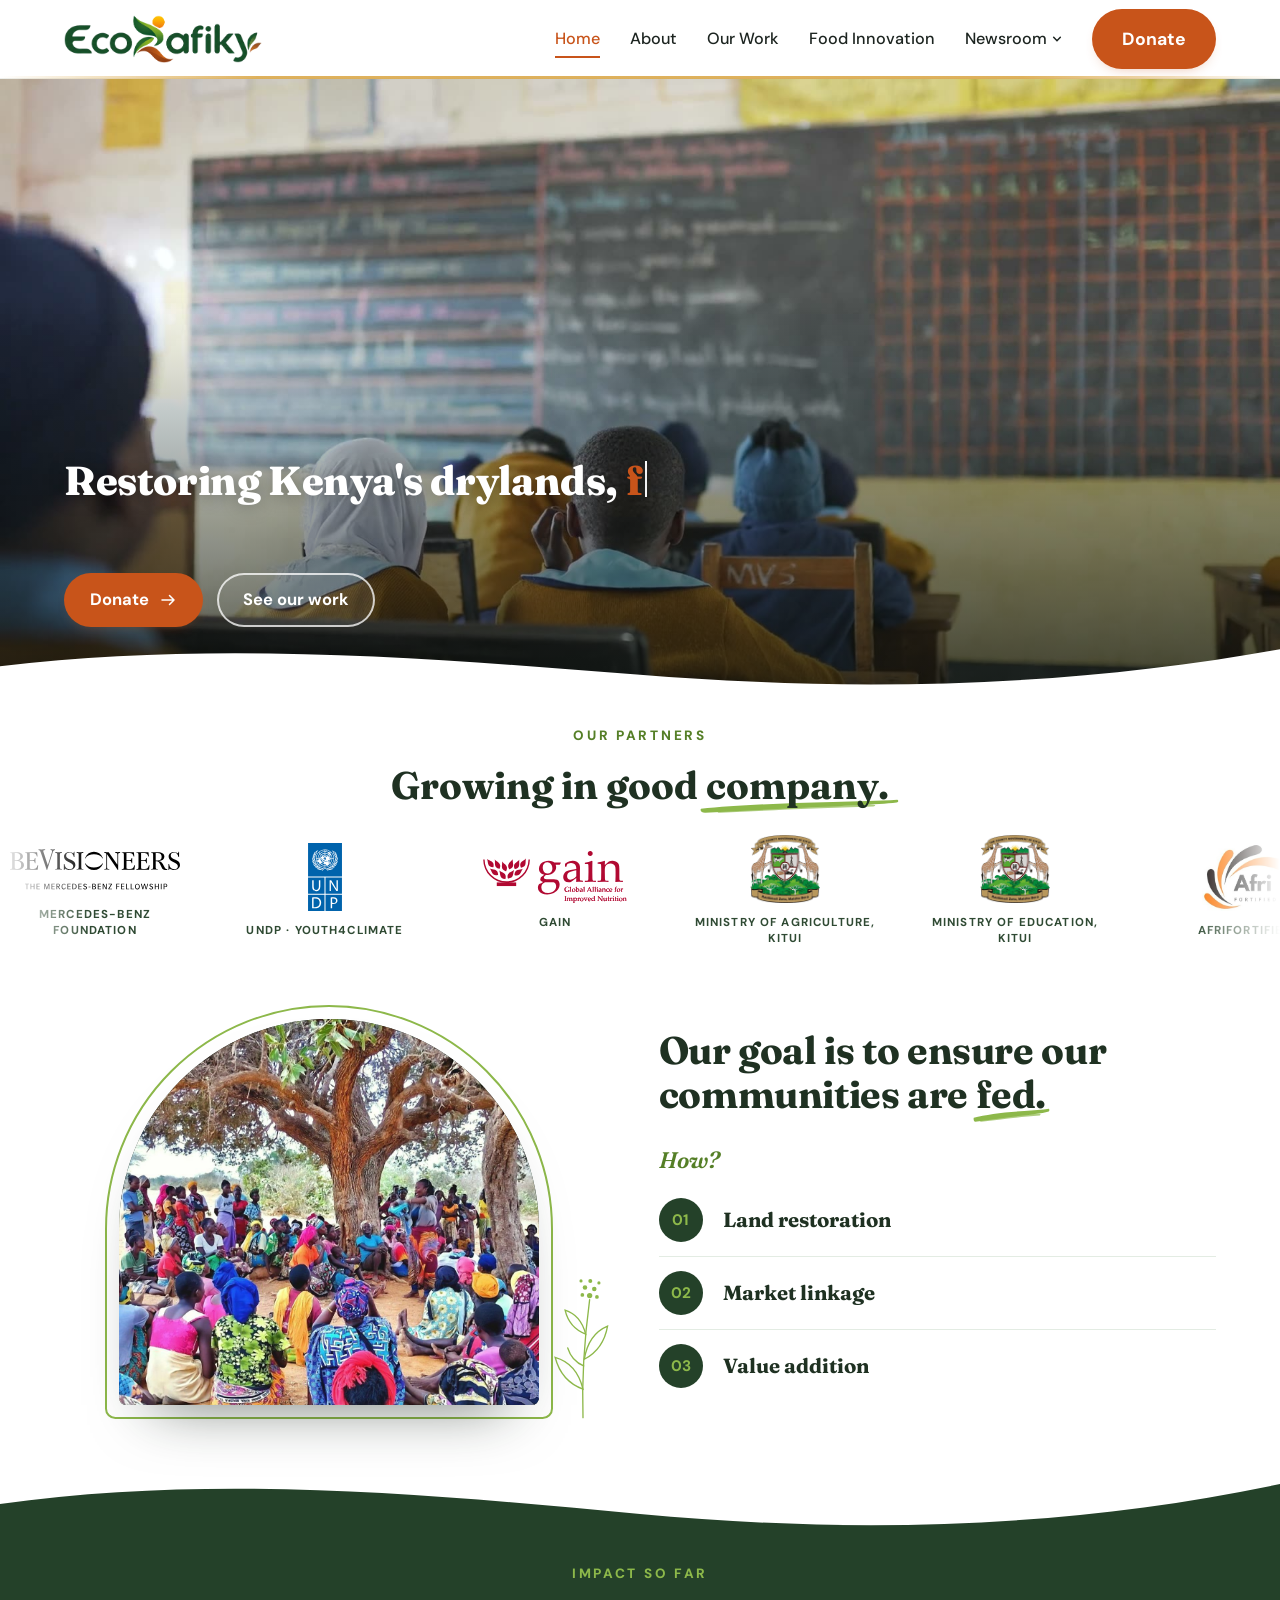
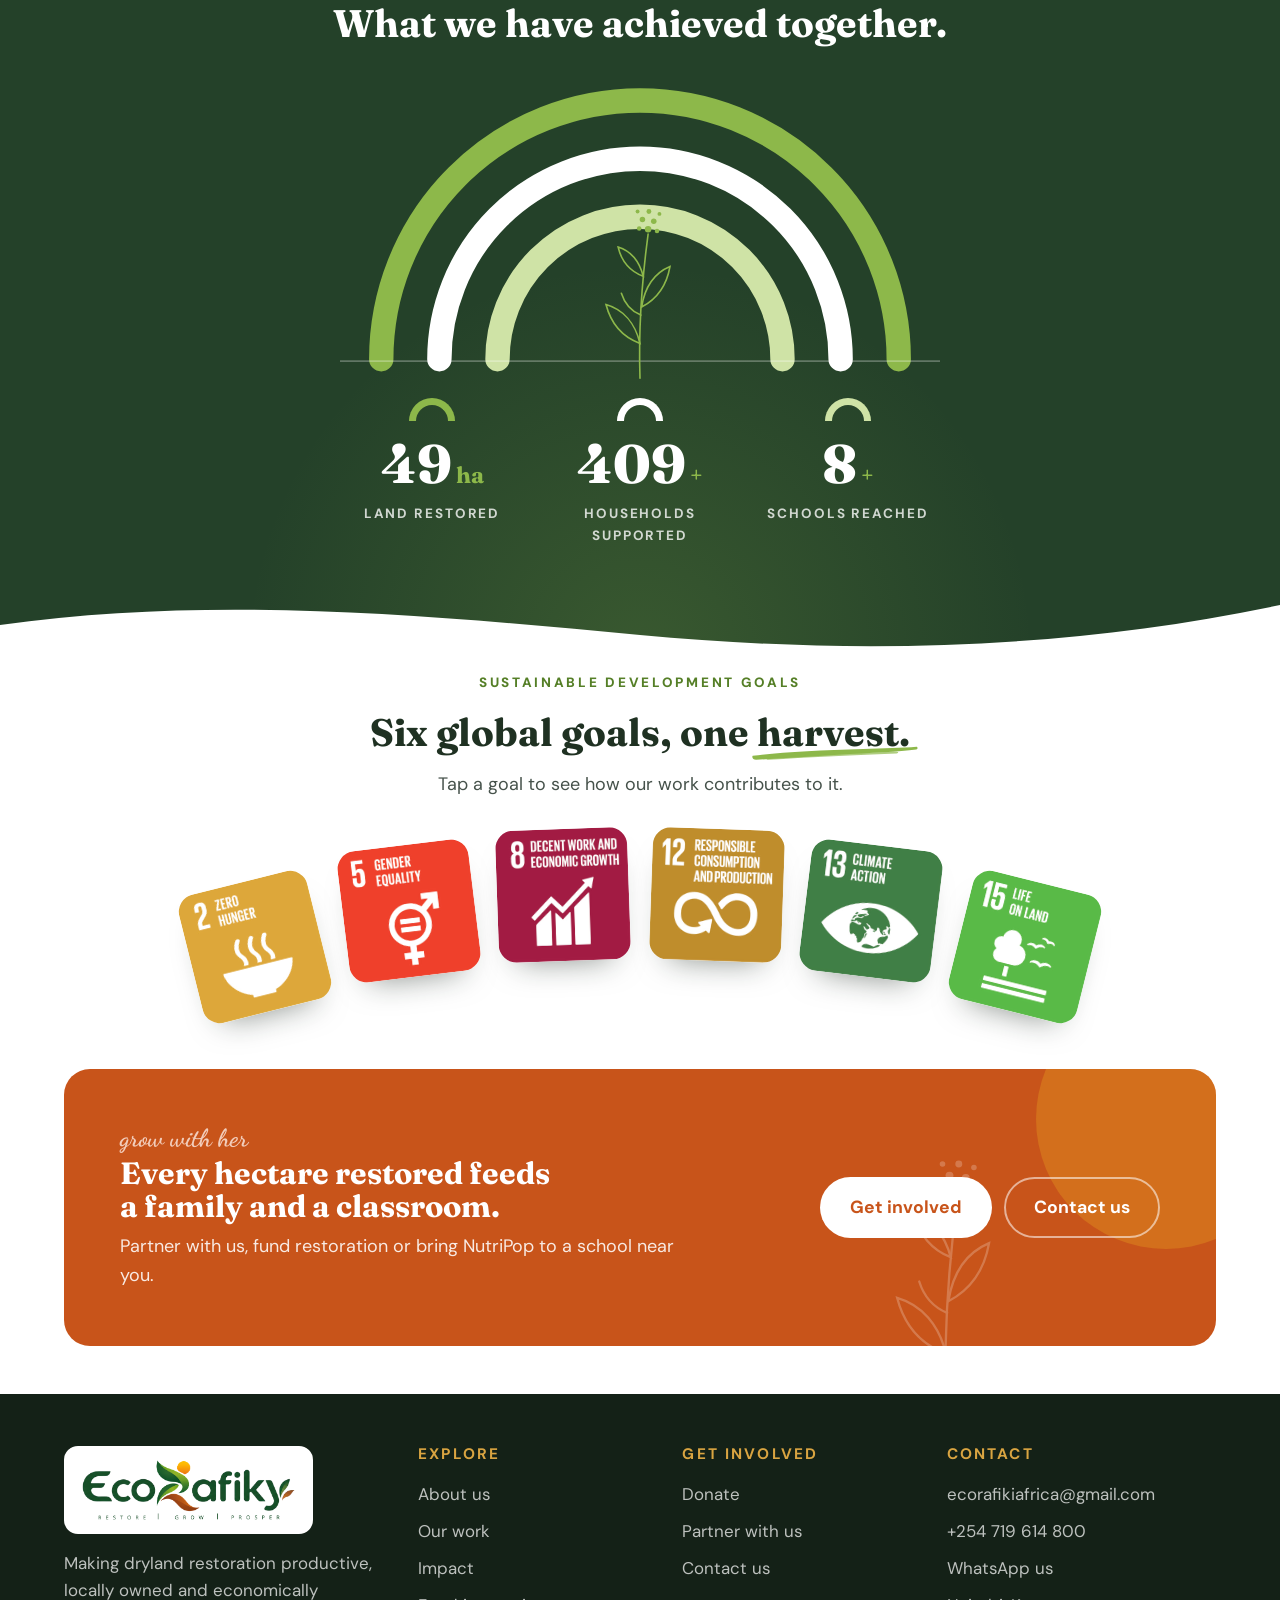
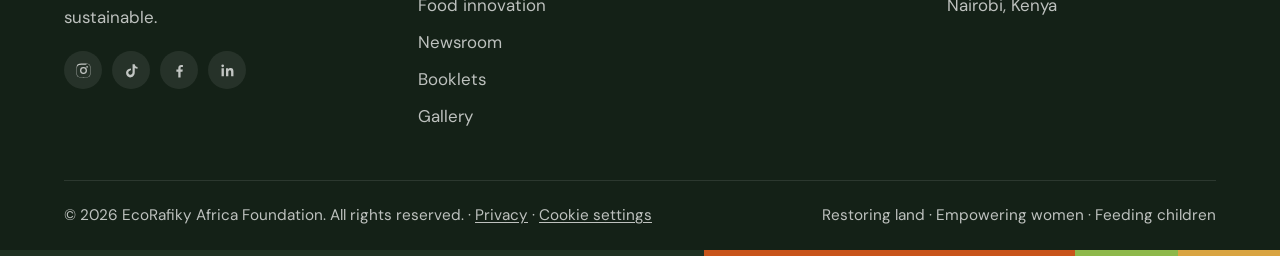
==== index.html @ be1f672a "Initial commit for Ecorafiki" ====
<!DOCTYPE html>
<html lang="en">
<head>
<meta charset="UTF-8">
<meta name="viewport" content="width=device-width, initial-scale=1.0">
<title>EcoRafiky Africa | Restoring drylands, feeding children</title>
<meta name="description" content="EcoRafiky restores Kenya's drylands with women farmers and drought-resistant sorghum, and turns the harvest into NutriPop porridge for school children.">
<meta name="theme-color" content="#244129">
<link rel="icon" href="favicon.ico" sizes="any">
<link rel="icon" type="image/png" sizes="32x32" href="images/favicon-32.png">
<link rel="apple-touch-icon" href="images/apple-touch-icon.png">
<link rel="manifest" href="site.webmanifest">
<meta property="og:type" content="website">
<meta property="og:site_name" content="EcoRafiky Africa">
<meta property="og:title" content="EcoRafiky Africa | Restoring drylands, feeding children">
<meta property="og:description" content="EcoRafiky restores Kenya&#x27;s drylands with women farmers and drought-resistant sorghum, and turns the harvest into NutriPop porridge for school children.">
<meta property="og:image" content="images/share.jpg">
<meta property="og:image:width" content="1200">
<meta property="og:image:height" content="630">
<meta property="og:locale" content="en_KE">
<meta name="twitter:card" content="summary_large_image">
<meta name="twitter:title" content="EcoRafiky Africa | Restoring drylands, feeding children">
<meta name="twitter:description" content="EcoRafiky restores Kenya&#x27;s drylands with women farmers and drought-resistant sorghum, and turns the harvest into NutriPop porridge for school children.">
<meta name="twitter:image" content="images/share.jpg">
<script src="js/analytics.js?v=1"></script>
<link rel="preconnect" href="https://fonts.googleapis.com">
<link rel="preconnect" href="https://fonts.gstatic.com" crossorigin>
<link href="https://fonts.googleapis.com/css2?family=Fraunces:ital,opsz,wght@0,9..144,500;0,9..144,700;0,9..144,800;1,9..144,400;1,9..144,600&family=Dancing+Script:wght@500;700&family=DM+Sans:wght@400;500;700&display=swap" rel="stylesheet">
<link rel="stylesheet" href="css/style.css?v=78">
<script type="application/ld+json">
{
  "@context": "https://schema.org",
  "@type": "NGO",
  "name": "EcoRafiky Africa Foundation",
  "alternateName": "EcoRafiky Collective for Climate Adaptation (ECCA)",
  "description": "EcoRafiky restores Kenya's drylands with women farmers and drought-resistant sorghum, and turns the harvest into NutriPop porridge for school children.",
  "logo": "images/logo-ecorafiky-full.png",
  "email": "ecorafikiafrica@gmail.com",
  "telephone": "+254719614800",
  "address": {
    "@type": "PostalAddress",
    "addressLocality": "Nairobi",
    "addressCountry": "KE"
  },
  "areaServed": [
    "Arid and semi-arid lands, Kenya"
  ],
  "sameAs": [
    "https://www.instagram.com/eco_rafiky",
    "https://www.tiktok.com/@eco_rafiky",
    "https://www.facebook.com/share/1C9s49rXTb/",
    "https://www.linkedin.com/company/eco-rafiki-africa-foundation/"
  ]
}
</script>
</head>
<body>
<a class="skip" href="#top">Skip to content</a>

<!-- SVG icon sprite -->
<svg width="0" height="0" style="position:absolute" aria-hidden="true">
  <defs>
    <symbol id="i-ig" viewBox="0 0 24 24"><path fill="currentColor" d="M12 2.2c3.2 0 3.6 0 4.8.1 1.2.1 1.8.2 2.2.4.6.2 1 .5 1.4.9.4.4.7.8.9 1.4.2.4.4 1 .4 2.2.1 1.3.1 1.6.1 4.8s0 3.6-.1 4.8c-.1 1.2-.2 1.8-.4 2.2-.2.6-.5 1-.9 1.4-.4.4-.8.7-1.4.9-.4.2-1 .4-2.2.4-1.3.1-1.6.1-4.8.1s-3.6 0-4.8-.1c-1.2-.1-1.8-.2-2.2-.4-.6-.2-1-.5-1.4-.9-.4-.4-.7-.8-.9-1.4-.2-.4-.4-1-.4-2.2C2.2 15.6 2.2 15.2 2.2 12s0-3.6.1-4.8c.1-1.2.2-1.8.4-2.2.2-.6.5-1 .9-1.4.4-.4.8-.7 1.4-.9.4-.2 1-.4 2.2-.4C8.4 2.2 8.8 2.2 12 2.2zm0 1.8c-3.1 0-3.5 0-4.7.1-1.1.1-1.7.2-2.1.4-.5.2-.9.4-1.2.8-.4.4-.6.7-.8 1.2-.2.4-.3 1-.4 2.1C2.7 8.5 2.7 8.9 2.7 12s0 3.5.1 4.7c.1 1.1.2 1.7.4 2.1.2.5.4.9.8 1.2.4.4.7.6 1.2.8.4.2 1 .3 2.1.4 1.2.1 1.6.1 4.7.1s3.5 0 4.7-.1c1.1-.1 1.7-.2 2.1-.4.5-.2.9-.4 1.2-.8.4-.4.6-.7.8-1.2.2-.4.3-1 .4-2.1.1-1.2.1-1.6.1-4.7s0-3.5-.1-4.7c-.1-1.1-.2-1.7-.4-2.1-.2-.5-.4-.9-.8-1.2-.4-.4-.7-.6-1.2-.8-.4-.2-1-.3-2.1-.4C15.5 4 15.1 4 12 4zm0 3.1a4.9 4.9 0 110 9.8 4.9 4.9 0 010-9.8zm0 8a3.1 3.1 0 100-6.2 3.1 3.1 0 000 6.2zm6.2-8.2a1.1 1.1 0 11-2.3 0 1.1 1.1 0 012.3 0z"/></symbol>
    <symbol id="i-tt" viewBox="0 0 24 24"><path fill="currentColor" d="M16.6 3c.3 2.3 1.6 3.8 3.9 4v2.6c-1.3.1-2.5-.3-3.9-1.1v5.9c0 7.4-8.1 9.8-11.3 4.4-2.1-3.5-.8-9.6 6-9.8v2.8c-.5.1-1.1.2-1.6.4-1.5.5-2.4 1.5-2.1 3.2.5 3.2 6.4 4.2 5.9-2.1V3h3.1z"/></symbol>
    <symbol id="i-fb" viewBox="0 0 24 24"><path fill="currentColor" d="M13.5 21.9v-8.1h2.7l.4-3.2h-3.1V8.6c0-.9.3-1.5 1.6-1.5h1.7V4.2c-.3 0-1.3-.1-2.4-.1-2.4 0-4.1 1.5-4.1 4.2v2.3H7.6v3.2h2.7v8.1h3.2z"/></symbol>
    <symbol id="i-li" viewBox="0 0 24 24"><path fill="currentColor" d="M6.9 8.9H3.6V20h3.3V8.9zM5.2 3.5a1.9 1.9 0 100 3.8 1.9 1.9 0 000-3.8zM20.4 13.9c0-3-.6-5.3-4.1-5.3-1.7 0-2.8.9-3.3 1.8V8.9H9.9V20h3.3v-5.5c0-1.5.3-2.9 2.1-2.9 1.8 0 1.8 1.7 1.8 3V20h3.3v-6.1z"/></symbol>
    <symbol id="i-mail" viewBox="0 0 24 24"><path fill="none" stroke="currentColor" stroke-width="1.8" stroke-linecap="round" stroke-linejoin="round" d="M3 6h18v12H3zM3 7l9 6 9-6"/></symbol>
    <symbol id="i-phone" viewBox="0 0 24 24"><path fill="none" stroke="currentColor" stroke-width="1.8" stroke-linecap="round" stroke-linejoin="round" d="M5 4h4l2 5-2.5 1.5a11 11 0 005 5L15 13l5 2v4a2 2 0 01-2 2A16 16 0 013 6a2 2 0 012-2"/></symbol>
    <symbol id="i-wa" viewBox="0 0 24 24"><path fill="currentColor" d="M12 2a10 10 0 00-8.6 15.1L2 22l5-1.3A10 10 0 1012 2zm0 18.2c-1.5 0-3-.4-4.3-1.2l-.3-.2-3 .8.8-2.9-.2-.3A8.2 8.2 0 1112 20.2zm4.5-6.1c-.2-.1-1.5-.7-1.7-.8-.2-.1-.4-.1-.6.1l-.8 1c-.1.2-.3.2-.5.1-.7-.3-1.4-.7-2.1-1.3-.5-.5-1-1.1-1.3-1.7-.1-.2 0-.4.1-.5l.4-.5.3-.4v-.5l-.8-1.8c-.2-.5-.4-.4-.6-.4h-.5c-.2 0-.5.1-.7.3-.3.3-1 .9-1 2.2s1 2.6 1.1 2.8c.1.2 2 3.1 4.9 4.3 1.8.8 2.5.8 3.4.7.6-.1 1.5-.6 1.7-1.2.2-.6.2-1.1.2-1.2-.1-.1-.3-.2-.5-.3z"/></symbol>
    <symbol id="i-photo" viewBox="0 0 24 24"><path fill="none" stroke="currentColor" stroke-width="1.6" stroke-linecap="round" stroke-linejoin="round" d="M3 6h4l2-2h6l2 2h4v13H3zM12 16.5a4 4 0 100-8 4 4 0 000 8z"/></symbol>
    <symbol id="i-video" viewBox="0 0 24 24"><path fill="none" stroke="currentColor" stroke-width="1.6" stroke-linecap="round" stroke-linejoin="round" d="M3 6h13v12H3zM16 10l5-3v10l-5-3"/></symbol>
    <symbol id="i-check" viewBox="0 0 24 24"><path fill="none" stroke="currentColor" stroke-width="2.2" stroke-linecap="round" stroke-linejoin="round" d="M12 22a10 10 0 100-20 10 10 0 000 20zM7.5 12.5l3 3 6-6.5"/></symbol>
    <symbol id="i-arrow" viewBox="0 0 24 24"><path fill="none" stroke="currentColor" stroke-width="2" stroke-linecap="round" stroke-linejoin="round" d="M4 12h16M14 6l6 6-6 6"/></symbol>
    <symbol id="i-leaf" viewBox="0 0 24 24"><path fill="none" stroke="currentColor" stroke-width="1.8" stroke-linecap="round" stroke-linejoin="round" d="M5 21c0-9 5-15 15-16-1 10-7 15-15 16zM5 21l8-8"/></symbol>
    <symbol id="i-sprig" viewBox="0 0 120 220"><g fill="none" stroke="currentColor" stroke-width="2" stroke-linecap="round"><path d="M60 218C58 160 62 100 70 40"/><path d="M60 175c-22-8-36-25-42-48 21 6 36 23 42 48z"/><path d="M61 140c-12-5-20-14-24-27"/><path d="M62 130c19-10 31-27 35-50-19 8-31 25-35 50z"/><path d="M64 92c-16-6-27-19-31-36 16 5 26 17 31 36z"/></g><g fill="currentColor"><circle cx="70" cy="34" r="4"/><circle cx="77" cy="24" r="3.4"/><circle cx="63" cy="22" r="3.4"/><circle cx="71" cy="12" r="3"/><circle cx="81" cy="36" r="2.8"/><circle cx="59" cy="33" r="2.8"/><circle cx="84" cy="15" r="2.4"/><circle cx="57" cy="12" r="2.4"/></g></symbol>
  </defs>
</svg>

<!-- Nav -->
<header class="nav">
  <div class="wrap">
    <a href="index.html" class="logo" aria-label="EcoRafiky home">
      <img src="images/logo-ecorafiky.png" alt="EcoRafiky" width="198" height="48">
    </a>
    <nav class="menu" id="menu">
      <a href="index.html">Home</a>
      <a href="about.html">About</a>
      <a href="our-work.html">Our Work</a>
      <a href="nutripop.html">Food Innovation</a>
      <div class="dd">
        <a href="newsroom.html" class="dd-top">Newsroom <svg class="caret" viewBox="0 0 12 12" width="10" height="10" aria-hidden="true"><path d="M2 4l4 4 4-4" fill="none" stroke="currentColor" stroke-width="1.8" stroke-linecap="round"/></svg></a>
        <div class="dd-menu">
          <a href="newsroom.html">Newsroom</a>
          <a href="booklets.html">Booklets</a>
        </div>
      </div>
      <a href="donate.html" class="btn btn-orange">Donate</a>
    </nav>
    <button class="burger" id="burger" aria-label="Open menu" aria-expanded="false"><span></span><span></span><span></span></button>
  </div>
</header>


<main id="top">

<!-- Hero -->
<section class="hero hero-reel">
  <video class="hero-bg" autoplay muted loop playsinline preload="auto" poster="images/showreel-poster.jpg" aria-label="Showreel: pupils in a Kenyan classroom">
    <source src="videos/showreel-mobile.mp4?v=2" type="video/mp4" media="(max-width: 760px)">
    <source src="videos/showreel.mp4?v=2" type="video/mp4">
  </video>
  <div class="wrap">
    <div class="hero-copy">
      <h1 data-type>Restoring Kenya's drylands, <em>feeding</em> its <span class="lime">children.</span></h1>
      <div class="hero-ctas reel-ctas">
        <a href="donate.html" class="btn btn-orange">Donate <svg width="18" height="18"><use href="#i-arrow"/></svg></a>
        <a href="our-work.html" class="btn btn-ghost">See our work</a>
      </div>
    </div>
  </div>
  <svg class="wave" viewBox="0 0 1440 70" preserveAspectRatio="none" aria-hidden="true"><path d="M0 40c240-30 480-10 720 10s480 15 720-30v50H0z" fill="#FFFFFF"/></svg>
</section>


<!-- Partners: logos glide left to right in an endless loop -->
<section class="partners" aria-labelledby="partners-h">
  <div class="wrap">
    <div class="section-head center reveal">
      <span class="eyebrow">Our partners</span>
      <h2 id="partners-h">Growing in good <span class="pop">company.</span></h2>
    </div>
  </div>
  <div class="marquee reveal">
    <div class="marquee-track">
      <ul class="marquee-set">
        <li class="plogo"><img src="images/partners/bevisioneers.svg" alt="Bevisioneers: The Mercedes-Benz Fellowship" width="300" height="72" loading="lazy"><small>Mercedes-Benz Foundation</small></li>
        <li class="plogo"><img src="images/partners/undp.svg" alt="UNDP" width="80" height="162" class="tall" loading="lazy"><small>UNDP · Youth4Climate</small></li>
        <li class="plogo"><img src="images/partners/gain.svg" alt="GAIN: Global Alliance for Improved Nutrition" width="275" height="99" loading="lazy"><small>GAIN</small></li>
        <li class="plogo"><img src="images/partners/kitui-county.png" alt="County Government of Kitui" width="300" height="290" class="tall" loading="lazy"><small>Ministry of Agriculture, Kitui</small></li>
        <li class="plogo"><img src="images/partners/kitui-county.png" alt="County Government of Kitui" width="300" height="290" class="tall" loading="lazy"><small>Ministry of Education, Kitui</small></li>
        <li class="plogo"><img src="images/partners/afrifortified.jpg" alt="AfriFORTIFIED" width="247" height="194" class="tall" loading="lazy"><small>AfriFORTIFIED</small></li>
        <li class="plogo"><img src="images/partners/carbon90.png" alt="Carbon90" width="289" height="128" loading="lazy"><small>Carbon90</small></li>
      </ul>
      <ul class="marquee-set" aria-hidden="true">
        <li class="plogo"><img src="images/partners/bevisioneers.svg" alt="" width="300" height="72" loading="lazy"><small>Mercedes-Benz Foundation</small></li>
        <li class="plogo"><img src="images/partners/undp.svg" alt="" width="80" height="162" class="tall" loading="lazy"><small>UNDP · Youth4Climate</small></li>
        <li class="plogo"><img src="images/partners/gain.svg" alt="" width="275" height="99" loading="lazy"><small>GAIN</small></li>
        <li class="plogo"><img src="images/partners/kitui-county.png" alt="" width="300" height="290" class="tall" loading="lazy"><small>Ministry of Agriculture, Kitui</small></li>
        <li class="plogo"><img src="images/partners/kitui-county.png" alt="" width="300" height="290" class="tall" loading="lazy"><small>Ministry of Education, Kitui</small></li>
        <li class="plogo"><img src="images/partners/afrifortified.jpg" alt="" width="247" height="194" class="tall" loading="lazy"><small>AfriFORTIFIED</small></li>
        <li class="plogo"><img src="images/partners/carbon90.png" alt="" width="289" height="128" loading="lazy"><small>Carbon90</small></li>
      </ul>
      <ul class="marquee-set" aria-hidden="true">
        <li class="plogo"><img src="images/partners/bevisioneers.svg" alt="" width="300" height="72" loading="lazy"><small>Mercedes-Benz Foundation</small></li>
        <li class="plogo"><img src="images/partners/undp.svg" alt="" width="80" height="162" class="tall" loading="lazy"><small>UNDP · Youth4Climate</small></li>
        <li class="plogo"><img src="images/partners/gain.svg" alt="" width="275" height="99" loading="lazy"><small>GAIN</small></li>
        <li class="plogo"><img src="images/partners/kitui-county.png" alt="" width="300" height="290" class="tall" loading="lazy"><small>Ministry of Agriculture, Kitui</small></li>
        <li class="plogo"><img src="images/partners/kitui-county.png" alt="" width="300" height="290" class="tall" loading="lazy"><small>Ministry of Education, Kitui</small></li>
        <li class="plogo"><img src="images/partners/afrifortified.jpg" alt="" width="247" height="194" class="tall" loading="lazy"><small>AfriFORTIFIED</small></li>
        <li class="plogo"><img src="images/partners/carbon90.png" alt="" width="289" height="128" loading="lazy"><small>Carbon90</small></li>
      </ul>
    </div>
  </div>
</section>


<!-- Our goal -->
<section class="goal">
  <div class="wrap goal-grid">
    <figure class="goal-media reveal">
      <div class="goal-arch"><img src="images/community-meeting.jpg" alt="Women gathered in a circle under a tree for a community meeting" width="1440" height="1076" loading="lazy"></div>
      <svg class="goal-sprig" aria-hidden="true"><use href="#i-sprig"/></svg>
    </figure>
    <div class="goal-copy reveal">
      <h2>Our goal is to ensure our communities are <span class="pop">fed.</span></h2>
      <p class="how">How?</p>
      <ol class="how-list">
        <li><span>01</span>Land restoration</li>
        <li><span>02</span>Market linkage</li>
        <li><span>03</span>Value addition</li>
      </ol>
    </div>
  </div>
  <svg class="wave" viewBox="0 0 1440 70" preserveAspectRatio="none" aria-hidden="true"><path d="M0 40c240-30 480-10 720 10s480 15 720-30v50H0z" fill="#244129"/></svg>
</section>


<!-- Impact so far: three arcs rise over the horizon like a sunrise -->
<section class="arcs" aria-labelledby="arcs-h">
  <div class="wrap">
    <div class="section-head center reveal">
      <span class="eyebrow">Impact so far</span>
      <h2 id="arcs-h">What we have achieved together.</h2>
    </div>
    <div class="arc-chart reveal">
      <svg class="arc-art" viewBox="0 0 640 336" aria-hidden="true">
        <path class="arc arc-1" d="M44 316A276 276 0 0 1 596 316" pathLength="1"/>
        <path class="arc arc-2" d="M106 316A214 214 0 0 1 534 316" pathLength="1"/>
        <path class="arc arc-3" d="M168 316A152 152 0 0 1 472 316" pathLength="1"/>
        <line class="horizon" x1="0" y1="318" x2="640" y2="318"/>
        <use href="#i-sprig" class="arc-sprig" x="268" y="148" width="104" height="190"/>
      </svg>
      <ul class="arc-stats">
        <li><i class="sw sw-1"></i><strong><b data-count="60">60</b><em>ha</em></strong><span>Land restored</span></li>
        <li><i class="sw sw-2"></i><strong><b data-count="500">500</b><em>+</em></strong><span>Households supported</span></li>
        <li><i class="sw sw-3"></i><strong><b data-count="10">10</b><em>+</em></strong><span>Schools reached</span></li>
      </ul>
    </div>
  </div>
  <svg class="wave" viewBox="0 0 1440 70" preserveAspectRatio="none" aria-hidden="true"><path d="M0 40c240-30 480-10 720 10s480 15 720-30v50H0z" fill="#FFFFFF"/></svg>
</section>


<!-- Global goals: icons rise along an arc; each opens a card on how we contribute -->
<section class="goals" aria-labelledby="goals-h">
  <div class="wrap">
    <div class="section-head center reveal">
      <span class="eyebrow">Sustainable Development Goals</span>
      <h2 id="goals-h">Six global goals, one <span class="pop">harvest.</span></h2>
      <p>Tap a goal to see how our work contributes to it.</p>
    </div>
    <ul class="sdg-arc reveal">
      <li><button type="button" popovertarget="sdg-2" aria-label="Goal 2: Zero Hunger. How EcoRafiky contributes"><img src="images/sdg/sdg-02.jpg" alt="" width="160" height="160" loading="lazy"></button></li>
      <li><button type="button" popovertarget="sdg-5" aria-label="Goal 5: Gender Equality. How EcoRafiky contributes"><img src="images/sdg/sdg-05.jpg" alt="" width="160" height="160" loading="lazy"></button></li>
      <li><button type="button" popovertarget="sdg-8" aria-label="Goal 8: Decent Work and Economic Growth. How EcoRafiky contributes"><img src="images/sdg/sdg-08.jpg" alt="" width="160" height="160" loading="lazy"></button></li>
      <li><button type="button" popovertarget="sdg-12" aria-label="Goal 12: Responsible Consumption and Production. How EcoRafiky contributes"><img src="images/sdg/sdg-12.jpg" alt="" width="160" height="160" loading="lazy"></button></li>
      <li><button type="button" popovertarget="sdg-13" aria-label="Goal 13: Climate Action. How EcoRafiky contributes"><img src="images/sdg/sdg-13.jpg" alt="" width="160" height="160" loading="lazy"></button></li>
      <li><button type="button" popovertarget="sdg-15" aria-label="Goal 15: Life on Land. How EcoRafiky contributes"><img src="images/sdg/sdg-15.jpg" alt="" width="160" height="160" loading="lazy"></button></li>
    </ul>
    <div class="sdg-pop" id="sdg-2" popover>
      <img src="images/sdg/sdg-02.jpg" alt="" width="160" height="160" loading="lazy">
      <div>
        <span class="sdg-pop-n">SDG 2</span>
        <h3>Zero Hunger</h3>
        <p>We develop nutritious food products, such as NutriPop, our sorghum-based instant porridge, to support better nutrition, particularly among children.</p>
      </div>
      <button type="button" class="sdg-pop-x" popovertarget="sdg-2" popovertargetaction="hide" aria-label="Close">&times;</button>
    </div>
    <div class="sdg-pop" id="sdg-5" popover>
      <img src="images/sdg/sdg-05.jpg" alt="" width="160" height="160" loading="lazy">
      <div>
        <span class="sdg-pop-n">SDG 5</span>
        <h3>Gender Equality</h3>
        <p>We work with women smallholder farmers, supporting their participation in agriculture, access to markets and opportunities to improve their livelihoods. EcoRafiky is also a women-led organisation.</p>
      </div>
      <button type="button" class="sdg-pop-x" popovertarget="sdg-5" popovertargetaction="hide" aria-label="Close">&times;</button>
    </div>
    <div class="sdg-pop" id="sdg-8" popover>
      <img src="images/sdg/sdg-08.jpg" alt="" width="160" height="160" loading="lazy">
      <div>
        <span class="sdg-pop-n">SDG 8</span>
        <h3>Decent Work and Economic Growth</h3>
        <p>We create livelihood and income opportunities for women farmers through agricultural production, produce aggregation, value addition and market connections.</p>
      </div>
      <button type="button" class="sdg-pop-x" popovertarget="sdg-8" popovertargetaction="hide" aria-label="Close">&times;</button>
    </div>
    <div class="sdg-pop" id="sdg-12" popover>
      <img src="images/sdg/sdg-12.jpg" alt="" width="160" height="160" loading="lazy">
      <div>
        <span class="sdg-pop-n">SDG 12</span>
        <h3>Responsible Consumption and Production</h3>
        <p>We promote the use of locally grown crops and explore ways to transform agricultural produce into nutritious, value-added food products.</p>
      </div>
      <button type="button" class="sdg-pop-x" popovertarget="sdg-12" popovertargetaction="hide" aria-label="Close">&times;</button>
    </div>
    <div class="sdg-pop" id="sdg-13" popover>
      <img src="images/sdg/sdg-13.jpg" alt="" width="160" height="160" loading="lazy">
      <div>
        <span class="sdg-pop-n">SDG 13</span>
        <h3>Climate Action</h3>
        <p>We support climate-resilient farming practices that help communities adapt to drought and other climate-related challenges.</p>
      </div>
      <button type="button" class="sdg-pop-x" popovertarget="sdg-13" popovertargetaction="hide" aria-label="Close">&times;</button>
    </div>
    <div class="sdg-pop" id="sdg-15" popover>
      <img src="images/sdg/sdg-15.jpg" alt="" width="160" height="160" loading="lazy">
      <div>
        <span class="sdg-pop-n">SDG 15</span>
        <h3>Life on Land</h3>
        <p>We work to restore degraded land, improve soil health, encourage vegetation recovery and protect biodiversity through sustainable land management.</p>
      </div>
      <button type="button" class="sdg-pop-x" popovertarget="sdg-15" popovertargetaction="hide" aria-label="Close">&times;</button>
    </div>
  </div>
</section>


<section class="section">
  <div class="wrap">
    <div class="cta-band reveal">
      <svg class="sprig sprig-cta" aria-hidden="true"><use href="#i-sprig"/></svg>
      <div>
        <span class="script light">grow with her</span>
        <h2>Every hectare restored feeds a family and a classroom.</h2>
        <p>Partner with us, fund restoration or bring NutriPop to a school near you.</p>
      </div>
      <div class="btns">
        <a href="donate.html" class="btn btn-white">Get involved</a>
        <a href="donate.html#reach" class="btn btn-ghost">Contact us</a>
      </div>
    </div>
  </div>
</section>


</main>

<!-- Footer -->
<footer>
  <div class="wrap">
    <div class="fgrid">
      <div>
        <a href="index.html" class="logo" aria-label="EcoRafiky home">
          <img src="images/logo-ecorafiky-full.png" alt="EcoRafiky: Restore, Grow, Prosper" width="213" height="60">
        </a>
        <p>Making dryland restoration productive, locally owned and economically sustainable.</p>
        <div class="socials">
          <a href="https://www.instagram.com/eco_rafiky?dlrf=MTA3dzAyN3Nncm9vYg%3D%3D&utm_source=qr" target="_blank" rel="noopener" aria-label="Instagram"><svg width="17" height="17"><use href="#i-ig"/></svg></a>
          <a href="https://www.tiktok.com/@eco_rafiky?_r=1&_t=ZS-9B5zdMB7QZi" target="_blank" rel="noopener" aria-label="TikTok"><svg width="17" height="17"><use href="#i-tt"/></svg></a>
          <a href="https://www.facebook.com/share/1C9s49rXTb/?mibextid=wwXIfr" target="_blank" rel="noopener" aria-label="Facebook"><svg width="17" height="17"><use href="#i-fb"/></svg></a>
          <a href="https://www.linkedin.com/company/eco-rafiki-africa-foundation/" target="_blank" rel="noopener" aria-label="LinkedIn"><svg width="17" height="17"><use href="#i-li"/></svg></a>
        </div>
      </div>
      <div>
        <h4>Explore</h4>
        <ul><li><a href="about.html">About us</a></li><li><a href="our-work.html">Our work</a></li><li><a href="impact.html">Impact</a></li><li><a href="nutripop.html">Food innovation</a></li><li><a href="newsroom.html">Newsroom</a></li><li><a href="booklets.html">Booklets</a></li><li><a href="gallery.html">Gallery</a></li></ul>
      </div>
      <div>
        <h4>Get involved</h4>
        <ul><li><a href="donate.html">Donate</a></li><li><a href="donate.html">Partner with us</a></li><li><a href="donate.html#reach">Contact us</a></li></ul>
      </div>
      <div>
        <h4>Contact</h4>
        <ul>
          <li><a href="mailto:ecorafikiafrica@gmail.com">ecorafikiafrica@gmail.com</a></li>
          <li><a href="tel:+254719614800">+254 719 614 800</a></li>
          <li><a href="https://wa.me/254719614800" target="_blank" rel="noopener">WhatsApp us</a></li>
          <li>Nairobi, Kenya</li>
        </ul>
      </div>
    </div>
    <div class="fbottom">
      <span>© <span class="yr">2026</span> EcoRafiky Africa Foundation. All rights reserved. · <a href="privacy.html">Privacy</a> · <a href="#" data-consent-open>Cookie settings</a></span>
      <span>Restoring land · Empowering women · Feeding children</span>
    </div>
  </div>
  <div class="stripe"></div>
</footer>


<script src="js/main.js?v=58"></script>
</body>
</html>
---- css/style.css ----
:root{
  --forest:#1F3122;
  --forest-deep:#142117;
  --forest-mid:#2F4A33;
  --orange:#C8541A;
  --orange-dark:#A8430F;
  --lime:#8DB84A;
  --gold:#E8A020;
  --blush:#FBEDE5;
  --cream:#FFFFFF;
  --sand:#E3ECE3;
  --tint:#F3F7F3;
  --ink:#1C2420;
  --muted:#5D6862;
  --white:#FFFFFF;
  --radius:18px;
  --max:1200px;
}
*{box-sizing:border-box;margin:0;padding:0}
html{scroll-behavior:smooth}
body{font-family:'DM Sans',system-ui,sans-serif;color:var(--ink);background:var(--cream);line-height:1.6;-webkit-font-smoothing:antialiased}
img{max-width:100%;display:block}
a{color:inherit;text-decoration:none}
h1,h2,h3,h4{font-family:'Fraunces',Georgia,serif;line-height:1.1;font-weight:700}
.wrap{max-width:var(--max);margin:0 auto;padding:0 24px}
.eyebrow{display:inline-flex;align-items:center;gap:10px;font-size:.78rem;font-weight:700;letter-spacing:.18em;text-transform:uppercase;color:var(--orange)}
.eyebrow::before{content:none!important;display:none!important}
.section{padding:64px 0}
/* Consecutive light sections share one gap instead of stacking two paddings */
.section:not(.crisis):not(.model):not(.involve) + .section:not(.crisis):not(.model):not(.involve){padding-top:0}
.section-head{max-width:720px;margin-bottom:34px}
.section-head h2{font-size:clamp(1.5rem,2.6vw,2.1rem);margin:14px 0 16px;color:var(--forest)}
.section-head p{color:var(--muted);font-size:1.08rem}
.btn{display:inline-flex;align-items:center;gap:10px;padding:14px 28px;border-radius:999px;font-weight:700;font-size:.98rem;transition:transform .2s,background .2s,box-shadow .2s;cursor:pointer;border:2px solid transparent}
.btn:hover{transform:translateY(-2px)}
.btn-orange{background:var(--orange);color:var(--white);box-shadow:0 6px 14px -8px rgba(200,84,26,.45)}
.btn-orange:hover{background:var(--orange-dark)}
.btn-ghost{border-color:rgba(255,255,255,.55);color:var(--white)}
.btn-ghost:hover{background:rgba(255,255,255,.1)}
.btn-forest{background:var(--forest);color:var(--white)}
.btn-forest:hover{background:var(--forest-mid)}

/* Photo / video placeholders */
.ph{position:relative;border-radius:var(--radius);background:repeating-linear-gradient(135deg,rgba(31,49,34,.06) 0 14px,rgba(31,49,34,.1) 14px 28px);border:2px dashed rgba(31,49,34,.28);display:flex;align-items:center;justify-content:center;text-align:center;color:var(--forest-mid);font-size:.88rem;font-weight:500;padding:20px;min-height:220px;overflow:hidden}
.ph span{display:flex;flex-direction:column;align-items:center;gap:8px;max-width:240px}
.ph svg{width:34px;height:34px;opacity:.6}
.ph.dark{background:repeating-linear-gradient(135deg,rgba(255,255,255,.04) 0 14px,rgba(255,255,255,.08) 14px 28px);border-color:rgba(255,255,255,.3);color:rgba(255,255,255,.75)}

/* Top bar */
.socials{display:flex;gap:10px}
.socials a{width:30px;height:30px;border-radius:50%;display:grid;place-items:center;background:rgba(255,255,255,.08);transition:background .2s,color .2s}
.socials a:hover{background:var(--orange);color:var(--white)}

/* Nav */
header.nav{position:sticky;top:0;z-index:50;background:rgba(255,255,255,.96);backdrop-filter:blur(10px);border-bottom:1px solid rgba(31,49,34,.08)}
.nav .wrap{display:flex;align-items:center;justify-content:space-between;height:78px}
.logo{display:flex;align-items:center;gap:11px;font-family:'Fraunces',serif;font-weight:800;font-size:1.45rem;color:var(--forest)}
.logo img{display:block;height:48px;width:auto}
@media (max-width:1200px){.menu{gap:22px}}
@media (max-width:640px){.logo img{height:40px}}
.menu{display:flex;align-items:center;gap:30px;font-weight:500;font-size:.96rem}
.menu a:not(.btn){position:relative;color:var(--ink)}
.menu a:not(.btn)::after{content:"";position:absolute;left:0;bottom:-6px;height:2px;width:0;background:var(--orange);transition:width .25s}
.menu a:not(.btn):hover::after{width:100%}
.burger{display:none;background:none;border:0;cursor:pointer;padding:8px}
.burger span{display:block;width:24px;height:2px;background:var(--forest);margin:5px 0;transition:.3s}

/* Hero */
.hero{position:relative;background:var(--forest);color:var(--white);overflow:hidden}
/* Full-bleed photo, darkened towards the bottom-left so the text stays readable */
.hero-bg{position:absolute;inset:0;width:100%;height:100%;object-fit:cover;object-position:center}
.hero::before{content:"";position:absolute;inset:0;z-index:1;background:linear-gradient(90deg,rgba(15,24,17,.82) 0%,rgba(15,24,17,.55) 45%,rgba(15,24,17,.1) 75%),linear-gradient(0deg,rgba(15,24,17,.6) 0%,transparent 45%)}
.hero .wrap{position:relative;z-index:2;display:flex;align-items:flex-end;justify-content:space-between;gap:40px;min-height:min(68vh,620px);min-height:min(68svh,620px);padding-top:48px;padding-bottom:80px}
.hero-copy{max-width:min(640px,100%)}
.hero h1,.hero p.lead{text-shadow:0 2px 18px rgba(0,0,0,.35)}
.hero .eyebrow{color:rgba(255,255,255,.85)}
.hero h1{font-size:clamp(1.95rem,4.5vw,3.45rem);margin:20px 0 34px;font-weight:800;letter-spacing:-.01em}
.hero h1 em{font-style:normal;color:var(--orange);position:relative}
.hero h1 .lime{color:var(--white);position:relative;display:inline-block}
.hero h1 .lime::after{content:"";position:absolute;left:-3%;right:-5%;bottom:-.26em;height:.46em;z-index:-1;background:url("data:image/svg+xml,<svg xmlns='http://www.w3.org/2000/svg' viewBox='0 0 300 28' preserveAspectRatio='none'><path fill='%23E8A020' d='M3 19C50 13 120 9 200 7c35-1 70-2 96-4 2 1 2 4-1 5-30 4-80 6-140 9-50 3-95 6-146 9-5 0-8-4-6-7z'/><path fill='%23E8A020' opacity='.7' d='M30 23c60-5 130-9 230-11 4 0 4 2 0 3-90 3-160 7-228 11-4 0-6-2-2-3z'/><path fill='none' stroke='%23E8A020' stroke-width='1.2' stroke-linecap='round' opacity='.55' d='M12 14c70-6 160-9 270-12M60 25c70-4 140-7 200-8'/></svg>") no-repeat center/100% 100%;transform-origin:left center;animation:brush .9s .5s cubic-bezier(.6,.05,.3,1) both}
@keyframes brush{from{transform:scaleX(0)}to{transform:scaleX(1)}}
.hero p.lead{font-size:1.15rem;color:rgba(255,255,255,.82);max-width:540px;margin-bottom:34px}
.hero-ctas{display:flex;gap:14px;flex-wrap:wrap}
.hero-media{position:relative}
.hero-media .ph{min-height:460px;border-radius:28px 28px 28px 120px}
.hero-badges{display:flex;flex-direction:column;align-items:flex-end;gap:12px;flex:none}
/* Typed caption: the hidden copy holds the final size so the layout doesn't jump */
[data-type]:has(>.typed){display:grid}
[data-type]>.typed,[data-type]>.ghost{grid-area:1/1}
[data-type]>.ghost{visibility:hidden}
[data-type]>.typed::after{content:"";display:inline-block;width:max(2px,.05em);height:.9em;margin-left:.06em;vertical-align:-.05em;background:var(--orange);animation:caret .8s steps(1) infinite}
[data-type].done>.typed::after{display:none}
/* Hold the underline brush-stroke until the headline has finished typing */
[data-type]:not(.done) .lime::after{animation:none;opacity:0}
@keyframes caret{50%{opacity:0}}
.hero-badge{background:var(--cream);color:var(--forest);border-radius:16px;padding:16px 20px;display:flex;gap:14px;align-items:center;box-shadow:0 20px 40px -18px rgba(0,0,0,.45)}
.hero-badge .ic{width:46px;height:46px;border-radius:12px;background:var(--gold);display:grid;place-items:center;color:var(--forest-deep)}
.hero-badge strong{font-family:'Fraunces',serif;font-size:1.3rem;display:block;line-height:1}
.hero-badge small{color:var(--muted);font-size:.82rem}
.hero-badge2{background:var(--orange);color:var(--white);border-radius:14px;padding:12px 18px;font-weight:700;font-size:.9rem;box-shadow:0 18px 34px -16px rgba(0,0,0,.5)}
.wave{display:block;width:100%;height:70px;margin-top:-1px}

/* Stats strip */
.stats{margin-top:-58px;position:relative;z-index:2}
.stats-grid{display:grid;grid-template-columns:repeat(5,1fr);background:var(--white);border-radius:22px;box-shadow:0 30px 60px -30px rgba(20,33,23,.35);overflow:hidden}
.stat{padding:30px 22px;text-align:center;border-right:1px solid var(--sand)}
.stat:last-child{border-right:0}
.stat strong{display:block;font-family:'Fraunces',serif;font-size:1.72rem;color:var(--forest);line-height:1}
.stat strong i{font-style:normal;color:var(--orange)}
.stat span{display:block;margin-top:8px;font-size:.88rem;color:var(--muted)}

/* About */
.about-grid{display:grid;grid-template-columns:1fr 1fr;gap:48px;align-items:center}
/* About slideshow: square frame, photos slide in from the right with a slow zoom */
.slider{position:relative;aspect-ratio:1/1;border-radius:var(--radius);overflow:hidden;background:var(--forest);box-shadow:0 30px 60px -34px rgba(20,33,23,.55);outline:none}
.slider:focus-visible{box-shadow:0 0 0 3px var(--orange)}
.slides{position:absolute;inset:0}
.slide{position:absolute;inset:0;margin:0;transform:translateX(100%)}
.slide.is-active{transform:none;transition:transform .9s cubic-bezier(.65,0,.35,1);z-index:1}
.slide.is-leaving{transform:translateX(-100%);transition:transform .9s cubic-bezier(.65,0,.35,1)}
.slide img{width:100%;height:100%;object-fit:cover;display:block}
.slide.is-active img{animation:kenburns 7s ease-out both}
@keyframes kenburns{from{transform:scale(1.14) translate(var(--kx,0),var(--ky,0))}to{transform:scale(1.02) translate(0,0)}}
@media (prefers-reduced-motion:reduce){.slide.is-active img{animation:none}.slide.is-active,.slide.is-leaving{transition:none}}
.ph.has-img{border:0;background:none;overflow:hidden}
.ph.has-img img{position:absolute;inset:0;width:100%;height:100%;object-fit:cover;object-position:center 30%}
.about-copy h2{font-size:clamp(1.5rem,3vw,2.17rem);color:var(--forest);margin:14px 0 20px}
.about-copy p{color:var(--muted);margin-bottom:16px;font-size:1.04rem}
.quote{margin-top:26px;padding:22px 26px;border-left:4px solid var(--orange);background:var(--white);border-radius:0 14px 14px 0;font-family:'Fraunces',serif;font-size:1.2rem;color:var(--forest)}

/* Crisis band */
.crisis{background:var(--forest-deep);color:var(--white)}
.crisis .section-head h2{color:var(--white)}
.crisis .eyebrow,.model .eyebrow,.involve .eyebrow{color:var(--white)}
.crisis .section-head p{color:rgba(255,255,255,.72)}
.crisis-grid{display:grid;grid-template-columns:1.1fr 1fr 1fr;gap:20px}
.crisis-card{border-radius:var(--radius);padding:32px;background:rgba(255,255,255,.05);border:1px solid rgba(255,255,255,.1)}
.crisis-card.big{background:var(--orange);border:0}
.crisis-card strong{font-family:'Fraunces',serif;font-size:2.7rem;line-height:1;display:block;margin-bottom:10px}
.crisis-card.big strong{font-size:3.75rem}
.crisis-card p{color:rgba(255,255,255,.85)}

/* Pillars */
.pillars{display:grid;grid-template-columns:repeat(4,1fr);gap:20px}
.pillar{background:var(--white);border-radius:var(--radius);padding:32px 26px;position:relative;overflow:hidden;transition:transform .25s,box-shadow .25s}
.pillar:hover{transform:translateY(-6px);box-shadow:0 26px 50px -28px rgba(20,33,23,.45)}
.pillar::after{content:"";position:absolute;left:0;right:0;bottom:0;height:5px;background:var(--forest)}
.pillar:nth-child(2)::after{background:var(--forest-deep)}
.pillar:nth-child(3)::after{background:var(--orange)}
.pillar:nth-child(4)::after{background:var(--gold)}
.pillar .ic{width:54px;height:54px;border-radius:14px;display:grid;place-items:center;margin-bottom:22px;background:rgba(31,49,34,.08);color:var(--forest)}
.pillar:nth-child(3) .ic{background:rgba(200,84,26,.12);color:var(--orange)}
.pillar .ic svg{width:26px;height:26px}
.pillar h3{font-size:1.28rem;color:var(--forest);margin-bottom:10px}
.pillar p{color:var(--muted);font-size:.95rem}

/* NutriPop feature */
.nutripop{background:var(--white)}
.np-grid{display:grid;grid-template-columns:1fr 1fr;gap:60px;align-items:center}
.np-tag{display:inline-block;background:var(--gold);color:var(--forest-deep);font-weight:700;font-size:.78rem;letter-spacing:.12em;text-transform:uppercase;padding:6px 14px;border-radius:999px;margin-bottom:18px}
.np-copy h2{font-size:clamp(1.65rem,3.45vw,2.55rem);color:var(--forest);margin-bottom:18px}
.np-copy h2 span{color:var(--orange)}
.np-copy > p{color:var(--muted);font-size:1.08rem;margin-bottom:30px}
.np-list{display:grid;gap:16px;margin-bottom:34px}
.np-item{display:flex;gap:16px;background:var(--white);padding:18px 20px;border-radius:14px;align-items:flex-start}
.np-item .n{flex:none;width:40px;height:40px;border-radius:50%;background:var(--forest);color:var(--white);display:grid;place-items:center;font-family:'Fraunces',serif;font-weight:700}
.np-item:nth-child(2) .n{background:var(--orange);color:var(--white)}
.np-item h4{font-family:'DM Sans',sans-serif;font-size:1.02rem;color:var(--forest);margin-bottom:3px}
.np-item p{color:var(--muted);font-size:.94rem}
.np-media{position:relative}
.np-photos{display:grid;grid-template-columns:repeat(3,1fr);gap:14px}
.np-photos img{width:100%;aspect-ratio:4/5;object-fit:cover;object-position:center 25%;border-radius:var(--radius);display:block}
@media (max-width:640px){.np-photos{grid-template-columns:1fr}}
.np-media .ph{min-height:0;aspect-ratio:1/1;border-radius:var(--radius);background-color:var(--white)}
.np-price{position:absolute;right:-18px;bottom:44px;background:var(--forest);color:var(--white);border-radius:18px;padding:20px 24px;box-shadow:0 24px 44px -20px rgba(20,33,23,.6)}
.np-price small{display:block;color:var(--gold);font-weight:700;font-size:.75rem;letter-spacing:.14em;text-transform:uppercase}
.np-price strong{font-family:'Fraunces',serif;font-size:1.5rem;display:block;line-height:1.1}
.np-price em{font-style:normal;font-size:.86rem;color:rgba(255,255,255,.7)}
.np-stat{position:absolute;left:-20px;top:60px;background:var(--white);border-radius:16px;padding:16px 20px;box-shadow:0 20px 40px -22px rgba(20,33,23,.5)}
.np-stat strong{font-family:'Fraunces',serif;font-size:1.5rem;color:var(--orange);display:block;line-height:1}
.np-stat span{font-size:.84rem;color:var(--muted)}
.np-flow{margin-top:48px;display:grid;grid-template-columns:repeat(4,1fr);gap:0;background:var(--forest);border-radius:22px;overflow:hidden;color:var(--white)}
.np-flow div{padding:28px 24px;position:relative;border-right:1px solid rgba(255,255,255,.1)}
.np-flow div:last-child{border-right:0;background:var(--orange)}
.np-flow b{display:block;font-family:'Fraunces',serif;font-size:1.15rem;margin-bottom:6px}
.np-flow small{color:rgba(255,255,255,.75);font-size:.9rem}
.np-flow div:last-child small{color:rgba(255,255,255,.9)}
.np-flow i{font-style:normal;font-size:.72rem;letter-spacing:.16em;color:rgba(255,255,255,.7);font-weight:700;display:block;margin-bottom:10px}
.np-flow div:last-child i{color:var(--gold)}

/* Steps */
.steps{display:grid;grid-template-columns:repeat(4,1fr);gap:22px;counter-reset:s}
.step{position:relative;padding-top:20px}
.step .ph{min-height:190px;margin-bottom:22px}
.step .num{position:absolute;top:0;left:20px;z-index:2;width:48px;height:48px;border-radius:50%;background:var(--orange);color:var(--white);display:grid;place-items:center;font-family:'Fraunces',serif;font-weight:800;font-size:1.2rem;box-shadow:0 0 0 6px var(--cream)}
.step:nth-child(even) .num{background:var(--forest);color:var(--white)}
.step small{font-size:.72rem;letter-spacing:.18em;font-weight:700;color:var(--forest);text-transform:uppercase}
.step h3{font-size:1.25rem;color:var(--forest);margin:6px 0 8px}
.step p{color:var(--muted);font-size:.95rem}
.pilot-note{margin-top:44px;display:flex;align-items:center;gap:16px;background:var(--white);padding:20px 26px;border-radius:16px;border:1px solid rgba(31,49,34,.3)}
.pilot-note .dot{flex:none;width:14px;height:14px;border-radius:50%;background:var(--forest);box-shadow:0 0 0 6px rgba(31,49,34,.15)}
.pilot-note p{color:var(--forest);font-weight:500}

/* Model */
.model{background:var(--forest);color:var(--white);position:relative;overflow:hidden}
.model .section-head h2{color:var(--white)}
.model .section-head p{color:rgba(255,255,255,.72)}
.model-flow{display:grid;grid-template-columns:1fr auto 1fr auto 1fr;gap:18px;align-items:stretch}
.mbox{border-radius:var(--radius);padding:30px 26px;background:rgba(255,255,255,.06);border:1px solid rgba(255,255,255,.12);display:flex;flex-direction:column;justify-content:center;align-items:center;text-align:center}
.mbox small{display:block;font-size:.72rem;letter-spacing:.18em;font-weight:700;color:rgba(255,255,255,.7);margin-bottom:10px;text-transform:uppercase}
.mbox h3{font-size:1.4rem;margin-bottom:8px}
.mbox p{color:rgba(255,255,255,.75);font-size:.95rem}
.mbox.center{background:var(--white);color:var(--forest);border:0}
.mbox.center small{color:var(--orange)}
.mbox.center p{color:var(--muted)}
.buyers{display:grid;gap:14px}
.buyer{border-radius:14px;padding:20px 22px;background:rgba(255,255,255,.06);border:1px solid rgba(255,255,255,.12)}
.buyer.np{background:var(--orange);border:0}
.buyer small{font-size:.7rem;letter-spacing:.16em;font-weight:700;color:var(--gold);text-transform:uppercase}
.buyer.np small{color:var(--white);opacity:.85}
.buyer h4{font-size:1.15rem;margin:4px 0}
.buyer p{font-size:.9rem;color:rgba(255,255,255,.8)}
.buyer .pct{float:right;font-family:'Fraunces',serif;font-size:1.3rem;font-weight:800;line-height:1}
.arrow{display:grid;place-items:center;color:var(--orange)}
.arrow svg{width:34px;height:34px}
.model-foot{margin-top:40px;text-align:center;font-family:'Fraunces',serif;font-size:1.3rem;color:var(--white)}

/* Impact */
.kpis{display:grid;grid-template-columns:repeat(4,1fr);gap:20px}
.kpi{border-radius:var(--radius);padding:34px 28px;background:var(--white)}
.kpi strong{font-family:'Fraunces',serif;font-size:2.4rem;color:var(--forest);display:block;line-height:1}
.kpi h4{font-family:'DM Sans',sans-serif;font-size:.78rem;letter-spacing:.16em;text-transform:uppercase;color:var(--orange);margin:12px 0 8px}
.kpi p{color:var(--muted);font-size:.95rem}
.kpi .bar{height:6px;border-radius:3px;background:var(--sand);margin-top:20px;overflow:hidden}
.kpi .bar span{display:block;height:100%;background:linear-gradient(90deg,var(--forest-deep),var(--forest));border-radius:3px}
.kpi:nth-child(2){background:var(--forest)}
.kpi:nth-child(2) strong{color:var(--white)}
.kpi:nth-child(2) h4{color:var(--gold)}
.kpi:nth-child(2) p{color:rgba(255,255,255,.75)}
.kpi:nth-child(2) .bar{background:rgba(255,255,255,.12)}
.kpi:nth-child(2) .bar span{background:linear-gradient(90deg,var(--orange),var(--gold))}

/* Traction */
.traction{background:var(--white)}
.tr-grid{display:grid;grid-template-columns:1.1fr .9fr;gap:40px;align-items:start}
.milestones{display:grid;gap:12px}
.milestone{display:flex;gap:14px;align-items:center;background:var(--white);padding:16px 20px;border-radius:14px;font-weight:500;color:var(--forest)}
.milestone svg{flex:none;width:24px;height:24px;color:var(--forest)}
.tr-media{display:grid;grid-template-columns:1fr 1fr;gap:14px}
.tr-media .ph{min-height:180px}
.tr-media .ph.wide{grid-column:span 2;min-height:250px}

/* Roadmap */
.roadmap{display:grid;grid-template-columns:repeat(3,1fr);gap:22px;position:relative}
.roadmap::before{content:"";position:absolute;top:34px;left:8%;right:8%;height:3px;background:linear-gradient(90deg,var(--forest),var(--orange));z-index:0}
.year{position:relative;z-index:1}
.year-dot{width:68px;height:68px;border-radius:50%;background:var(--forest);color:var(--white);display:grid;place-items:center;font-family:'Fraunces',serif;font-weight:800;margin:0 auto 22px;box-shadow:0 0 0 8px var(--cream)}
.year:nth-child(2) .year-dot{background:var(--orange)}
.year:nth-child(3) .year-dot{background:var(--forest-deep)}
.year-card{background:var(--white);border-radius:var(--radius);padding:28px 26px}
.year-card small{font-size:.72rem;letter-spacing:.18em;font-weight:700;color:var(--orange);text-transform:uppercase}
.year-card h3{font-size:1.4rem;color:var(--forest);margin:4px 0 14px}
.year-card ul{list-style:none;display:grid;gap:8px}
.year-card li{position:relative;padding-left:20px;color:var(--muted);font-size:.95rem}
.year-card li::before{content:"";position:absolute;left:0;top:9px;width:8px;height:8px;border-radius:50%;background:var(--forest)}
.year-card li.np{color:var(--orange);font-weight:500}
.year-card li.np::before{background:var(--orange)}

/* Gallery */
.gallery{display:grid;grid-template-columns:repeat(4,1fr);grid-auto-rows:200px;gap:14px}
.gallery .ph{min-height:0}
.gallery img{width:100%;height:100%;object-fit:cover;object-position:center 30%;border-radius:var(--radius);display:block}
.gallery .g-wide{grid-column:span 2;grid-row:span 2}
.gallery .g1{grid-column:span 2;grid-row:span 2}
.gallery .g4{grid-column:span 2}
.work-gallery figure{position:relative;margin:0;border-radius:var(--radius);overflow:hidden}
.work-gallery .g-lead{grid-column:3 / span 2;grid-row:1 / span 2}

/* Team */
.team{display:grid;grid-template-columns:repeat(2,minmax(0,300px));gap:22px}
.member .ph{min-height:0;aspect-ratio:1/1;border-radius:var(--radius);margin-bottom:18px}
.member h3{font-size:1.2rem;color:var(--forest)}
.member .role{color:var(--orange);font-weight:700;font-size:.88rem;margin:3px 0 8px}
.member p{color:var(--muted);font-size:.92rem}

/* Get involved */
.involve{background:var(--forest-deep);color:var(--white);position:relative;overflow:hidden}
.involve::before{content:"";position:absolute;right:-200px;bottom:-200px;width:600px;height:600px;border-radius:50%;background:radial-gradient(circle,rgba(200,84,26,.3),transparent 65%)}
.involve .wrap{position:relative}
.involve .section-head h2{color:var(--white)}
.involve .section-head p{color:rgba(255,255,255,.72)}
.ask{display:grid;grid-template-columns:repeat(3,1fr);gap:18px;margin-bottom:50px}
.ask div{border-radius:var(--radius);padding:28px;background:rgba(255,255,255,.05);border:1px solid rgba(255,255,255,.12);text-align:center}
.ask strong{font-family:'Fraunces',serif;font-size:2.1rem;display:block;line-height:1;color:var(--white)}
.ask div:nth-child(2) strong{color:var(--orange)}
.ask div:nth-child(3) strong{color:var(--white)}
.ask span{color:rgba(255,255,255,.75)}
.ways{display:grid;grid-template-columns:repeat(4,1fr);gap:18px}
.way{border-radius:var(--radius);padding:28px 24px;background:var(--white);color:var(--ink);display:flex;flex-direction:column}
.way h3{color:var(--forest);font-size:1.2rem;margin-bottom:8px}
.way p{color:var(--muted);font-size:.93rem;flex:1;margin-bottom:18px}
.way a{color:var(--orange);font-weight:700;font-size:.92rem}
.way a:hover{text-decoration:underline}
.way.hl{background:var(--orange);color:var(--white)}
.way.hl h3,.way.hl a{color:var(--white)}
.way.hl p{color:rgba(255,255,255,.88)}

/* Contact */
.contact-grid{display:grid;grid-template-columns:1fr 1.1fr;gap:50px;align-items:start}
.cinfo{display:grid;gap:14px;margin-top:28px}
.cinfo a{display:flex;gap:16px;align-items:center;background:var(--white);padding:18px 22px;border-radius:14px;transition:transform .2s}
.cinfo a:hover{transform:translateX(6px)}
.cinfo .ic{flex:none;width:46px;height:46px;border-radius:12px;background:var(--forest);color:var(--white);display:grid;place-items:center}
.cinfo a:nth-child(2) .ic{background:var(--orange);color:var(--white)}
.cinfo a:nth-child(3) .ic{background:var(--forest-deep);color:var(--white)}
.cinfo svg{width:22px;height:22px}
.cinfo small{display:block;color:var(--muted);font-size:.8rem}
.cinfo b{color:var(--forest)}
.social-big{display:flex;gap:12px;margin-top:26px;flex-wrap:wrap}
.social-big a{display:inline-flex;align-items:center;gap:9px;padding:11px 18px;border-radius:999px;background:var(--forest);color:var(--white);font-weight:500;font-size:.9rem;transition:background .2s}
.social-big a:hover{background:var(--orange)}
.social-big svg{width:17px;height:17px}
form{background:var(--white);padding:36px;border-radius:22px;box-shadow:0 30px 60px -36px rgba(20,33,23,.4)}
form h3{color:var(--forest);font-size:1.5rem;margin-bottom:20px}
.frow{display:grid;grid-template-columns:1fr 1fr;gap:14px}
label{display:block;font-size:.85rem;font-weight:500;color:var(--forest);margin-bottom:14px}
input,select,textarea{width:100%;margin-top:6px;padding:13px 15px;border-radius:12px;border:1.5px solid var(--sand);font:inherit;background:var(--white);color:var(--ink);transition:border .2s}
input:focus,select:focus,textarea:focus{outline:none;border-color:var(--forest);background:var(--white)}
textarea{min-height:120px;resize:vertical}
.form-lead{color:var(--muted);margin:-12px 0 22px}
.req{color:var(--orange)}
.form-send{width:100%;justify-content:center;margin-top:6px}
.form-send[disabled]{opacity:.6;cursor:wait}
.form-status{margin-top:14px;font-size:.92rem;font-weight:500;color:var(--forest);min-height:1.4em}
.form-status.err{color:var(--orange)}
.coming-soon{text-align:center;max-width:620px}
.coming-soon h2{font-size:clamp(1.5rem,3vw,2.25rem);color:var(--forest);margin-bottom:12px}
.coming-soon p{color:var(--muted);font-size:1.08rem}

/* Footer */
footer{background:var(--forest-deep);color:rgba(255,255,255,.72);padding:52px 0 0;font-size:.94rem}
.fgrid{display:grid;grid-template-columns:1.4fr 1fr 1fr 1.2fr;gap:40px;padding-bottom:50px}
footer .logo{display:inline-flex;background:var(--white);padding:14px 18px;border-radius:14px;margin-bottom:16px}
footer .logo img{height:60px}
footer h4{font-family:'DM Sans',sans-serif;color:var(--white);font-size:.85rem;letter-spacing:.14em;text-transform:uppercase;margin-bottom:18px}
footer ul{list-style:none;display:grid;gap:10px}
footer a:hover{color:var(--gold)}
footer .socials{margin-top:20px}
footer .socials a{width:38px;height:38px}
.fbottom{border-top:1px solid rgba(255,255,255,.1);padding:22px 0;display:flex;justify-content:space-between;flex-wrap:wrap;gap:10px;font-size:.85rem}
.stripe{height:6px;background:linear-gradient(90deg,var(--forest) 0 55%,var(--orange) 55% 90%,var(--lime) 90% 96%,var(--gold) 96%)}

/* Reveal */
.reveal{opacity:0;transform:translateY(26px);transition:opacity .7s ease,transform .7s ease}
.reveal.in{opacity:1;transform:none}

/* Responsive */
@media (max-width:1024px){
  .hero .wrap,.about-grid,.np-grid,.tr-grid,.contact-grid{grid-template-columns:1fr}
  .hero-media .ph{min-height:340px}
  .hero .wrap{flex-direction:column;align-items:flex-start;justify-content:flex-end}
  .hero-badges{flex-direction:row;flex-wrap:wrap;align-items:center}
  .hero::before{background:linear-gradient(0deg,rgba(15,24,17,.88) 0%,rgba(15,24,17,.6) 55%,rgba(15,24,17,.25) 100%)}
  .pillars,.steps,.kpis,.team,.ways{grid-template-columns:repeat(2,1fr)}
  .stats-grid{grid-template-columns:repeat(3,1fr)}
  .stat:nth-child(3){border-right:0}
  .stat:nth-child(n+4){border-top:1px solid var(--sand)}
  .crisis-grid{grid-template-columns:1fr 1fr}
  .crisis-card.big{grid-column:span 2}
  .model-flow{grid-template-columns:1fr}
  .arrow{transform:rotate(90deg)}
  .np-flow{grid-template-columns:1fr 1fr}
  .np-price{right:12px}.np-stat{left:12px}
  .fgrid{grid-template-columns:1fr 1fr}
}
@media (max-width:1000px){
  .burger{display:block}
  .menu{position:fixed;inset:78px 0 auto 0;background:var(--cream);flex-direction:column;align-items:stretch;gap:0;padding:12px 24px 24px;border-bottom:1px solid var(--sand);transform:translateY(-130%);transition:transform .35s;box-shadow:0 20px 40px -20px rgba(0,0,0,.3)}
  .menu.open{transform:none}
  .menu a:not(.btn){padding:14px 0;border-bottom:1px solid var(--sand)}
  .menu .btn{margin-top:16px;justify-content:center}
}
@media (max-width:640px){
  .wrap{padding:0 16px}
  .section{padding:48px 0}
  .pillars,.steps,.kpis,.team,.ways,.ask,.roadmap,.crisis-grid,.np-flow,.fgrid,.frow{grid-template-columns:1fr}
  .crisis-card.big{grid-column:auto}
  .roadmap::before{display:none}
  .stats-grid{grid-template-columns:1fr 1fr}
  .stat{border-right:1px solid var(--sand)!important;border-top:1px solid var(--sand)}
  .stat:nth-child(even){border-right:0!important}
  .stat:nth-child(-n+2){border-top:0}
  .stat:last-child{grid-column:span 2;border-right:0!important}
  .gallery{grid-template-columns:1fr 1fr;grid-auto-rows:150px}
  .gallery .g1{grid-column:span 2;grid-row:span 2}
  .work-gallery .g-lead{grid-column:span 2;grid-row:span 2}
  .hero-badge,.hero-badge2,.np-stat{position:static;margin-top:14px;display:inline-flex}
  .hero-badge2{display:inline-block;margin-left:8px}
  .np-price{position:static;margin-top:14px}
  form{padding:24px}
}
@media (prefers-reduced-motion:reduce){.hero h1 .lime::after{animation:none}.reveal{opacity:1;transform:none;transition:none}html{scroll-behavior:auto}}

/* ---------- Multi-page additions ---------- */
.menu a.active{color:var(--orange)!important}
.menu a.active::after{width:100%!important}

/* Inner page banner */
.page-hero{position:relative;background:var(--forest);color:var(--white);overflow:hidden}
.page-hero::before{content:"";position:absolute;right:-160px;top:-200px;width:520px;height:520px;border-radius:50%;background:radial-gradient(circle,rgba(255,255,255,.1),transparent 65%)}
.page-hero::after{content:"";position:absolute;left:-140px;bottom:-240px;width:460px;height:460px;border-radius:50%;background:radial-gradient(circle,rgba(200,84,26,.3),transparent 65%)}
.page-hero .wrap{position:relative;z-index:1;padding-top:44px;padding-bottom:48px;max-width:var(--max)}
.page-hero .eyebrow{color:rgba(255,255,255,.85)}
.page-hero h1{font-size:clamp(1.72rem,3.75vw,2.85rem);margin:16px 0 18px;max-width:820px;font-weight:800}
.page-hero h1 em{font-style:normal;color:var(--orange)}
.page-hero p{font-size:1.12rem;color:rgba(255,255,255,.8);max-width:640px}

/* Section links */
.more{display:inline-flex;align-items:center;gap:8px;margin-top:22px;color:var(--orange);font-weight:700}
.more svg{width:18px;height:18px;transition:transform .2s}
.more:hover svg{transform:translateX(4px)}
.center{text-align:center}
.center .section-head{margin-left:auto;margin-right:auto}

/* Mission / vision cards */
.mv{display:grid;grid-template-columns:repeat(3,1fr);gap:20px}
.mv div{border-radius:var(--radius);padding:34px 28px;background:var(--white);border-top:5px solid var(--forest)}
.mv div:nth-child(2){border-color:var(--orange)}
.mv div:nth-child(3){border-color:var(--forest-deep)}
.mv h3{color:var(--forest);font-size:1.4rem;margin-bottom:10px}
.mv p{color:var(--muted)}

/* Values list */
.values{display:grid;grid-template-columns:repeat(2,1fr);gap:16px}
.values + .mv{margin-top:20px}
.value{display:flex;gap:16px;background:var(--white);padding:22px;border-radius:14px}
.value .n{flex:none;width:44px;height:44px;border-radius:12px;background:var(--forest);color:var(--white);display:grid;place-items:center;font-family:'Fraunces',serif;font-weight:700}
.value:nth-child(even) .n{background:var(--orange);color:var(--white)}
.value h4{font-family:'DM Sans',sans-serif;color:var(--forest);font-size:1.05rem;margin-bottom:4px}
.value p{color:var(--muted);font-size:.94rem}

/* Detail rows (alternating image + text) */
.detail{display:grid;grid-template-columns:1fr 1fr;gap:48px;align-items:center;margin-bottom:56px}
.detail:last-child{margin-bottom:0}
.detail:nth-child(even) .detail-media{order:2}
/* Our Work photos: a main photo with a second one overlapping its corner */
.duo{position:relative;padding-bottom:14%}
.duo-main,.detail-media .solo{display:block;width:88%;aspect-ratio:4/3;object-fit:cover;border-radius:var(--radius)}
.detail-media .solo{width:100%}
.duo-inset{position:absolute;right:0;bottom:0;width:42%;aspect-ratio:1/1;object-fit:cover;border-radius:var(--radius);border:6px solid var(--white);box-shadow:0 24px 44px -20px rgba(20,33,23,.5)}
.detail:nth-child(even) .duo-main{margin-left:auto}
.detail:nth-child(even) .duo-inset{right:auto;left:0}
.detail .tag{display:inline-block;font-size:.74rem;letter-spacing:.16em;font-weight:700;text-transform:uppercase;padding:6px 14px;border-radius:999px;background:rgba(31,49,34,.1);color:var(--forest);margin-bottom:14px}
.detail h3{font-size:clamp(1.2rem,2.25vw,1.65rem);color:var(--forest);margin-bottom:14px}
.detail p{color:var(--muted);margin-bottom:14px}
.ticks{list-style:none;display:grid;gap:10px;margin-top:8px}
.ticks li{display:flex;gap:10px;align-items:flex-start;color:var(--ink)}
.ticks li::before{content:"";flex:none;margin-top:7px;width:10px;height:10px;border-radius:50%;background:var(--forest);box-shadow:0 0 0 4px rgba(31,49,34,.15)}

/* Locations */
.locations{display:grid;grid-template-columns:1fr 1fr;gap:22px}
.loc{border-radius:22px;overflow:hidden;background:var(--white)}
.loc .ph{min-height:240px;border-radius:0;border:0;border-bottom:2px dashed rgba(31,49,34,.28)}
.loc-body{padding:28px}
.loc small{font-size:.74rem;letter-spacing:.16em;font-weight:700;color:var(--orange);text-transform:uppercase}
.loc h3{font-size:1.3rem;color:var(--forest);margin:4px 0 10px}
.loc p{color:var(--muted);margin-bottom:16px}
.loc-stats{display:flex;gap:26px;flex-wrap:wrap}
.loc-stats strong{display:block;font-family:'Fraunces',serif;font-size:1.3rem;color:var(--forest);line-height:1}
.loc-stats span{font-size:.84rem;color:var(--muted)}

/* Benefit cards (NutriPop) */
.benefits{display:grid;grid-template-columns:repeat(3,1fr);gap:20px}
.benefit{border-radius:var(--radius);padding:32px 28px;background:var(--white);text-align:center}
.benefit h3{color:var(--forest);font-size:1.25rem;margin-bottom:8px}
.benefit p{color:var(--muted);font-size:.95rem}

/* Pricing / order band */
.order{display:grid;grid-template-columns:1.2fr 1fr;gap:0;border-radius:26px;overflow:hidden;background:var(--forest);color:var(--white)}
.order-copy{padding:48px}
.order-copy h2{font-size:clamp(1.35rem,2.55vw,1.95rem);margin:12px 0 14px}
.order-copy p{color:rgba(255,255,255,.8);margin-bottom:24px}
.order-copy .eyebrow{color:rgba(255,255,255,.85)}
.order-price{background:var(--orange);padding:48px;display:flex;flex-direction:column;justify-content:center}
.order-price small{font-weight:700;letter-spacing:.16em;text-transform:uppercase;font-size:.78rem;color:var(--gold)}
.order-price strong{font-family:'Fraunces',serif;font-size:2.55rem;line-height:1;margin:8px 0}
.order-price span{color:rgba(255,255,255,.9)}

/* FAQ */
.faq{max-width:820px;margin:0 auto;display:grid;gap:12px}
.faq-item{background:var(--white);border-radius:14px;overflow:hidden}
.faq-q{width:100%;text-align:left;background:none;border:0;padding:20px 24px;font:inherit;font-weight:700;color:var(--forest);font-size:1.02rem;cursor:pointer;display:flex;justify-content:space-between;gap:16px;align-items:center}
.faq-q::after{content:"+";font-size:1.5rem;color:var(--orange);transition:transform .25s;line-height:1}
.faq-item.open .faq-q::after{transform:rotate(45deg)}
.faq-a{max-height:0;overflow:hidden;transition:max-height .35s ease;padding:0 24px;color:var(--muted)}
.faq-item.open .faq-a{max-height:300px;padding-bottom:20px}

/* Outcomes */
.outcomes{display:grid;grid-template-columns:repeat(3,1fr);gap:16px}
.outcome{display:flex;gap:14px;align-items:flex-start;background:var(--white);padding:22px;border-radius:14px;color:var(--forest);font-weight:500}
.outcome svg{flex:none;width:24px;height:24px;color:var(--forest)}

/* CTA band */
.cta-band{background:var(--orange);color:var(--white);border-radius:26px;padding:56px;display:flex;justify-content:space-between;align-items:center;gap:30px;flex-wrap:wrap;position:relative;overflow:hidden}
.cta-band::after{content:"";position:absolute;right:-80px;top:-80px;width:260px;height:260px;border-radius:50%;background:rgba(232,160,32,.35)}
.cta-band > *{position:relative;z-index:1}
.cta-band h2{font-size:clamp(1.35rem,2.7vw,1.95rem);max-width:620px}
.cta-band p{color:rgba(255,255,255,.88);margin-top:8px;max-width:560px}
.cta-band .btns{display:flex;gap:12px;flex-wrap:wrap}
.btn-white{background:var(--white);color:var(--orange)}
.btn-white:hover{background:var(--tint)}

/* Social feed cards */
.feeds{display:grid;grid-template-columns:repeat(4,1fr);gap:16px}
.feed{display:flex;flex-direction:column;align-items:flex-start;gap:12px;padding:26px;border-radius:var(--radius);background:var(--forest);color:var(--white);transition:transform .2s,background .2s}
.feed:hover{transform:translateY(-4px);background:var(--orange)}
.feed svg{width:30px;height:30px}
.feed b{font-size:1.1rem}
.feed span{font-size:.88rem;color:rgba(255,255,255,.75)}

/* Gallery filters */
.filters{display:flex;gap:10px;flex-wrap:wrap;margin-bottom:26px}
.filters button{border:1.5px solid rgba(31,49,34,.25);background:var(--white);color:var(--forest);padding:9px 18px;border-radius:999px;font:inherit;font-weight:500;cursor:pointer}
.filters button.on,.filters button:hover{background:var(--forest);color:var(--white);border-color:var(--forest)}

/* Map placeholder */
.map{min-height:300px;margin-top:22px}

@media (max-width:1024px){
  .mv,.benefits,.outcomes{grid-template-columns:1fr 1fr}
  .detail,.locations,.order{grid-template-columns:1fr}
  .detail:nth-child(even) .detail-media{order:0}
  .feeds{grid-template-columns:1fr 1fr}
}
@media (max-width:640px){
  .mv,.benefits,.outcomes,.values,.feeds{grid-template-columns:1fr}
  .order-copy,.order-price,.cta-band{padding:32px 24px}
  .detail{margin-bottom:56px;gap:28px}
}

/* White page: outline cards so they stand out */
.pillar,.kpi,.year-card,.member .ph,.np-item,.milestone,.value,.mv div,.benefit,.outcome,.loc,.faq-item,.cinfo a,.way,.pilot-note,.quote,form{border:1px solid var(--sand)}
.kpi:nth-child(2),.way.hl{border-color:transparent}
.ph{background-color:var(--tint)}

/* ---------- Investor & women sections ---------- */
h2 i,h1 i{font-style:italic;font-weight:600;color:var(--orange)}
.invest h2 i{color:var(--gold)}

/* Women */
.her{position:relative;overflow:hidden}
.her::before{content:"";position:absolute;left:-160px;top:40px;width:420px;height:420px;border-radius:58% 42% 63% 37%/45% 55% 45% 55%;background:var(--blush);z-index:0}
.her .wrap{position:relative;z-index:1}
.her-grid{display:grid;grid-template-columns:1fr 1.05fr;gap:70px;align-items:center}
.her-media{position:relative}
.sdgs{display:grid;grid-template-columns:repeat(6,1fr);gap:14px}
.sdgs a{display:block;transition:transform .2s}
.sdgs a:hover{transform:translateY(-4px)}
.sdgs img{display:block;width:100%;height:auto}
.sdg p{margin-top:12px;font-size:.9rem;line-height:1.5;color:var(--muted)}
@media (max-width:1000px){.sdgs{grid-template-columns:repeat(3,1fr);row-gap:28px}}
@media (max-width:640px){.sdgs{grid-template-columns:repeat(2,1fr)}}
.ph.blob{min-height:520px;border-radius:62% 38% 46% 54%/52% 44% 56% 48%;border-color:rgba(200,84,26,.35);background-color:var(--blush)}
.blob-img{display:block;width:100%;height:520px;object-fit:cover;object-position:center 35%;border-radius:62% 38% 46% 54%/52% 44% 56% 48%}
.her h2{font-size:clamp(1.65rem,3.45vw,2.55rem);color:var(--forest);margin:14px 0 18px}
.her-lead{color:var(--muted);font-size:1.1rem;margin-bottom:30px}

/* Investment case */
.invest{background:var(--forest-deep);color:var(--white);position:relative;overflow:hidden}
.invest::before{content:"";position:absolute;right:-220px;top:-220px;width:640px;height:640px;border-radius:50%;background:radial-gradient(circle,rgba(232,160,32,.16),transparent 65%)}
.invest .wrap{position:relative}
.invest .section-head h2{color:var(--white)}
.invest .section-head p{color:rgba(255,255,255,.75)}
.invest .eyebrow{color:var(--gold)}
.money-grid{display:grid;grid-template-columns:1.3fr 1fr 1fr;grid-template-rows:auto auto;gap:18px}
.money{border-radius:22px;padding:30px 28px;background:rgba(255,255,255,.06);border:1px solid rgba(255,255,255,.12)}
.money.big{grid-row:span 2;background:var(--forest);border:0;display:flex;flex-direction:column}
.money small{display:block;font-size:.74rem;font-weight:700;letter-spacing:.16em;text-transform:uppercase;color:rgba(255,255,255,.65);margin-bottom:12px}
.money strong{display:block;font-family:'Fraunces',serif;font-size:clamp(1.5rem,2.55vw,2.03rem);line-height:1.05;margin-bottom:10px}
.money.big strong{font-size:clamp(2.25rem,4.5vw,3.6rem);color:var(--gold)}
.money strong em{font-style:normal;font-size:.45em;opacity:.7;margin-left:4px}
.money p{color:rgba(255,255,255,.78);font-size:.95rem}
.money-sub{margin-top:auto;padding-top:28px;display:grid;grid-template-columns:1fr 1fr;gap:14px}
.money-sub div{padding:16px;border-radius:14px;background:rgba(0,0,0,.18)}
.money-sub b{display:block;font-family:'Fraunces',serif;font-size:1.5rem}
.money-sub span{font-size:.84rem;color:rgba(255,255,255,.7)}
.money.gold{background:var(--white);color:var(--forest);border:0}
.money.gold small{color:var(--orange)}
.money.gold p{color:var(--muted)}
.money.accent{background:var(--orange);border:0}
.money.accent small{color:rgba(255,255,255,.85)}
.money.accent p{color:rgba(255,255,255,.92)}
.why{margin-top:28px;display:grid;grid-template-columns:repeat(4,1fr);gap:14px}
.why div{display:flex;gap:10px;align-items:center;font-weight:500;font-size:.94rem;color:rgba(255,255,255,.9)}
.why svg{flex:none;width:22px;height:22px;color:var(--gold)}

/* Donate */
.tiers{display:grid;grid-template-columns:repeat(3,1fr);gap:18px;align-items:stretch}
.tier{position:relative;border-radius:24px;padding:34px 28px;background:var(--white);border:1px solid var(--sand);display:flex;flex-direction:column}
.tier small{font-size:.74rem;letter-spacing:.16em;font-weight:700;text-transform:uppercase;color:var(--orange)}
.tier h3{font-size:1.3rem;color:var(--forest);margin:4px 0 10px}
.tier p{color:var(--muted);flex:1;margin-bottom:22px}
.tier .btn{justify-content:center}
.tier.feat{background:var(--orange);border:0;transform:translateY(-10px);box-shadow:0 30px 50px -28px rgba(200,84,26,.7)}
.tier.feat small{color:var(--white);opacity:.85}
.tier.feat h3{color:var(--white)}
.tier.feat p{color:rgba(255,255,255,.9)}
.ribbon{position:absolute;top:18px;right:18px;background:var(--gold);color:var(--forest-deep);font-size:.72rem;font-weight:700;padding:5px 12px;border-radius:999px}

@media (max-width:1024px){
  .her-grid{grid-template-columns:1fr}
  .money-grid{grid-template-columns:1fr 1fr}
  .money.big{grid-column:span 2;grid-row:auto}
  .why{grid-template-columns:1fr 1fr}
}
@media (max-width:640px){
  .money-grid,.why,.tiers{grid-template-columns:1fr}
  .money.big{grid-column:auto}
  .ph.blob{min-height:380px}
  .blob-img{height:380px}
  .tier.feat{transform:none}
}

/* ---------- Feminine touches ---------- */
:root{--rose:#F2CDBB}
.script{display:block;font-family:'Dancing Script',cursive;font-weight:700;font-size:clamp(1.12rem,1.95vw,1.5rem);color:var(--orange);line-height:1.1;margin-bottom:4px;letter-spacing:0;text-transform:none}
.hero .script,.script.light{color:var(--rose)}
.np-copy .script{margin:4px 0 6px}
.np-copy h2 i{color:var(--orange)}

/* Botanical sorghum sprigs */
.sprig{position:absolute;pointer-events:none;width:120px;height:220px;color:var(--orange);opacity:.5}
.sprig-hero{right:24px;bottom:-30px;width:150px;height:275px;color:var(--rose);opacity:.35;z-index:-1}
.sprig-her{right:10px;bottom:-10px;transform:rotate(12deg);opacity:.45}
.sprig-cta{right:200px;bottom:-60px;color:var(--white);opacity:.22;width:140px;height:256px}
.hero .wrap,.her .wrap{position:relative}

/* Arch & organic photo frames */
.hero-media .ph.arch{border-radius:999px 999px 32px 32px;min-height:500px}
.loc .ph{border-radius:0}

/* Softer, rosier accents */
.her::before{background:var(--blush);opacity:1;width:520px;height:520px}
.pillar .ic{border-radius:50%}
.pillar .ic{background:var(--blush);color:var(--orange)}
.quote{background:var(--blush);border-left-color:var(--orange);border-radius:0 24px 24px 0;font-style:italic}
.np-item{border-radius:18px}
.np-media .ph{background-color:var(--blush);border-color:rgba(200,84,26,.3)}
.np-stat{border-radius:22px}
.tier{border-radius:28px}
.hero-badge{border-radius:999px;padding:12px 24px 12px 12px}
.hero-badge .ic{border-radius:50%;background:var(--rose);color:var(--orange)}

/* Process strip: 1 & 4 orange, 2 & 3 green */
.np-flow div:nth-child(1),.np-flow div:nth-child(4){background:var(--orange)}
.np-flow div:nth-child(2),.np-flow div:nth-child(3){background:var(--forest)}
.np-flow div:nth-child(1) i,.np-flow div:nth-child(4) i{color:rgba(255,255,255,.8)}
.np-flow div:nth-child(1) small,.np-flow div:nth-child(4) small{color:rgba(255,255,255,.9)}

@media (max-width:1024px){.hero-media .ph.arch{min-height:420px}.sprig-hero{display:none}}
@media (max-width:640px){.sprig{display:none}.hero-media .ph.arch{min-height:360px}}

/* ---------- Top bar donate tab ---------- */
.donate-tab{display:inline-flex;align-items:center;padding:7px 26px;border-radius:999px;background:var(--forest);color:var(--white);font-weight:700;font-size:.9rem;transition:background .2s,transform .2s}
.donate-tab:hover{background:var(--orange);transform:translateY(-1px)}

/* ---------- Impact dropdown ---------- */
.dd{position:relative}
.dd-top{display:inline-flex;align-items:center;gap:5px}
.caret{transition:transform .2s}
.dd-menu{position:absolute;top:calc(100% + 14px);left:-18px;min-width:190px;background:var(--white);border:1px solid var(--sand);border-radius:16px;padding:8px;box-shadow:0 24px 44px -24px rgba(20,33,23,.45);opacity:0;visibility:hidden;transform:translateY(6px);transition:.2s;z-index:60}
.dd-menu::before{content:"";position:absolute;left:0;right:0;top:-16px;height:16px}
.dd:hover .dd-menu,.dd:focus-within .dd-menu{opacity:1;visibility:visible;transform:none}
.dd:hover .caret{transform:rotate(180deg)}
.dd-menu a{display:block;padding:10px 14px;border-radius:10px;color:var(--ink)}
.dd-menu a::after{display:none}
.dd-menu a:hover,.dd-menu a.active{background:var(--blush);color:var(--orange)}

/* Calculator button */

/* Donate page */
.give-guide{max-width:680px;margin:0 auto;text-align:center;padding:44px 36px;border-radius:24px;border:1px solid var(--sand);background:var(--white)}
.give-guide h2{font-size:clamp(1.5rem,2.6vw,2.1rem);color:var(--forest);margin:12px 0 12px}
.give-guide > p{color:var(--muted)}
.give-guide .btns{display:flex;justify-content:center;flex-wrap:wrap;gap:12px;margin:24px 0 18px}
.give-direct{font-size:.92rem;color:var(--muted)}
.give-direct a{color:var(--forest);font-weight:700}

/* Newsroom */
.news-tag{display:inline-block;font-size:.74rem;font-weight:700;letter-spacing:.12em;text-transform:uppercase;color:var(--orange);margin-bottom:8px}
.news-feature{display:grid;grid-template-columns:1.1fr 1fr;gap:44px;align-items:center;margin-bottom:44px}
.news-feature .ph{min-height:380px;border-radius:200px 200px 24px 24px}
.news-feature h2{font-size:clamp(1.27rem,2.25vw,1.8rem);color:var(--forest);margin-bottom:14px}
.news-feature p{color:var(--muted)}
.news-grid{display:grid;grid-template-columns:repeat(3,1fr);gap:22px}
.news{border-radius:24px;border:1px solid var(--sand);padding:14px 14px 24px;transition:transform .25s,box-shadow .25s}
.news:hover{transform:translateY(-5px);box-shadow:0 24px 44px -28px rgba(20,33,23,.45)}
.news .ph{min-height:190px;border-radius:18px;margin-bottom:16px}
.news .news-tag,.news h3,.news p{padding:0 8px}
.news h3{color:var(--forest);font-size:1.2rem;margin-bottom:8px}
.news p{color:var(--muted);font-size:.94rem}
.press{display:flex;justify-content:space-between;align-items:center;gap:24px;flex-wrap:wrap;padding:44px;border-radius:28px;background:var(--blush)}
.press h2{color:var(--forest);font-size:clamp(1.27rem,2.25vw,1.72rem)}
.press p{color:var(--muted)}
.press .btns{display:flex;gap:12px;flex-wrap:wrap}

/* Booklets */
.booklets{display:grid;grid-template-columns:repeat(3,1fr);gap:24px}
.booklet{border-radius:26px;border:1px solid var(--sand);overflow:hidden;display:flex;flex-direction:column;background:var(--white)}
.cover{position:relative;overflow:hidden;min-height:300px;padding:32px 28px;color:var(--white);display:flex;flex-direction:column;justify-content:flex-end;border-radius:0 0 90px 0}
.cover.c1{background:var(--forest)}
.cover.c2{background:var(--orange)}
.cover.c3{background:var(--forest-deep)}
.cover b{font-family:'Fraunces',serif;font-size:1.3rem;line-height:1.15;max-width:85%;position:relative}
.cover small{margin-top:8px;font-weight:700;letter-spacing:.14em;text-transform:uppercase;font-size:.74rem;opacity:.8;position:relative}
.cover .script{position:relative}
.cover .sprig{right:10px;top:10px;color:var(--white);opacity:.18}
.bk-body{padding:26px 28px 30px;display:flex;flex-direction:column;flex:1}
.bk-body h3{color:var(--forest);font-size:1.3rem;margin-bottom:8px}
.bk-body p{color:var(--muted);flex:1;margin-bottom:20px}
.bk-btns{display:flex;gap:10px;flex-wrap:wrap}
.btn-outline{border-color:var(--forest);color:var(--forest)}
.btn-outline:hover{background:var(--forest);color:var(--white)}

@media (max-width:1024px){
  .news-grid,.booklets{grid-template-columns:1fr 1fr}
  .news-feature{grid-template-columns:1fr}
}
@media (max-width:1000px){
  .dd-top .caret{display:none}
  .dd-menu{position:static;opacity:1;visibility:visible;transform:none;box-shadow:none;border:0;padding:0 0 0 16px;min-width:0;background:none}
  .dd-menu::before{display:none}
  .dd-menu a{padding:12px 0;border-radius:0;border-bottom:1px solid var(--sand);font-size:.92rem;color:var(--muted)}
  .dd-menu a:hover{background:none}
  .menu{max-height:calc(100vh - 120px);overflow-y:auto}
}
@media (max-width:640px){
  .news-grid,.booklets{grid-template-columns:1fr}
  .press{padding:28px 22px}
}
#donate{scroll-margin-top:100px}

/* ---------- Phone experience ---------- */
html{-webkit-tap-highlight-color:transparent}
/* Reading progress line under the header */
.progress{position:absolute;left:0;bottom:-1px;height:3px;width:100%;background:linear-gradient(90deg,var(--orange),var(--gold));transform:scaleX(0);transform-origin:left;pointer-events:none}
header.nav{transition:transform .35s ease,box-shadow .25s}
header.nav.scrolled{box-shadow:0 10px 30px -22px rgba(20,33,23,.5)}

/* Burger turns into a close cross */
.burger{position:relative;z-index:70;width:44px;height:44px;border-radius:50%;transition:background .2s}
.burger span{margin:5px auto;transform-origin:center}
.burger[aria-expanded="true"] span:nth-child(1){transform:translateY(7px) rotate(45deg)}
.burger[aria-expanded="true"] span:nth-child(2){opacity:0;transform:scaleX(0)}
.burger[aria-expanded="true"] span:nth-child(3){transform:translateY(-7px) rotate(-45deg)}
.menu-extra{display:none}

@media (max-width:1000px){
  header.nav.hide{transform:translateY(-100%)}
  .burger:active{background:var(--tint)}
  /* Full-height slide-down menu with staggered links */
  .menu{inset:78px 0 auto 0;height:calc(100vh - 78px);height:calc(100dvh - 78px);max-height:none;padding:8px 24px calc(28px + env(safe-area-inset-bottom));transform:none;opacity:0;visibility:hidden;clip-path:inset(0 0 100% 0);transition:clip-path .45s cubic-bezier(.7,0,.2,1),opacity .3s,visibility 0s .45s;box-shadow:none;border:0;display:flex}
  .menu.open{opacity:1;visibility:visible;clip-path:inset(0 0 0 0);transition:clip-path .45s cubic-bezier(.7,0,.2,1),opacity .2s}
  .menu > a,.menu > .dd,.menu-extra{opacity:0;transform:translateY(14px);transition:opacity .35s,transform .35s}
  .menu.open > a,.menu.open > .dd,.menu.open .menu-extra{opacity:1;transform:none}
  .menu.open > :nth-child(1){transition-delay:.12s}.menu.open > :nth-child(2){transition-delay:.16s}
  .menu.open > :nth-child(3){transition-delay:.2s}.menu.open > :nth-child(4){transition-delay:.24s}
  .menu.open > :nth-child(5){transition-delay:.28s}.menu.open > :nth-child(6){transition-delay:.32s}
  .menu.open > :nth-child(7){transition-delay:.36s}.menu.open > :nth-child(8){transition-delay:.4s}
  .menu > a:not(.btn),.menu .dd-top{font-family:'Fraunces',serif;font-size:1.45rem;font-weight:700;color:var(--forest);padding:16px 0;display:flex;justify-content:space-between;align-items:center}
  .menu > a:not(.btn)::after{content:"→";position:static;width:auto;height:auto;background:none;font-family:'DM Sans',sans-serif;font-size:1.1rem;color:var(--orange);opacity:.5;transition:transform .2s,opacity .2s}
  .menu > a:not(.btn):active::after,.menu > a.active::after{opacity:1;transform:translateX(4px)}
  .menu .dd-top::after{display:none}
  .menu > a.active::after{width:auto!important}
  .menu .btn{padding:16px;font-size:1.05rem}
  .menu-extra{display:block;margin-top:auto;padding-top:26px}
  .menu-extra .quick{display:grid;grid-template-columns:1fr 1fr;gap:10px;margin-bottom:18px}
  .menu-extra .quick a{display:flex;align-items:center;justify-content:center;gap:8px;padding:13px;border-radius:14px;background:var(--tint);color:var(--forest);font-weight:700;font-size:.92rem}
  .menu-extra .quick svg{width:18px;height:18px}
  .menu-extra .socials a{background:var(--tint);color:var(--forest);width:40px;height:40px}
  body.menu-open{overflow:hidden}
}

/* Bottom action bar (phones) */
.dock{display:none}
@media (max-width:640px){
  body{padding-bottom:calc(68px + env(safe-area-inset-bottom))}
  .dock{display:grid;grid-template-columns:repeat(4,1fr);position:fixed;left:10px;right:10px;bottom:calc(10px + env(safe-area-inset-bottom));z-index:45;background:rgba(20,33,23,.94);backdrop-filter:blur(12px);-webkit-backdrop-filter:blur(12px);border-radius:22px;padding:6px;box-shadow:0 18px 40px -16px rgba(0,0,0,.55);transition:transform .35s ease,opacity .3s}
  .dock.away,body.menu-open .dock{transform:translateY(130%);opacity:0}
  .dock a{display:flex;flex-direction:column;align-items:center;gap:3px;padding:8px 2px;border-radius:16px;color:rgba(255,255,255,.75);font-size:.7rem;font-weight:700;letter-spacing:.02em;transition:background .2s,color .2s,transform .15s}
  .dock a:active{transform:scale(.92)}
  .dock a.on{color:var(--white);background:rgba(255,255,255,.1)}
  .dock a.give{background:var(--orange);color:var(--white)}
  .dock svg{width:21px;height:21px}
  footer{padding-bottom:6px}

  /* Hero fills the screen, buttons stack full width */
  .hero .wrap{min-height:calc(100svh - 78px);padding-bottom:96px}
  .hero h1{font-size:clamp(1.9rem,8.6vw,2.4rem);margin:14px 0 26px}
  .hero-ctas{flex-direction:column;align-items:stretch}
  .hero-ctas .btn{justify-content:center}

  /* Swipeable card rows */
  .swipe{display:flex!important;gap:14px;overflow-x:auto;scroll-snap-type:x mandatory;margin:0 -16px;padding:4px 16px 14px;scroll-padding:0 16px;scrollbar-width:none;overscroll-behavior-x:contain}
  .swipe::-webkit-scrollbar{display:none}
  .swipe > *{flex:0 0 84%;scroll-snap-align:start;opacity:1!important;transform:none!important}
  .swipe.work-gallery > *{flex-basis:78%;height:260px;margin:0}
  .swipe.work-gallery img{height:100%}
  .dots{display:flex;justify-content:center;gap:7px;margin-top:6px}
  .dots button{width:8px;height:8px;border-radius:99px;border:0;padding:0;background:rgba(31,49,34,.2);cursor:pointer;transition:width .3s,background .3s}
  .dots button.on{width:24px;background:var(--orange)}

  /* Footer columns fold into tap-to-open lists */
  .fgrid{gap:0}
  .fgrid > div:first-child{padding-bottom:24px}
  .fgrid h4{margin:0;padding:16px 0;border-top:1px solid rgba(255,255,255,.1);display:flex;justify-content:space-between;align-items:center;cursor:pointer}
  .fgrid h4::after{content:"+";font-size:1.3rem;font-weight:400;transition:transform .3s}
  .fgrid .fold.open h4::after{transform:rotate(45deg)}
  .fgrid .fold ul{max-height:0;overflow:hidden;transition:max-height .35s ease,padding .35s}
  .fgrid .fold.open ul{max-height:320px;padding-bottom:16px}
  .fbottom{flex-direction:column;text-align:center}

  /* Tap feedback */
  .btn:active,.pillar:active,.way:active,.booklet:active,.news:active{transform:scale(.97)}
  .btn:hover,.pillar:hover{transform:none}
}

/* Home hero: full-width showreel, headline typed in white at the bottom left */
.hero-reel::before{background:linear-gradient(0deg,rgba(10,16,12,.72) 0%,rgba(10,16,12,.35) 35%,transparent 65%)}
.hero-reel .wrap{min-height:min(82vh,760px);min-height:min(82svh,760px);padding-bottom:70px}
.hero-reel h1{font-size:clamp(2.1rem,5vw,4rem);margin:0;max-width:16ch}
.hero-reel [data-type]>.typed::after{background:var(--white);width:max(2px,.04em)}
.hero-reel .wave{position:relative;z-index:3;height:80px;margin-top:-79px}

/* What we do: forest green band between two waves */
.wwd{--hero-green:#244129;background:var(--hero-green);color:var(--white);padding-bottom:0}
.wwd .wrap{padding-bottom:64px}
.wwd .section-head h2{color:var(--white)}
.wwd .section-head p{color:rgba(255,255,255,.75)}
.wwd .eyebrow,.wwd .more{color:var(--gold)}
.wwd .pillar{background:rgba(255,255,255,.06);border-color:rgba(255,255,255,.12)}
.wwd .pillar h3{color:var(--white)}
.wwd .pillar p{color:rgba(255,255,255,.75)}
.wwd .num{display:block;font-family:'Fraunces',serif;font-size:2.6rem;font-weight:800;line-height:1;color:var(--gold);margin-bottom:18px}
.wwd .pillar:nth-child(3) .num{color:var(--orange)}
.wwd .pillar:nth-child(1)::after{background:var(--lime)}
.wwd .pillar:nth-child(2)::after{background:var(--rose)}
.wwd .dots button{background:rgba(255,255,255,.3)}
.wwd .dots button.on{background:var(--gold)}
.wwd .wave{height:80px;margin-bottom:-1px}
.wwd + .section{padding-top:64px}

/* Photo lightbox */
.zoomable{cursor:zoom-in}
.lb{position:fixed;inset:0;z-index:100;background:rgba(10,16,12,.96);display:flex;flex-direction:column;opacity:0;visibility:hidden;transition:opacity .25s,visibility 0s .25s;touch-action:pan-y}
.lb.open{opacity:1;visibility:visible;transition:opacity .25s}
.lb-top{display:flex;justify-content:space-between;align-items:center;padding:14px 16px;padding-top:calc(14px + env(safe-area-inset-top));color:rgba(255,255,255,.8);font-weight:700;font-size:.9rem}
.lb button{background:rgba(255,255,255,.1);border:0;color:var(--white);width:44px;height:44px;border-radius:50%;font-size:1.4rem;cursor:pointer;display:grid;place-items:center}
.lb-stage{flex:1;display:flex;align-items:center;justify-content:center;padding:0 12px;overflow:hidden}
.lb-stage img{max-width:100%;max-height:100%;border-radius:12px;object-fit:contain;transition:transform .3s ease,opacity .2s}
.lb-cap{padding:14px 20px calc(22px + env(safe-area-inset-bottom));text-align:center;color:rgba(255,255,255,.85);font-size:.95rem;min-height:3em}
.lb-nav{position:absolute;top:50%;margin-top:-22px}
.lb-prev{left:14px}.lb-next{right:14px}
@media (max-width:640px){.lb-nav{display:none!important}}
@media (prefers-reduced-motion:reduce){.menu,.menu > *,.dock,header.nav{transition:none!important}}

/* ---------- Home: partners, our goal, impact arcs, global goals ---------- */
:root{--lime-deep:#557F27;--lime-soft:#CFE3A6;--hero-green:#244129}
.section-head.center{margin-left:auto;margin-right:auto;text-align:center}
/* Lime brush stroke under a key word */
.pop{position:relative;display:inline-block;white-space:nowrap;z-index:0}
.pop::after{content:"";position:absolute;left:-4%;right:-6%;bottom:-.18em;height:.42em;z-index:-1;background:url("data:image/svg+xml,<svg xmlns='http://www.w3.org/2000/svg' viewBox='0 0 300 28' preserveAspectRatio='none'><path fill='%238DB84A' d='M3 19C50 13 120 9 200 7c35-1 70-2 96-4 2 1 2 4-1 5-30 4-80 6-140 9-50 3-95 6-146 9-5 0-8-4-6-7z'/><path fill='%238DB84A' opacity='.7' d='M30 23c60-5 130-9 230-11 4 0 4 2 0 3-90 3-160 7-228 11-4 0-6-2-2-3z'/></svg>") no-repeat center/100% 100%;transform-origin:left center;transform:scaleX(0);transition:transform .9s .35s cubic-bezier(.6,.05,.3,1)}
.reveal.in .pop::after{transform:scaleX(1)}

/* Partners: big logo tiles gliding left to right */
.partners{background:var(--white);padding:48px 0 64px}
.marquee{overflow:hidden;padding:10px 0 16px;-webkit-mask-image:linear-gradient(90deg,transparent,#000 7%,#000 93%,transparent);mask-image:linear-gradient(90deg,transparent,#000 7%,#000 93%,transparent)}
.marquee-track{display:flex;width:max-content;animation:glide 48s linear infinite}
.marquee:hover .marquee-track{animation-play-state:paused}
/* Three identical sets: shifting by one set loops seamlessly, moving right to left */
@keyframes glide{from{transform:translateX(0)}to{transform:translateX(-33.3333%)}}
.marquee-set{display:flex;list-style:none}
.plogo{flex:none;width:190px;height:120px;margin-right:40px;display:flex;flex-direction:column;align-items:center;justify-content:center;gap:12px;transition:transform .3s}
.plogo img{height:52px;width:auto;max-width:170px;object-fit:contain}
.plogo img.tall{height:68px}
.plogo small{font-size:.64rem;font-weight:700;letter-spacing:.1em;text-transform:uppercase;color:var(--forest-mid);text-align:center;line-height:1.35}
.plogo:hover{transform:translateY(-4px)}
/* Without motion the logos simply sit in rows */
@media (prefers-reduced-motion:reduce){
  .marquee{-webkit-mask-image:none;mask-image:none}
  .marquee-track{animation:none;width:auto;justify-content:center}
  .marquee-set{flex-wrap:wrap;justify-content:center;row-gap:18px;padding:0 16px}
  .marquee-set[aria-hidden]{display:none}
}

/* Our goal: arched photo beside the statement */
.goal{background:var(--white);padding:24px 0 0}
.goal-grid{display:grid;grid-template-columns:1fr 1.05fr;gap:80px;align-items:center;padding-bottom:72px}
.goal-media{position:relative;margin:16px}
.goal-media::before{content:"";position:absolute;inset:-14px;border:2px solid var(--lime);border-radius:999px 999px 46px 46px}
.goal-arch{position:relative;aspect-ratio:1/1.08;border-radius:999px 999px 34px 34px;overflow:hidden;background:var(--forest);box-shadow:0 34px 60px -34px rgba(20,33,23,.6)}
.goal-arch img{width:100%;height:100%;object-fit:cover;object-position:58% 60%;transition:transform 1.4s ease}
.goal-media:hover .goal-arch img{transform:scale(1.05)}
.goal-sprig{position:absolute;right:-84px;bottom:-14px;width:80px;height:146px;color:var(--lime)}
.goal-copy .script{color:var(--lime-deep)}
.goal-copy h2{font-size:clamp(1.85rem,3.7vw,3rem);color:var(--forest);line-height:1.08;letter-spacing:-.01em;margin-top:6px}
.how{font-family:'Fraunces',serif;font-style:italic;font-weight:600;font-size:1.55rem;color:var(--lime-deep);margin:34px 0 6px}
.how-list{list-style:none}
.how-list li{display:flex;align-items:center;gap:20px;padding:18px 0;border-bottom:1px solid var(--sand);font-family:'Fraunces',serif;font-weight:700;font-size:clamp(1.25rem,2.1vw,1.65rem);color:var(--forest);transition:padding .3s}
.how-list li:last-child{border-bottom:0}
.how-list span{flex:none;width:54px;height:54px;border-radius:50%;display:grid;place-items:center;background:var(--hero-green);color:var(--lime);font-family:'DM Sans',sans-serif;font-size:.95rem;font-weight:700;transition:transform .3s,background .3s,color .3s}
.how-list li:hover{padding-left:10px}
.how-list li:hover span{background:var(--lime);color:var(--hero-green);transform:rotate(-12deg) scale(1.06)}

/* Impact so far: arcs rise like a sunrise over the land */
.arcs{position:relative;background:var(--hero-green);color:var(--white);padding:40px 0 0;overflow:hidden}
.arcs::before{content:"";position:absolute;left:50%;top:38%;width:900px;height:900px;transform:translateX(-50%);background:radial-gradient(circle,rgba(141,184,74,.2),transparent 62%);pointer-events:none}
.arcs .wrap{position:relative}
.arcs .eyebrow{color:var(--lime)}
.arcs .section-head h2{color:var(--white)}
.arc-chart{max-width:780px;margin:0 auto;padding-bottom:64px}
.arc-art{display:block;width:100%;height:auto;overflow:visible}
.arc{fill:none;stroke-width:26;stroke-linecap:round;stroke-dasharray:1 1;stroke-dashoffset:1;opacity:0;transition:stroke-dashoffset 1.7s cubic-bezier(.6,.05,.25,1),opacity .2s}
.arc-1{stroke:var(--lime)}
.arc-2{stroke:var(--white)}
.arc-3{stroke:var(--lime-soft)}
.arc-chart.in .arc{stroke-dashoffset:0;opacity:1}
.arc-chart.in .arc-2{transition-delay:.3s}
.arc-chart.in .arc-3{transition-delay:.6s}
.horizon{stroke:rgba(255,255,255,.28);stroke-width:2}
.arc-sprig{color:var(--lime);transform-box:fill-box;transform-origin:50% 100%;transform:scale(.2);opacity:0;transition:transform 1.2s 1s cubic-bezier(.3,1.4,.5,1),opacity .4s 1s}
.arc-chart.in .arc-sprig{transform:none;opacity:1}
.arc-stats{list-style:none;display:grid;grid-template-columns:repeat(3,1fr);gap:24px;margin-top:34px;text-align:center}
.arc-stats strong{display:flex;align-items:baseline;justify-content:center;gap:4px;font-family:'Fraunces',serif;font-weight:800;font-size:clamp(2.6rem,6vw,4.4rem);line-height:1;color:var(--white)}
.arc-stats b{font-weight:inherit;font-variant-numeric:tabular-nums}
.arc-stats em{font-style:normal;font-size:.42em;font-weight:700;color:var(--lime)}
.arc-stats span{display:block;margin-top:12px;font-size:.8rem;font-weight:700;letter-spacing:.14em;text-transform:uppercase;color:rgba(255,255,255,.78)}
.sw{display:block;width:46px;height:23px;margin:0 auto 16px;border:7px solid;border-bottom:0;border-radius:46px 46px 0 0}
.sw-1{border-color:var(--lime)}
.sw-2{border-color:var(--white)}
.sw-3{border-color:var(--lime-soft)}

/* Global goals: icons rise along an arch, no captions */
.goals{background:var(--white);padding:24px 0 0}
.goals .section-head{margin-bottom:10px}
.sdg-arc{list-style:none;display:flex;justify-content:center;gap:clamp(10px,1.8vw,22px);padding:34px 0 120px}
.sdg-arc li{--y:0px;--r:0deg;flex:none;width:clamp(96px,12.5vw,158px);opacity:0;transform:translateY(calc(var(--y) + 50px)) rotate(var(--r)) scale(.8);transition:opacity .6s,transform .8s cubic-bezier(.3,1.3,.5,1)}
.sdg-arc li:nth-child(1){--y:76px;--r:-14deg}
.sdg-arc li:nth-child(2){--y:22px;--r:-7deg;transition-delay:.08s}
.sdg-arc li:nth-child(3){--r:-2deg;transition-delay:.16s}
.sdg-arc li:nth-child(4){--r:2deg;transition-delay:.24s}
.sdg-arc li:nth-child(5){--y:22px;--r:7deg;transition-delay:.32s}
.sdg-arc li:nth-child(6){--y:76px;--r:14deg;transition-delay:.4s}
.sdg-arc.in li{opacity:1;transform:translateY(var(--y)) rotate(var(--r))}
.sdg-arc a{display:block;border-radius:18px;overflow:hidden;box-shadow:0 18px 32px -20px rgba(20,33,23,.55);transition:transform .35s,box-shadow .35s}
.sdg-arc img{display:block;width:100%;height:auto}
.sdg-arc a:hover,.sdg-arc a:focus-visible{transform:translateY(-12px) rotate(calc(var(--r) * -1)) scale(1.06);box-shadow:0 0 0 5px var(--lime),0 26px 40px -22px rgba(20,33,23,.6);outline:0}

@media (max-width:1000px){
  .goal-grid{grid-template-columns:1fr;gap:56px}
  .goal-media{max-width:440px;width:calc(100% - 32px);margin:0 auto}
}
@media (max-width:760px){
  .sdg-arc{display:grid;grid-template-columns:repeat(3,1fr);gap:16px;padding:20px 8px 72px;max-width:420px;margin:0 auto}
  .sdg-arc li{width:auto;--y:0px!important;--r:0deg!important}
  .sdg-arc li:nth-child(3n+2){--y:28px!important}
}
@media (max-width:640px){
  .partners{padding:32px 0 44px}
  .plogo{width:150px;height:100px;margin-right:24px;gap:10px}
  .plogo img{height:40px;max-width:130px}
  .plogo img.tall{height:54px}
  .plogo small{font-size:.56rem;letter-spacing:.06em}
  .goal-grid{padding-bottom:52px}
  .goal-sprig{display:none}
  .how{margin-top:24px}
  .how-list li{gap:16px;padding:14px 0}
  .how-list span{width:44px;height:44px;font-size:.85rem}
  .arc{stroke-width:30}
  .arc-chart{padding-bottom:48px}
  .arc-stats{gap:10px;margin-top:24px}
  .arc-stats span{font-size:.64rem;letter-spacing:.06em}
  .sw{width:34px;height:17px;border-width:5px;margin-bottom:12px}
}
@media (prefers-reduced-motion:reduce){
  .pop::after,.arc,.arc-sprig,.sdg-arc li{transition:none}
  .pop::after{transform:none}
  .arc{stroke-dashoffset:0;opacity:1}
  .arc-sprig{transform:none;opacity:1}
  .sdg-arc li{opacity:1;transform:translateY(var(--y)) rotate(var(--r))}
}
.arcs .wave{position:relative;z-index:1}
.partners .eyebrow,.goals .eyebrow{color:var(--lime-deep)}
@media (max-width:640px) and (prefers-reduced-motion:reduce){.plogo{width:calc(50% - 12px);margin:0 6px}}

/* ---------- Type scale matched to elimugoal.org ---------- */
/* Headline 36px, section titles 24–36px, card titles 20px, body 14–18px, labels 10–12px */
.hero h1,.hero-reel h1{font-size:clamp(1.5rem,3.4vw,2.25rem);line-height:1.15}
.hero-reel h1{max-width:22ch}
.page-hero h1{font-size:clamp(1.5rem,3.2vw,2.25rem)}
.section-head h2,.about-copy h2,.np-copy h2,.her h2,.goal-copy h2,.coming-soon h2,.give-guide h2{font-size:clamp(1.5rem,3vw,2.25rem);line-height:1.15}
.cta-band h2,.order-copy h2,.news-feature h2,.press h2{font-size:clamp(1.25rem,2.4vw,1.875rem)}
.pillar h3,.step h3,.benefit h3,.mv h3,.mbox h3,.year-card h3,.loc h3,.tier h3,.bk-body h3,.member h3,.way h3,.news h3{font-size:clamp(1rem,1.6vw,1.25rem)}
.section-head p,.about-copy p,.np-copy > p,.her-lead,.page-hero p,.hero p.lead,.coming-soon p{font-size:clamp(.875rem,1.3vw,1.125rem)}
.eyebrow{font-size:.75rem;font-weight:800;letter-spacing:.2em}
.menu{font-size:.875rem}
.how{font-size:1.25rem;margin-top:26px}
.how-list li{font-size:clamp(1rem,1.6vw,1.25rem);padding:14px 0}
.how-list span{width:44px;height:44px;font-size:.85rem}
.arc-stats strong{font-size:clamp(2.25rem,4.5vw,3rem)}
.arc-stats span{font-size:.75rem}
@media (max-width:640px){.eyebrow{font-size:.625rem}.arc-stats span{font-size:.62rem}}

/* ---------- Home: tighter section heights ---------- */
.hero-reel .wrap{min-height:min(58vh,540px);min-height:min(58svh,540px);padding-bottom:64px}
.hero-reel .wave{height:60px;margin-top:-59px}
.partners{padding:28px 0 36px}
.partners .section-head{margin-bottom:18px}
.marquee{padding:6px 0 8px}
.goal{padding:8px 0 0}
.goal-grid{padding-bottom:44px;gap:64px}
.goal-media{max-width:420px;justify-self:center;width:calc(100% - 32px)}
.goal-arch{aspect-ratio:1/0.92}
.arcs{padding-top:24px}
.arcs .section-head{margin-bottom:18px}
.arc-chart{max-width:600px;padding-bottom:40px}
.arc-stats{margin-top:20px}
.goals{padding-top:12px}
.sdg-arc{padding:20px 0 84px}
.sdg-arc li{width:clamp(88px,10.5vw,132px)}
.sdg-arc li:nth-child(1),.sdg-arc li:nth-child(6){--y:52px}
.sdg-arc li:nth-child(2),.sdg-arc li:nth-child(5){--y:16px}
.goals + .section{padding-top:24px;padding-bottom:48px}
@media (max-width:640px){
  .hero-reel .wrap{min-height:min(50svh,420px);padding-bottom:52px}
  .goal-grid{gap:36px;padding-bottom:36px}
  .sdg-arc{padding:12px 8px 52px}
}

/* ---------- About: vision & mission, values, team, impact stories ---------- */
.ab-vm{background:var(--white);padding:56px 0 24px}
.ab-vm-grid{display:grid;grid-template-columns:1fr 1fr;gap:28px;max-width:960px}
.ab-door{position:relative;overflow:hidden;border-radius:999px 999px 28px 28px;padding:96px 44px 48px;text-align:center;display:flex;flex-direction:column;align-items:center;min-height:400px}
.ab-vision{background:var(--hero-green);color:var(--white)}
.ab-mission{background:var(--white);border:2px solid var(--lime);color:var(--forest)}
.ab-ic{width:58px;height:58px;border-radius:50%;display:grid;place-items:center;background:var(--lime);color:var(--hero-green);margin-bottom:18px}
.ab-mission .ab-ic{background:var(--hero-green);color:var(--lime)}
.ab-ic svg{width:28px;height:28px}
.ab-label{font-size:.75rem;font-weight:800;letter-spacing:.2em;text-transform:uppercase;color:var(--lime);margin-bottom:14px}
.ab-mission .ab-label{color:var(--lime-deep)}
.ab-door p{font-family:'Fraunces',serif;font-weight:500;font-size:clamp(1.05rem,1.7vw,1.3rem);line-height:1.45;max-width:360px}
.ab-sprig{position:absolute;right:26px;bottom:-30px;width:70px;height:128px;color:var(--lime);opacity:.35}
.ab-door{transition:transform .35s}
.ab-door:hover{transform:translateY(-6px)}

.ab-values{background:var(--white);padding:40px 0 56px}
.vine{list-style:none;position:relative;display:grid;grid-template-columns:repeat(4,1fr);gap:24px;counter-reset:v}
.vine::before{content:"";position:absolute;left:12.5%;right:12.5%;top:38px;height:3px;border-radius:3px;background:linear-gradient(90deg,var(--lime),var(--hero-green));transform-origin:left;transform:scaleX(0);transition:transform 1.4s .2s cubic-bezier(.6,.05,.3,1)}
.vine.in::before{transform:none}
.vine li{position:relative;text-align:center;padding:0 6px}
.seed{position:relative;z-index:1;width:78px;height:78px;margin:0 auto 18px;border-radius:50%;display:grid;place-items:center;background:var(--white);color:var(--hero-green);border:3px solid var(--lime);box-shadow:0 0 0 8px var(--white);transition:background .3s,color .3s,transform .3s}
.seed svg{width:32px;height:32px}
.vine li:nth-child(even) .seed{border-color:var(--hero-green)}
.vine li:hover .seed{background:var(--hero-green);color:var(--lime);transform:scale(1.08) rotate(-6deg)}
.vine h3{font-size:clamp(1rem,1.6vw,1.2rem);color:var(--forest);margin-bottom:8px}
.vine p{color:var(--muted);font-size:.92rem;line-height:1.55}

.ab-team{position:relative;background:var(--hero-green);color:var(--white);padding:0}
.ab-team .wave-top{display:block;margin:0 0 24px}
.ab-team .eyebrow{color:var(--lime)}
.ab-team .section-head h2{color:var(--white)}
.ab-people{display:flex;justify-content:center;gap:56px;flex-wrap:wrap;padding-bottom:48px}
.person{width:280px;margin:0;text-align:center}
.person-arch{position:relative;aspect-ratio:4/5;border-radius:999px 999px 24px 24px;overflow:hidden;border:4px solid var(--lime);box-shadow:0 30px 50px -30px rgba(0,0,0,.6)}
.person-arch img{width:100%;height:100%;object-fit:cover;object-position:center 30%;transition:transform 1s ease}
.person:hover .person-arch img{transform:scale(1.05)}
.person figcaption{margin-top:20px}
.person h3{font-size:1.25rem;color:var(--white)}
.person .role{display:block;margin:4px 0 8px;font-size:.75rem;font-weight:800;letter-spacing:.14em;text-transform:uppercase;color:var(--lime)}
.person p{color:rgba(255,255,255,.75);font-size:.92rem}

.ab-stories{background:var(--white);padding:40px 0 64px}
.story-slots{display:grid;grid-template-columns:repeat(3,1fr);gap:22px;max-width:820px;margin:8px auto 0}
.slot{aspect-ratio:3/4;border-radius:999px 999px 22px 22px;border:2px dashed rgba(141,184,74,.7);background:linear-gradient(180deg,rgba(141,184,74,.08),rgba(141,184,74,.02));display:grid;place-items:center}
.slot svg{width:46px;height:84px;color:var(--lime);opacity:.55}

@media (max-width:900px){
  .vine{grid-template-columns:1fr 1fr;row-gap:36px}
  .vine::before{display:none}
}
@media (max-width:640px){
  .ab-vm{padding:36px 0 12px}
  .ab-vm-grid{grid-template-columns:1fr;gap:20px}
  .ab-door{min-height:0;padding:76px 28px 40px}
  .vine{grid-template-columns:1fr;row-gap:0;padding-left:8px}
  .vine::before{display:block;left:46px;right:auto;top:20px;bottom:20px;width:3px;height:auto;transform-origin:top;transform:scaleY(0);background:linear-gradient(180deg,var(--lime),var(--hero-green))}
  .vine.in::before{transform:none}
  .vine li{display:grid;grid-template-columns:78px 1fr;column-gap:18px;text-align:left;padding:0 0 26px}
  .vine .seed{grid-row:span 2;margin:0}
  .vine h3{align-self:end;margin:6px 0 4px}
  .ab-people{gap:36px}
  .person{width:min(280px,100%)}
  .story-slots{grid-template-columns:repeat(3,1fr);gap:10px}
  .slot svg{width:30px;height:56px}
}
@media (prefers-reduced-motion:reduce){.vine::before{transform:none;transition:none}}
.ab-values .eyebrow,.ab-stories .eyebrow{color:var(--lime-deep)}
.ab-vm-grid{margin:0 auto}
.story-slots{max-width:620px}
.slot{aspect-ratio:4/5}

/* ---------- About: tighter section heights ---------- */
.page-hero .wrap{padding-top:32px;padding-bottom:36px}
.page-hero h1{margin:12px 0 6px}
.ab-vm{padding:36px 0 12px}
.ab-vm-grid{max-width:820px;gap:22px}
.ab-door{min-height:0;padding:64px 36px 34px}
.ab-ic{width:50px;height:50px;margin-bottom:12px}
.ab-ic svg{width:24px;height:24px}
.ab-label{margin-bottom:10px}
.ab-values{padding:28px 0 36px}
.ab-values .section-head,.ab-team .section-head,.ab-stories .section-head{margin-bottom:22px}
.seed{width:64px;height:64px;margin-bottom:14px}
.seed svg{width:28px;height:28px}
.vine::before{top:31px}
.ab-team .wave{height:50px}
.ab-team .wave-top{margin-bottom:12px}
.ab-people{gap:44px;padding-bottom:32px}
.person{width:230px}
.person figcaption{margin-top:14px}
.ab-stories{padding:24px 0 40px}
.ab-stories .section-head{margin-bottom:0}
@media (max-width:640px){
  .page-hero .wrap{padding-top:26px;padding-bottom:28px}
  .ab-vm{padding:24px 0 8px}
  .ab-door{padding:56px 24px 28px}
  .vine li{grid-template-columns:64px 1fr;padding-bottom:18px}
  .vine::before{left:39px}
  .person{width:min(230px,100%)}
  .ab-people{gap:28px}
}

/* ---------- About: varied layouts (split panel, round portraits) ---------- */
/* Vision & mission: one split panel joined by a seed in the middle */
.ab-vm-grid{position:relative;max-width:980px;gap:0;border-radius:28px;box-shadow:0 30px 60px -38px rgba(20,33,23,.55)}
.ab-vm-grid::after{content:"";position:absolute;left:50%;top:50%;width:54px;height:54px;margin:-27px 0 0 -27px;border-radius:50%;background:var(--lime) url("data:image/svg+xml,<svg xmlns='http://www.w3.org/2000/svg' viewBox='0 0 24 24'><path fill='none' stroke='%23244129' stroke-width='1.8' stroke-linecap='round' stroke-linejoin='round' d='M5 21c0-9 5-15 15-16-1 10-7 15-15 16zM5 21l8-8'/></svg>") no-repeat center/24px;box-shadow:0 0 0 7px var(--white);z-index:2}
.ab-door{border-radius:0;text-align:left;align-items:flex-start;justify-content:center;padding:48px 52px;min-height:300px}
.ab-door:hover{transform:none}
.ab-vision{border-radius:28px 0 0 28px}
.ab-mission{border:0;border-radius:0 28px 28px 0;background:#F1F6E8}
.ab-door::before{content:attr(data-word);position:absolute;right:-8px;bottom:-26px;font-family:'Fraunces',serif;font-weight:800;font-size:clamp(4rem,9vw,7rem);line-height:1;letter-spacing:-.03em;pointer-events:none}
.ab-vision::before{color:rgba(141,184,74,.12)}
.ab-mission::before{color:rgba(36,65,41,.07)}
.ab-door p{max-width:380px;position:relative}
.ab-sprig{display:none}

/* Team: round portraits with a double ring and an orbiting dashed halo */
.person{width:220px}
.person-arch{aspect-ratio:1/1;border-radius:50%;border:0;box-shadow:0 0 0 6px var(--hero-green),0 0 0 9px var(--lime),0 24px 40px -20px rgba(0,0,0,.6)}
.person-arch::after{content:none}
.person{position:relative}
.person::before{content:"";position:absolute;left:50%;top:0;width:calc(100% + 34px);aspect-ratio:1/1;transform:translate(-50%,-17px) rotate(0deg);border-radius:50%;border:2px dashed rgba(141,184,74,.45);transition:transform 1.2s ease;pointer-events:none}
.person:hover::before{transform:translate(-50%,-17px) rotate(90deg)}
.person figcaption{margin-top:26px}

@media (max-width:760px){
  .ab-vm-grid{grid-template-columns:1fr;width:calc(100% - 32px)}
  .ab-vm-grid::after{left:50%;top:50%}
  .ab-vision{border-radius:24px 24px 0 0}
  .ab-mission{border-radius:0 0 24px 24px}
  .ab-door{padding:36px 28px 44px;min-height:0}
}
@media (max-width:640px){.person{width:min(200px,100%)}}
.ab-vm-grid{padding:0;width:calc(100% - 48px)}
@media (max-width:760px){.ab-vm-grid{width:calc(100% - 32px)}}

/* ---------- Our work: four steps ---------- */
.wd{background:var(--white);padding:40px 0 48px}
.wd .eyebrow{color:var(--lime-deep)}
.wd-step{display:grid;grid-template-columns:1.05fr 1fr;gap:56px;align-items:center;padding:34px 0;border-bottom:1px solid var(--sand)}
.wd-step:last-child{border-bottom:0}
.wd-step.flip .wd-media{order:2}
.wd-num{display:block;font-family:'Fraunces',serif;font-weight:800;font-size:3.2rem;line-height:1;color:transparent;-webkit-text-stroke:1.5px var(--lime-deep);margin-bottom:6px}
.wd-copy h3{font-size:clamp(1.4rem,2.4vw,1.85rem);color:var(--forest);margin-bottom:10px}
.wd-brief{font-family:'Fraunces',serif;font-size:clamp(1.02rem,1.5vw,1.15rem);color:var(--forest-mid);font-weight:500;margin-bottom:10px;padding-left:14px;border-left:3px solid var(--lime)}
.wd-copy > p:not(.wd-brief){color:var(--muted);font-size:.95rem}
.wd-chips{list-style:none;display:flex;flex-wrap:wrap;gap:8px;margin:16px 0 0}
.wd-chips li{font-size:.75rem;font-weight:700;padding:6px 12px;border-radius:999px;background:#F1F6E8;color:var(--hero-green)}
.wd-btn{display:inline-flex;align-items:center;gap:10px;margin-top:20px;padding:12px 22px;border-radius:999px;background:var(--hero-green);color:var(--white);font-weight:700;font-size:.9rem;transition:background .25s,color .25s,gap .25s}
.wd-btn svg{width:18px;height:18px}
.wd-btn:hover{background:var(--lime);color:var(--hero-green);gap:14px}
/* Overlapping photo pair */
.wd-photos{position:relative;aspect-ratio:5/4}
.wd-photos img{position:absolute;object-fit:cover;box-shadow:0 26px 48px -28px rgba(20,33,23,.6)}
.wd-photos .m1{left:0;top:0;width:78%;height:82%;border-radius:22px}
.wd-photos .m2{right:0;bottom:0;width:46%;height:52%;border-radius:18px;border:6px solid var(--white)}
.wd-step.flip .m1{left:auto;right:0}
.wd-step.flip .m2{right:auto;left:0}
@media (max-width:900px){
  .wd-step,.wd-step.flip{grid-template-columns:1fr;gap:28px}
  .wd-step.flip .wd-media{order:0}
}

/* ---------- Step detail pages ---------- */
.wdd-hero .wrap{position:relative}
.wdd-back{display:inline-flex;align-items:center;gap:6px;font-size:.8rem;font-weight:700;color:var(--lime);margin-bottom:10px}
.wdd-back::before{content:"←"}
.wdd-num{position:absolute;right:24px;bottom:-10px;font-family:'Fraunces',serif;font-weight:800;font-size:clamp(5rem,12vw,9rem);line-height:1;color:transparent;-webkit-text-stroke:2px rgba(141,184,74,.4);pointer-events:none}
.wdd-hero .eyebrow{display:flex;color:var(--lime)}
.wdd-hero h1 em{color:var(--lime)}
.wdd{background:var(--white);padding:44px 0}
.wdd-tint{background:#F1F6E8}
.wdd h2{font-size:clamp(1.4rem,2.6vw,2rem);color:var(--forest);margin-bottom:16px}
.wdd-grid{display:grid;grid-template-columns:1fr 1fr;gap:52px;align-items:center}
.wdd-text p{color:var(--muted);margin-bottom:12px}
.wdd-img{width:100%;aspect-ratio:4/3;object-fit:cover;border-radius:22px;box-shadow:0 26px 48px -30px rgba(20,33,23,.6)}
.wdd-steps{list-style:none;counter-reset:s;display:grid;grid-template-columns:repeat(4,1fr);gap:18px;margin-top:8px}
.wdd-steps li{counter-increment:s;background:var(--white);border-radius:18px;padding:22px 20px;position:relative}
.wdd-steps li::before{content:counter(s,decimal-leading-zero);display:grid;place-items:center;width:40px;height:40px;border-radius:50%;background:var(--hero-green);color:var(--lime);font-weight:700;font-size:.85rem;margin-bottom:14px}
.wdd-steps b{display:block;font-family:'Fraunces',serif;font-size:1.1rem;color:var(--forest);margin-bottom:6px}
.wdd-steps p{color:var(--muted);font-size:.9rem}
.wdd-methods{display:grid;grid-template-columns:repeat(4,1fr);gap:18px}
.wdd-methods div{background:var(--white);border-radius:18px;padding:22px 20px;border-top:4px solid var(--lime)}
.wdd-methods div:nth-child(even){border-top-color:var(--hero-green)}
.wdd-methods h3{font-size:1.1rem;color:var(--forest);margin-bottom:6px}
.wdd-methods p{color:var(--muted);font-size:.9rem}
.wdd-places{display:grid;grid-template-columns:1fr 1fr;gap:20px}
.wdd-places div{background:var(--hero-green);color:var(--white);border-radius:20px;padding:26px 26px}
.wdd-places span{font-size:.72rem;font-weight:800;letter-spacing:.16em;text-transform:uppercase;color:var(--lime)}
.wdd-places h3{font-size:1.4rem;margin:6px 0 8px}
.wdd-places p{color:rgba(255,255,255,.78);font-size:.95rem}
.wdd-nav{display:flex;justify-content:space-between;gap:16px;padding-top:8px;padding-bottom:48px}
.wdd-nav a{display:inline-flex;align-items:center;gap:8px;padding:12px 20px;border-radius:999px;font-weight:700;font-size:.9rem}
.wdd-nav svg{width:18px;height:18px}
.wdd-prev{color:var(--forest);border:2px solid var(--sand)}
.wdd-prev::before{content:"←"}
.wdd-next{background:var(--hero-green);color:var(--white)}
.wdd-next:hover{background:var(--lime);color:var(--hero-green)}
@media (max-width:1000px){.wdd-steps,.wdd-methods{grid-template-columns:1fr 1fr}}
@media (max-width:760px){
  .wdd-grid,.wdd-places{grid-template-columns:1fr;gap:24px}
  .wdd-grid .wdd-img{order:-1}
  .wdd-num{font-size:4.5rem;right:16px;bottom:-6px}
}
@media (max-width:640px){
  .wdd{padding:32px 0}
  .wdd-steps,.wdd-methods{grid-template-columns:1fr}
  .wdd-nav{flex-direction:column}
  .wdd-nav a{justify-content:center}
}

/* Identify: photo beside a growth scale that climbs to the 80 ha goal */
.wd-grow{display:grid;grid-template-columns:1fr 132px;gap:18px;align-items:stretch}
.wd-grow img{width:100%;aspect-ratio:3/4;object-fit:cover;border-radius:24px;box-shadow:0 26px 48px -28px rgba(20,33,23,.6)}
.scale{position:relative;display:flex;flex-direction:column;align-items:center;background:var(--hero-green);border-radius:999px 999px 24px 24px;padding:20px 12px 16px;color:var(--white)}
.scale-goal{display:flex;flex-direction:column;align-items:center;font-size:.62rem;font-weight:800;letter-spacing:.16em;text-transform:uppercase;color:var(--lime);margin-bottom:12px}
.scale-goal b{font-family:'Fraunces',serif;font-size:1.25rem;letter-spacing:0;text-transform:none;color:var(--white)}
.scale-goal::before{content:"";width:22px;height:22px;margin-bottom:6px;background:url("data:image/svg+xml,<svg xmlns='http://www.w3.org/2000/svg' viewBox='0 0 24 24'><path fill='none' stroke='%238DB84A' stroke-width='2' stroke-linecap='round' stroke-linejoin='round' d='M5 21V4M5 4h11l-2 4 2 4H5'/></svg>") no-repeat center/contain}
.scale-track{position:relative;flex:1;width:14px;min-height:220px;border-radius:14px;background:rgba(255,255,255,.12);margin:4px 0 10px}
.scale .t{position:absolute;left:-10px;width:8px;height:2px;background:rgba(255,255,255,.35);bottom:calc(var(--v) / 80 * 100%)}
.scale .t:nth-child(odd){width:12px;left:-14px}
.scale-fill{position:absolute;left:0;right:0;bottom:0;height:calc(var(--v) / 80 * 100%);border-radius:14px;background:linear-gradient(0deg,var(--lime-soft),var(--lime));transform-origin:bottom;transform:scaleY(0);transition:transform 1.8s .3s cubic-bezier(.6,.05,.3,1)}
.scale-mark{position:absolute;left:24px;bottom:calc(var(--v) / 80 * 100%);transform:translateY(50%);display:flex;flex-direction:column;font-size:.6rem;font-weight:700;letter-spacing:.06em;text-transform:uppercase;color:rgba(255,255,255,.7);white-space:nowrap;opacity:0;transition:opacity .5s 1.9s}
.scale-mark b{font-family:'Fraunces',serif;font-size:1.05rem;letter-spacing:0;text-transform:none;color:var(--white);line-height:1.1}
.scale-mark::before{content:"";position:absolute;left:-30px;top:50%;width:18px;height:18px;margin-top:-9px;border-radius:50%;background:var(--hero-green);border:3px solid var(--lime)}
.scale-mark.pilot::before{width:12px;height:12px;margin-top:-6px;left:-27px;border-width:2px}
.scale-mark.pilot{transition-delay:.6s}
.scale-name{font-size:.62rem;font-weight:800;letter-spacing:.16em;text-transform:uppercase;color:var(--lime);text-align:center}
.wd-step.in .scale-fill{transform:none}
.wd-step.in .scale-mark{opacity:1}
.scale-track{transform:translateX(-26px)}
@media (max-width:640px){
  .wd-grow{grid-template-columns:1fr 116px;gap:12px}
  .scale-track{min-height:180px}
}
@media (prefers-reduced-motion:reduce){.scale-fill{transform:none;transition:none}.scale-mark{opacity:1;transition:none}}
.wdd-img.tall{aspect-ratio:4/5;max-height:520px}
.wdd-pair{position:relative;aspect-ratio:1/1}
.wdd-pair img{position:absolute;object-fit:cover;box-shadow:0 26px 48px -28px rgba(20,33,23,.6)}
.wdd-pair img:first-child{left:0;top:0;width:72%;height:78%;border-radius:22px}
.wdd-pair img:last-child{right:0;bottom:0;width:48%;height:60%;border-radius:18px;border:6px solid var(--white);object-position:center 25%}

/* ---------- NutriPop: product, reach ---------- */
.np-prod{background:var(--white);padding:52px 0 40px}
.np-prod-grid{display:grid;grid-template-columns:1fr 1.05fr;gap:64px;align-items:center}
.np-prod-media{position:relative;aspect-ratio:1/1.02}
.np-prod-media img{position:absolute;object-fit:cover;box-shadow:0 28px 50px -30px rgba(20,33,23,.6)}
.np-prod-media .a{left:0;top:0;width:74%;height:76%;border-radius:50% 50% 24px 24px/38% 38% 24px 24px}
.np-prod-media .b{right:0;bottom:0;width:52%;height:52%;border-radius:22px;border:6px solid var(--white);object-position:center 20%}
.np-badge{position:absolute;left:4%;bottom:10%;width:118px;height:118px;border-radius:50%;background:var(--lime);color:var(--hero-green);display:grid;place-items:center;text-align:center;font-size:.68rem;font-weight:700;letter-spacing:.06em;text-transform:uppercase;line-height:1.3;box-shadow:0 0 0 6px var(--white);transform:rotate(-10deg)}
.np-badge b{font-family:'Fraunces',serif;font-size:1rem;letter-spacing:0;text-transform:none}
.np-prod-copy .eyebrow{color:var(--lime-deep)}
.np-prod-copy h2{font-size:clamp(1.5rem,3vw,2.25rem);color:var(--forest);margin:10px 0 14px;line-height:1.15}
.np-prod-copy > p{color:var(--muted);margin-bottom:22px}
.np-spec div{display:grid;grid-template-columns:140px 1fr;gap:16px;padding:12px 0;border-top:1px solid var(--sand)}
.np-spec dt{font-size:.72rem;font-weight:800;letter-spacing:.14em;text-transform:uppercase;color:var(--lime-deep);padding-top:3px}
.np-spec dd{color:var(--forest);font-weight:500}
.np-reach{background:var(--hero-green);color:var(--white);padding:0}
.np-reach .wave-top{display:block;margin-bottom:16px}
.np-reach .eyebrow{color:var(--lime)}
.np-reach .section-head h2{color:var(--white)}
.np-nums{list-style:none;display:grid;grid-template-columns:repeat(3,1fr);gap:24px;max-width:860px;margin:0 auto;padding-bottom:40px;text-align:center}
.np-nums li{padding:8px 10px;border-left:1px solid rgba(255,255,255,.14)}
.np-nums li:first-child{border-left:0}
.np-nums strong{display:flex;justify-content:center;align-items:baseline;gap:3px;font-family:'Fraunces',serif;font-weight:800;font-size:clamp(2.25rem,4.5vw,3rem);line-height:1}
.np-nums b{font-weight:inherit}
.np-nums em{font-style:normal;font-size:.5em;color:var(--lime)}
.np-nums span{display:block;margin-top:10px;font-size:.75rem;font-weight:700;letter-spacing:.12em;text-transform:uppercase;color:rgba(255,255,255,.75)}
.np-made{background:var(--white);padding:28px 0 52px}
.np-made .eyebrow{color:var(--lime-deep)}
.np-made .np-flow{margin-top:8px;background:var(--hero-green)}
.np-made .np-flow div:last-child{background:var(--lime);color:var(--hero-green)}
.np-made .np-flow div:last-child small,.np-made .np-flow div:last-child i{color:var(--hero-green)}
@media (max-width:900px){.np-prod-grid{grid-template-columns:1fr;gap:40px}.np-prod-media{max-width:460px;margin:0 auto;width:100%}}
@media (max-width:640px){
  .np-nums{grid-template-columns:1fr;gap:6px}
  .np-nums li{border-left:0;border-top:1px solid rgba(255,255,255,.14);padding:16px 0}
  .np-nums li:first-child{border-top:0}
  .np-spec div{grid-template-columns:1fr;gap:4px}
  .np-badge{width:96px;height:96px;font-size:.6rem}
}
.np-made .np-flow div:not(:last-child){background:transparent}
.np-badge{width:128px;height:128px;padding:14px;font-size:.6rem}
.np-badge b{display:block;font-size:.95rem;line-height:1.1;margin-top:2px}

/* ---------- Donate ---------- */
.dn-hero h1 em{color:var(--lime)}
.dn-path{background:var(--white);padding:44px 0 36px}
.dn-path .eyebrow,.dn-how .eyebrow{color:var(--lime-deep)}
.dn-journey{list-style:none;position:relative;display:grid;grid-template-columns:repeat(4,1fr);gap:22px;text-align:center}
.dn-journey::before{content:"";position:absolute;left:12.5%;right:12.5%;top:27px;border-top:3px dashed var(--lime)}
.dn-journey li{position:relative}
.dn-dot{position:relative;z-index:1;display:grid;place-items:center;width:56px;height:56px;margin:0 auto 14px;border-radius:50%;background:var(--hero-green);color:var(--lime);font-weight:800;font-size:.85rem;box-shadow:0 0 0 8px var(--white);transition:transform .3s,background .3s,color .3s}
.dn-journey li:last-child .dn-dot{background:var(--lime);color:var(--hero-green)}
.dn-journey li:hover .dn-dot{transform:scale(1.1)}
.dn-journey h3{font-size:1.15rem;color:var(--forest);margin-bottom:6px}
.dn-journey p{color:var(--muted);font-size:.9rem;max-width:230px;margin:0 auto}
.dn-ways{background:var(--hero-green);color:var(--white);padding:0}
.dn-ways .wave-top{display:block;margin-bottom:16px}
.dn-ways .eyebrow{color:var(--lime)}
.dn-ways .section-head h2{color:var(--white)}
.dn-ways .section-head p{color:rgba(255,255,255,.75)}
.dn-cards{display:grid;grid-template-columns:repeat(4,1fr);gap:18px;padding-bottom:44px}
.dn-card{display:flex;flex-direction:column;background:rgba(255,255,255,.06);border:1px solid rgba(255,255,255,.12);border-radius:22px;padding:26px 22px;transition:transform .3s,background .3s,border-color .3s}
.dn-card:hover{transform:translateY(-6px);background:rgba(255,255,255,.1);border-color:var(--lime)}
.dn-card-hl{background:var(--lime);color:var(--hero-green);border-color:var(--lime)}
.dn-card-hl:hover{background:#9CC65A}
.dn-ic{width:48px;height:48px;border-radius:14px;display:grid;place-items:center;background:var(--lime);color:var(--hero-green);margin-bottom:16px}
.dn-card-hl .dn-ic{background:var(--hero-green);color:var(--lime)}
.dn-ic svg{width:24px;height:24px}
.dn-card h3{font-size:1.2rem;margin-bottom:8px}
.dn-card p{font-size:.9rem;color:rgba(255,255,255,.75);margin-bottom:18px;flex:1}
.dn-card-hl p{color:var(--hero-green)}
.dn-btn{display:inline-flex;align-items:center;gap:8px;font-weight:700;font-size:.88rem;color:var(--lime);transition:gap .25s}
.dn-btn:hover{gap:12px}
.dn-card-hl .dn-btn{color:var(--hero-green)}
.dn-how{background:var(--white);padding:28px 0 56px}
.dn-steps{list-style:none;counter-reset:d;display:grid;grid-template-columns:repeat(3,1fr);gap:18px;max-width:900px;margin:0 auto}
.dn-steps li{counter-increment:d;position:relative;padding:22px 22px 22px 70px;border-radius:18px;background:#F1F6E8}
.dn-steps li::before{content:counter(d);position:absolute;left:20px;top:20px;width:36px;height:36px;border-radius:50%;display:grid;place-items:center;background:var(--hero-green);color:var(--lime);font-family:'Fraunces',serif;font-weight:700}
.dn-steps b{display:block;font-family:'Fraunces',serif;font-size:1.1rem;color:var(--forest);margin-bottom:4px}
.dn-steps p{color:var(--muted);font-size:.9rem}
.dn-talk{max-width:900px;margin:28px auto 0;padding:24px 28px;border-radius:22px;border:2px solid var(--lime);display:flex;align-items:center;justify-content:space-between;gap:18px;flex-wrap:wrap;scroll-margin-top:100px}
.dn-talk > p{font-family:'Fraunces',serif;font-weight:600;font-size:1.15rem;color:var(--forest)}
.dn-links{display:flex;gap:10px;flex-wrap:wrap}
.dn-links a{display:inline-flex;align-items:center;gap:8px;padding:10px 16px;border-radius:999px;background:var(--hero-green);color:var(--white);font-size:.85rem;font-weight:700;transition:background .25s,color .25s}
.dn-links a:hover{background:var(--lime);color:var(--hero-green)}
.dn-links svg{width:17px;height:17px}
@media (max-width:1000px){.dn-cards{grid-template-columns:1fr 1fr}}
@media (max-width:760px){
  .dn-journey{grid-template-columns:1fr 1fr;row-gap:28px}
  .dn-journey::before{display:none}
  .dn-steps{grid-template-columns:1fr}
}
@media (max-width:640px){
  .dn-cards{grid-template-columns:1fr}
  .dn-talk{padding:20px}
  .dn-links a{width:100%;justify-content:center}
}

/* ---------- NutriPop: tighter section heights ---------- */
.np-prod{padding:32px 0 24px}
.np-prod-grid{gap:48px}
.np-prod-media{max-width:440px;width:100%;justify-self:center;aspect-ratio:1/0.9}
.np-prod-copy > p{margin-bottom:14px}
.np-spec div{padding:8px 0}
.np-reach .wave,.np-ways .wave{height:50px}
.np-reach .wave-top{margin-bottom:6px}
.np-reach .section-head{margin-bottom:16px}
.np-nums{padding-bottom:24px}
.np-made{padding:16px 0 32px}
.np-made .section-head{margin-bottom:18px}
.np-flow div{padding:20px 20px}
.model.section{padding:36px 0}
.model .section-head{margin-bottom:22px}
.mbox{padding:20px 20px}
.model-foot{margin-top:18px}
.np-gallery.section{padding:36px 0}
.np-gallery .section-head{margin-bottom:18px}
.np-photos img{aspect-ratio:4/3.4}
.np-faq.section{padding:8px 0 44px}
.np-faq .section-head{margin-bottom:18px}
@media (max-width:640px){
  .np-prod{padding:24px 0 16px}
  .np-photos{grid-template-columns:repeat(3,1fr);gap:8px}
  .np-photos img{aspect-ratio:3/4;border-radius:12px}
  .model.section,.np-gallery.section{padding:28px 0}
}
/* No cut-off watermark words behind vision and mission */
.ab-door::before{content:none}
.ab-vm-grid::after{content:none}

/* ---------- Our work: varied photo frames ---------- */
/* Restore: two prints pinned at an angle */
.wd-prints{position:relative;aspect-ratio:5/4.2}
.wd-prints img{position:absolute;object-fit:cover;background:var(--white);padding:10px 10px 34px;border-radius:6px;box-shadow:0 24px 44px -24px rgba(20,33,23,.55);transition:transform .5s cubic-bezier(.3,1.3,.5,1)}
.wd-prints .m1{left:2%;top:0;width:66%;height:80%;transform:rotate(-4deg)}
.wd-prints .m2{right:2%;bottom:0;width:46%;height:66%;transform:rotate(5deg)}
.wd-prints::after{content:"";position:absolute;left:30%;top:-10px;width:70px;height:22px;background:rgba(141,184,74,.75);transform:rotate(-8deg);border-radius:3px}
.wd-prints:hover .m1{transform:rotate(-1deg) translateY(-6px)}
.wd-prints:hover .m2{transform:rotate(2deg) translateY(-6px)}
/* Grow & Connect: a leaf-shaped field with two round insets */
.wd-leaf{position:relative;aspect-ratio:1/1}
.wd-leaf img{position:absolute;object-fit:cover;box-shadow:0 24px 44px -26px rgba(20,33,23,.6)}
.wd-leaf .m1{left:0;top:0;width:72%;height:92%;border-radius:0 70% 0 70%}
.wd-leaf .m2{right:0;top:6%;width:42%;aspect-ratio:1/1;height:auto;border-radius:50%;border:6px solid var(--white)}
.wd-leaf .m3{right:6%;bottom:0;width:38%;aspect-ratio:1/1;height:auto;border-radius:24px;border:6px solid var(--white)}
.wd-leaf::before{content:"";position:absolute;left:-14px;top:-14px;width:72%;height:92%;border:2px solid var(--lime);border-radius:0 70% 0 70%}
/* Transform: an organic blob that slowly breathes, with a round inset */
.wd-blob{position:relative;aspect-ratio:1/1}
.wd-blob .m1{position:absolute;right:0;top:0;width:76%;height:100%;object-fit:cover;object-position:center 30%;border-radius:58% 42% 55% 45%/45% 52% 48% 55%;box-shadow:0 28px 50px -28px rgba(20,33,23,.6);animation:breathe 9s ease-in-out infinite alternate}
.wd-blob .m2{position:absolute;left:0;bottom:6%;width:42%;aspect-ratio:1/1;object-fit:cover;border-radius:50%;border:6px solid var(--white);box-shadow:0 0 0 3px var(--lime),0 22px 40px -24px rgba(20,33,23,.6)}
.wd-tag{position:absolute;left:6%;top:8%;width:96px;height:96px;border-radius:50%;display:grid;place-items:center;text-align:center;background:var(--hero-green);color:var(--lime);font-size:.62rem;font-weight:800;letter-spacing:.12em;text-transform:uppercase;line-height:1.3;transform:rotate(-12deg)}
.wd-tag b{font-family:'Fraunces',serif;font-size:1rem;letter-spacing:0;text-transform:none;color:var(--white)}
@keyframes breathe{to{border-radius:45% 55% 42% 58%/55% 45% 55% 45%}}
@media (max-width:900px){.wd-prints,.wd-leaf,.wd-blob{max-width:480px;width:100%;margin:0 auto}}
@media (max-width:640px){.wd-prints img{padding:7px 7px 24px}.wd-tag{width:78px;height:78px;font-size:.52rem}.wd-tag b{font-size:.85rem}}
@media (prefers-reduced-motion:reduce){.wd-blob .m1{animation:none}}

/* ---------- Phone: nothing gets cut ---------- */
/* Step number in detail page banners sits fully inside the banner */
.wdd-num{bottom:auto;top:50%;transform:translateY(-50%)}
@media (max-width:760px){
  .wdd-num{position:static;transform:none;display:block;font-size:3.2rem;-webkit-text-stroke:1.5px rgba(141,184,74,.6);margin:2px 0 4px}
}
/* Long words, emails and numbers wrap instead of running off the screen */
@media (max-width:640px){
  h1,h2,h3,p,li,dd,span,a{overflow-wrap:break-word}
  .page-hero h1,.section-head h2{text-wrap:balance}
  p,li,dd{text-wrap:pretty}
}

/* ---------- Site essentials: skip link, cookie banner, privacy, 404 ---------- */
.skip{position:absolute;left:12px;top:-60px;z-index:200;padding:10px 16px;border-radius:10px;background:var(--hero-green);color:var(--white);font-weight:700;font-size:.9rem;transition:top .2s}
.skip:focus{top:12px}
:focus-visible{outline:3px solid var(--lime);outline-offset:3px}
.fbottom a{text-decoration:underline;text-underline-offset:2px}
.fbottom a:hover{color:var(--lime)}

.consent{position:fixed;left:16px;right:16px;bottom:16px;z-index:90;max-width:560px;margin:0 auto;display:flex;align-items:center;gap:16px;padding:16px 18px;border-radius:20px;background:var(--white);color:var(--ink);box-shadow:0 24px 60px -20px rgba(20,33,23,.55);border:1px solid var(--sand);transform:translateY(140%);opacity:0;transition:transform .35s ease,opacity .3s}
.consent.show{transform:none;opacity:1}
.consent p{font-size:.88rem;color:var(--muted);flex:1}
.consent p a{color:var(--hero-green);font-weight:700;text-decoration:underline}
.consent-btns{display:flex;gap:8px;flex:none}
.consent button{font:inherit;font-weight:700;font-size:.85rem;padding:10px 16px;border-radius:999px;cursor:pointer;border:2px solid var(--hero-green)}
.consent-no{background:transparent;color:var(--hero-green)}
.consent-yes{background:var(--hero-green);color:var(--white)}
.consent-yes:hover{background:var(--lime);border-color:var(--lime);color:var(--hero-green)}
@media (max-width:640px){
  .consent{flex-direction:column;align-items:stretch;bottom:calc(86px + env(safe-area-inset-bottom));left:10px;right:10px}
  .consent-btns button{flex:1}
}

.legal{background:var(--white);padding:40px 0 56px}
.legal-body{max-width:760px}
.legal-body h2{font-size:1.3rem;color:var(--forest);margin:26px 0 8px}
.legal-body h2:first-child{margin-top:0}
.legal-body p,.legal-body li{color:var(--muted);margin-bottom:10px}
.legal-body ul{padding-left:20px}
.legal-body a{color:var(--hero-green);font-weight:700;text-decoration:underline}

.nf{background:var(--white);padding:72px 0}
.nf-body{text-align:center;max-width:620px}
.nf-code{display:block;font-family:'Fraunces',serif;font-weight:800;font-size:clamp(5rem,16vw,8rem);line-height:1;color:transparent;-webkit-text-stroke:2px var(--lime)}
.nf h1{font-size:clamp(1.5rem,3vw,2.25rem);color:var(--forest);margin:10px 0}
.nf p{color:var(--muted);margin-bottom:22px}
.nf-links{display:flex;flex-wrap:wrap;gap:10px;justify-content:center}
.nf-links .wd-btn{margin-top:0}
/* Showreel a little taller */
.hero-reel .wrap{min-height:min(68vh,660px);min-height:min(68svh,660px)}
@media (max-width:640px){.hero-reel .wrap{min-height:min(58svh,480px)}}
/* Showreel buttons fade in under the headline */
.reel-ctas{margin-top:22px;animation:ctaIn .7s 1.2s both}
.reel-ctas .btn{padding:12px 24px;font-size:.92rem}
.reel-ctas .btn-ghost{border-color:rgba(255,255,255,.75);backdrop-filter:blur(4px);-webkit-backdrop-filter:blur(4px);background:rgba(255,255,255,.08)}
.reel-ctas .btn-ghost:hover{background:var(--lime);border-color:var(--lime);color:var(--hero-green)}
@keyframes ctaIn{from{opacity:0;transform:translateY(10px)}to{opacity:1;transform:none}}
@media (max-width:640px){.reel-ctas{margin-top:16px;gap:10px}.reel-ctas .btn{padding:10px 18px;font-size:.85rem}}
@media (prefers-reduced-motion:reduce){.reel-ctas{animation:none}}

/* ---------- Impact stories (About) and Newsroom ---------- */
.ab-stories .section-head{margin-bottom:26px}
.stories{display:grid;grid-template-columns:repeat(3,1fr);gap:22px}
.story{display:flex;flex-direction:column;background:var(--white);border:1px solid var(--sand);border-radius:24px;overflow:hidden;transition:transform .3s,box-shadow .3s}
.story:hover{transform:translateY(-6px);box-shadow:0 26px 50px -30px rgba(20,33,23,.5)}
.story-img{position:relative;aspect-ratio:4/3;overflow:hidden}
.story-img img{width:100%;height:100%;object-fit:cover;transition:transform 1s ease}
.story:hover .story-img img{transform:scale(1.05)}
.story-tag{position:absolute;left:14px;top:14px;padding:6px 12px;border-radius:999px;background:var(--hero-green);color:var(--lime);font-size:.68rem;font-weight:800;letter-spacing:.1em;text-transform:uppercase}
.story-body{display:flex;flex-direction:column;flex:1;padding:20px 22px 22px}
.story-body h3{font-size:1.2rem;color:var(--forest);margin-bottom:8px}
.story-body p{color:var(--muted);font-size:.92rem;flex:1;margin-bottom:14px}
.story-link{display:inline-flex;align-items:center;gap:8px;font-weight:700;font-size:.88rem;color:var(--hero-green);transition:gap .25s}
.story-link:hover{gap:12px;color:var(--lime-deep)}
.story-link svg{width:16px;height:16px}

.news-wrap{background:var(--white);padding:40px 0 56px}
.news-lead{display:grid;grid-template-columns:1.1fr 1fr;gap:40px;align-items:center;background:#F1F6E8;border-radius:28px;overflow:hidden;margin-bottom:26px}
.news-lead-img{height:100%;min-height:340px}
.news-lead-img img{width:100%;height:100%;object-fit:cover}
.news-lead-body{padding:32px 36px 32px 0}
.news-lead-body h2{font-size:clamp(1.4rem,2.6vw,2rem);color:var(--forest);margin:8px 0 12px;line-height:1.15}
.news-lead-body p{color:var(--muted);margin-bottom:16px}
.news-meta{display:block;font-size:.72rem;font-weight:800;letter-spacing:.14em;text-transform:uppercase;color:var(--lime-deep)}
.news-list{display:grid;grid-template-columns:repeat(3,1fr);gap:22px}
.news-card{display:flex;flex-direction:column;border:1px solid var(--sand);border-radius:22px;overflow:hidden;padding-bottom:20px;transition:transform .3s,box-shadow .3s}
.news-card:hover{transform:translateY(-6px);box-shadow:0 26px 50px -30px rgba(20,33,23,.5)}
.news-card img{width:100%;aspect-ratio:16/10;object-fit:cover;margin-bottom:16px}
.news-card .news-meta,.news-card h3,.news-card p,.news-card .story-link{margin-left:20px;margin-right:20px}
.news-card h3{font-size:1.12rem;color:var(--forest);margin-top:6px;margin-bottom:8px}
.news-card p{color:var(--muted);font-size:.9rem;flex:1;margin-bottom:12px}
.news-follow{margin-top:30px;padding:22px 26px;border-radius:22px;border:2px solid var(--lime);display:flex;align-items:center;justify-content:space-between;gap:16px;flex-wrap:wrap}
.news-follow > p{font-family:'Fraunces',serif;font-weight:600;font-size:1.15rem;color:var(--forest)}
@media (max-width:900px){.stories,.news-list{grid-template-columns:1fr 1fr}.news-lead{grid-template-columns:1fr;gap:0}.news-lead-img{min-height:240px;aspect-ratio:16/10}.news-lead-body{padding:24px}}
@media (max-width:640px){.stories,.news-list{grid-template-columns:1fr}.news-follow .dn-links a{width:auto;flex:1;justify-content:center}}
.news-lead-img{height:400px;min-height:0}
.news-lead-img img{object-position:center 30%}
@media (max-width:900px){.news-lead-img{height:auto;aspect-ratio:16/10}}

/* ---------- About: vision statement + mission chain ---------- */
.vm2{background:var(--white)}
.vm2-vision{position:relative;background:var(--hero-green);color:var(--white);padding:52px 0 56px;overflow:hidden;text-align:center}
.vm2-vision::before,.vm2-vision::after{content:"";position:absolute;width:420px;height:420px;border-radius:50%;border:1px solid rgba(141,184,74,.22);pointer-events:none}
.vm2-vision::before{left:-160px;top:-200px}
.vm2-vision::after{right:-140px;bottom:-240px;border-width:40px;border-color:rgba(141,184,74,.06)}
.vm2-label{display:inline-flex;align-items:center;gap:10px;font-size:.75rem;font-weight:800;letter-spacing:.2em;text-transform:uppercase;color:var(--lime)}
.vm2-label::before,.vm2-label::after{content:"";width:28px;height:2px;background:currentColor;opacity:.6}
.vm2-label.dark{color:var(--lime-deep)}
.vm2-statement{position:relative;max-width:860px;margin:18px auto 0;font-family:'Fraunces',serif;font-weight:600;font-size:clamp(1.3rem,2.8vw,2.1rem);line-height:1.35}
.vm2-statement mark{background:none;color:var(--lime);white-space:nowrap;background-image:linear-gradient(transparent 70%,rgba(141,184,74,.22) 70%)}
.vm2-mission{padding-top:44px;padding-bottom:28px}
.vm2-head{text-align:center;max-width:760px;margin:0 auto 28px}
.vm2-head h2{font-size:clamp(1.4rem,2.8vw,2.1rem);color:var(--forest);margin-top:12px;line-height:1.2}
.vm2-chain{list-style:none;display:grid;grid-template-columns:1fr 1fr 1.15fr;gap:20px;position:relative}
.vm2-chain li{position:relative;background:#F1F6E8;border-radius:22px;padding:24px 22px;transition:transform .3s,box-shadow .3s}
.vm2-chain li:hover{transform:translateY(-6px);box-shadow:0 24px 44px -28px rgba(20,33,23,.5)}
.vm2-chain li:not(:last-child)::after{content:"";position:absolute;right:-17px;top:38px;width:14px;height:14px;border-top:3px solid var(--lime);border-right:3px solid var(--lime);transform:rotate(45deg);z-index:1}
.vm2-n{display:inline-grid;place-items:center;width:42px;height:42px;border-radius:50%;background:var(--hero-green);color:var(--lime);font-weight:800;font-size:.85rem;margin-bottom:14px}
.vm2-chain h3{font-size:1.15rem;color:var(--forest);margin-bottom:6px}
.vm2-chain p{color:var(--muted);font-size:.92rem}
.vm2-split{background:var(--hero-green)!important}
.vm2-split h3{color:var(--white)}
.vm2-split p{color:rgba(255,255,255,.8)}
.vm2-split .vm2-n{background:var(--lime);color:var(--hero-green)}
.split-bar{display:flex;margin-top:16px;height:38px;border-radius:999px;overflow:hidden;font-size:.7rem;font-weight:800;letter-spacing:.04em}
.split-bar span{display:flex;align-items:center;justify-content:center;white-space:nowrap}
.split-bar .s70{flex:7;background:var(--lime);color:var(--hero-green)}
.split-bar .s30{flex:3;background:var(--white);color:var(--hero-green)}
@media (max-width:900px){
  .vm2-chain{grid-template-columns:1fr}
  .vm2-chain li:not(:last-child)::after{right:auto;left:38px;top:auto;bottom:-16px;transform:rotate(135deg)}
}
@media (max-width:640px){
  .vm2-vision{padding:40px 0 44px}
  .vm2-statement mark{white-space:normal}
  .split-bar{font-size:.62rem}
}

/* Featured impact story */
.story-feature{display:grid;grid-template-columns:.85fr 1.15fr;gap:0;align-items:stretch;background:var(--hero-green);color:var(--white);border-radius:28px;overflow:hidden;margin-bottom:24px}
.story-feature-img{position:relative;min-height:420px}
.story-feature-img img{position:absolute;inset:0;width:100%;height:100%;object-fit:cover;object-position:center 60%;transition:transform 1.2s ease}
.story-feature:hover .story-feature-img img{transform:scale(1.04)}
.story-feature-body{padding:40px 44px;display:flex;flex-direction:column;justify-content:center}
.story-feature-body .news-meta{color:var(--lime)}
.story-feature-body h3{font-size:clamp(1.5rem,2.8vw,2.1rem);margin:10px 0 14px;line-height:1.15}
.story-feature-body p{color:rgba(255,255,255,.8);margin-bottom:12px}
.story-feature-body p:nth-of-type(2){font-family:'Fraunces',serif;font-style:italic;color:var(--white);font-size:1.08rem;border-left:3px solid var(--lime);padding-left:14px}
.story-feature .story-link{color:var(--lime);margin-top:8px}
.story-feature .story-link:hover{color:var(--white)}
@media (max-width:900px){
  .story-feature{grid-template-columns:1fr}
  .story-feature-img{min-height:0;aspect-ratio:4/3}
  .story-feature-body{padding:28px 24px}
}

/* About: page opens on the vision and mission panels; the h1 is for screen readers only */
.sr-only{position:absolute;width:1px;height:1px;padding:0;margin:-1px;overflow:hidden;clip:rect(0 0 0 0);white-space:nowrap;border:0}
.vm2-duo{padding-top:44px}
.vm2-panel .vm2-label::before{display:none}
.ab-cta{padding:0 0 64px}
@media (max-width:640px){
  .vm2-duo{padding-top:24px}
  .ab-cta{padding-bottom:40px}
}

/* Readability: larger type site wide (every size is in rem, so this scales the whole site) and darker body grey */
html{font-size:112.5%}
:root{--muted:#46524B}
.menu{font-size:.9rem}
.section-head p,.about-copy p,.np-copy > p,.her-lead,.page-hero p,.hero p.lead,.coming-soon p{font-size:clamp(1rem,1.3vw,1.125rem)}

/* Our Work: burnt orange step titles, shorter copy, colour around each photo layout */
.wd{overflow:clip;padding-bottom:0}
.wd-step{border-bottom:0;padding:56px 0}
.wd-step.flip{background:#F1F6E8;box-shadow:0 0 0 100vmax #F1F6E8;clip-path:inset(0 -100vmax)}
.wd-copy h3{color:var(--orange);font-size:clamp(1.6rem,2.8vw,2.2rem)}
.wd-brief{font-size:clamp(1.1rem,1.7vw,1.3rem);color:var(--forest)}
.wd-copy > p:not(.wd-brief){font-size:1rem;max-width:460px}
.wd-btn{font-size:.95rem;padding:13px 24px}

.wd-media{position:relative;isolation:isolate}
/* 01: lime panel with a dot grid behind the photo and scale */
.wd-grow::before{content:"";position:absolute;z-index:-1;left:-26px;bottom:-26px;width:70%;height:72%;border-radius:28px;background:var(--lime-soft)}
.wd-grow::after{content:"";position:absolute;z-index:-1;right:-18px;top:-22px;width:120px;height:120px;background:radial-gradient(var(--orange) 2px,transparent 2.5px) 0 0/16px 16px;opacity:.55}
/* 02: deep green blob holding the prints */
.wd-prints::before{content:"";position:absolute;z-index:-1;inset:-6% -5% -6% 2%;background:var(--hero-green);border-radius:46% 54% 42% 58%/55% 45% 55% 45%}
/* 03: warm peach sun behind the leaf collage */
.wd-leaf::after{content:"";position:absolute;z-index:-1;right:-6%;top:14%;width:68%;aspect-ratio:1/1;border-radius:50%;background:var(--rose)}
.wd-leaf .m3{z-index:1}
/* 04: lime disc with an orange dashed ring */
.wd-blob::before{content:"";position:absolute;z-index:-1;left:-4%;top:4%;width:74%;aspect-ratio:1/1;border-radius:50%;background:rgba(141,184,74,.4)}
.wd-blob::after{content:"";position:absolute;z-index:-1;right:-5%;bottom:-5%;width:56%;aspect-ratio:1/1;border-radius:50%;border:3px dashed var(--orange);opacity:.6}

/* Land restored scale in burnt orange, all writing white */
.scale{background:var(--orange);box-shadow:0 26px 48px -28px rgba(168,67,15,.7)}
.scale-goal,.scale-name{color:var(--white);font-size:.66rem}
.scale-goal::before{background-image:url("data:image/svg+xml,<svg xmlns='http://www.w3.org/2000/svg' viewBox='0 0 24 24'><path fill='none' stroke='%23FFFFFF' stroke-width='2' stroke-linecap='round' stroke-linejoin='round' d='M5 21V4M5 4h11l-2 4 2 4H5'/></svg>")}
.scale-track{background:rgba(255,255,255,.22)}
.scale .t{background:rgba(255,255,255,.55)}
.scale-fill{background:linear-gradient(0deg,rgba(255,255,255,.55),var(--white))}
.scale-mark{color:var(--white);font-size:.64rem}
.scale-mark::before{background:var(--orange);border-color:var(--white)}

@media (max-width:900px){
  .wd-step{padding:40px 0}
  .wd-grow::before{left:-12px;bottom:-14px}
  .wd-grow::after{right:-8px;top:-12px;width:80px;height:80px}
}
@media (max-width:640px){
  .wd-step{padding:32px 0}
  .wd-media{margin-bottom:8px}
  .wd-grow{grid-template-columns:1fr 136px}
  .scale-track{transform:translateX(-34px)}
}
h1,h2,.wd-brief{text-wrap:balance}

/* Brighter burnt orange for text on the deep green, where #C8541A is too dark to read */
:root{--orange-lit:#EB7A3C}

/* Our Work: orange step numbers, deep green bands for steps 02 and 04 */
.wd-num{-webkit-text-stroke-color:var(--orange)}
.wd-step.flip{background:var(--hero-green);box-shadow:0 0 0 100vmax var(--hero-green)}
.wd-step.flip .wd-num{-webkit-text-stroke-color:var(--orange-lit)}
.wd-step.flip .wd-copy h3{color:var(--orange-lit)}
.wd-step.flip .wd-brief{color:var(--white)}
.wd-step.flip .wd-copy > p:not(.wd-brief){color:rgba(255,255,255,.82)}
.wd-step.flip .wd-btn{background:var(--lime);color:var(--hero-green)}
.wd-step.flip .wd-btn:hover{background:var(--white)}
.wd-prints::before{background:var(--lime)}
.wd-prints::after{background:var(--orange-lit)}
.wd-blob::before{background:var(--lime);opacity:.85}
.wd-blob::after{border-color:var(--orange-lit);opacity:.9}
.wd-tag{background:var(--orange);color:var(--white)}
.wd-blob .m2{box-shadow:0 0 0 3px var(--orange-lit),0 22px 40px -24px rgba(0,0,0,.6);border-color:var(--hero-green)}

/* Impact page colour */
.pg-impact .page-hero .wrap{padding-bottom:100px}
.pg-impact .stats-grid{background:var(--white)}
.pg-impact .stat{border-right:0;border-top:5px solid var(--lime)}
.pg-impact .stat:nth-child(odd){background:#EEF5E1}
.pg-impact .stat:nth-child(even){background:#FCE9DE;border-top-color:var(--orange)}
.pg-impact .stat strong{font-size:2rem}
.pg-impact .stat span{color:var(--forest)}

.pg-impact .traction{background:var(--hero-green);color:var(--white);margin-top:56px}
.pg-impact .traction .eyebrow{color:var(--lime)}
.pg-impact .traction .section-head h2{color:var(--white)}
.pg-impact .traction .section-head p{color:rgba(255,255,255,.8)}
.pg-impact .milestone{background:rgba(255,255,255,.07);border-color:rgba(141,184,74,.35);color:var(--white)}
.pg-impact .milestone svg{color:var(--lime)}
.pg-impact .milestone:nth-child(even) svg{color:var(--orange-lit)}
.pg-impact .tr-media .ph{border:4px solid var(--lime)}
.pg-impact .tr-media .ph:nth-child(2){border-color:var(--orange-lit)}

.pg-impact .imp-kpis .kpi{border:0;border-radius:22px}
.pg-impact .imp-kpis .kpi:nth-child(1){background:var(--lime-soft)}
.pg-impact .imp-kpis .kpi:nth-child(1) h4{color:var(--forest)}
.pg-impact .imp-kpis .kpi:nth-child(1) p{color:var(--forest)}
.pg-impact .imp-kpis .kpi:nth-child(1) .bar{background:rgba(36,65,41,.15)}
.pg-impact .imp-kpis .kpi:nth-child(2){background:var(--hero-green)}
.pg-impact .imp-kpis .kpi:nth-child(2) h4{color:var(--lime)}
.pg-impact .imp-kpis .kpi:nth-child(3){background:var(--orange)}
.pg-impact .imp-kpis .kpi:nth-child(3) strong,.pg-impact .imp-kpis .kpi:nth-child(3) h4{color:var(--white)}
.pg-impact .imp-kpis .kpi:nth-child(3) p{color:rgba(255,255,255,.88)}
.pg-impact .imp-kpis .kpi:nth-child(4){background:#FCE9DE}
.pg-impact .imp-kpis .kpi:nth-child(4) p{color:var(--forest)}

.pg-impact .imp-road{background:#F1F6E8}
.pg-impact .imp-road .year-dot{box-shadow:0 0 0 8px #F1F6E8}
.pg-impact .year-card{border:0;border-top:6px solid var(--hero-green);box-shadow:0 20px 40px -30px rgba(20,33,23,.45)}
.pg-impact .year:nth-child(2) .year-card{border-top-color:var(--orange)}
.pg-impact .year:nth-child(3) .year-card{border-top-color:var(--lime)}
.pg-impact .year-card li{color:var(--ink)}

.pg-impact .imp-out{background:var(--orange);color:var(--white)}
.pg-impact .imp-out .eyebrow{color:rgba(255,255,255,.9)}
.pg-impact .imp-out .section-head h2{color:var(--white)}
.pg-impact .outcome{background:rgba(255,255,255,.12);border-color:rgba(255,255,255,.3);color:var(--white)}
.pg-impact .outcome svg{color:var(--white)}
.pg-impact .outcome:nth-child(3n+2){background:var(--hero-green);border-color:transparent}
.pg-impact .outcome:nth-child(3n+2) svg{color:var(--lime)}

@media (max-width:640px){
  .pg-impact .page-hero .wrap{padding-bottom:84px}
  .pg-impact .traction{margin-top:40px}
  .pg-impact .stat{border-right:0!important;border-top:5px solid var(--lime)}
  .pg-impact .stat:nth-child(even){border-top-color:var(--orange)}
}
.pg-impact .section.imp-kpis,.pg-impact .section.imp-road,.pg-impact .section.imp-out{padding-top:64px!important}
@media (max-width:640px){.pg-impact .section.imp-kpis,.pg-impact .section.imp-road,.pg-impact .section.imp-out{padding-top:44px!important}}

/* Impact roadmap: fourth stage, scaling across Africa */
.pg-impact .roadmap{grid-template-columns:repeat(4,1fr);gap:18px}
.pg-impact .roadmap::before{left:6%;right:6%;background:linear-gradient(90deg,var(--forest),var(--orange),var(--lime))}
.pg-impact .year:nth-child(4) .year-dot{background:var(--lime);color:var(--hero-green);font-size:.9rem}
.pg-impact .year:nth-child(4) .year-card{background:var(--hero-green);border-top-color:var(--orange-lit)}
.pg-impact .year:nth-child(4) .year-card small{color:var(--lime)}
.pg-impact .year:nth-child(4) .year-card h3{color:var(--white)}
.pg-impact .year:nth-child(4) .year-card li{color:rgba(255,255,255,.85)}
.pg-impact .year:nth-child(4) .year-card li::before{background:var(--lime)}
.pg-impact .year:nth-child(4) .year-card li.np{color:var(--orange-lit)}
.pg-impact .year:nth-child(4) .year-card li.np::before{background:var(--orange-lit)}
@media (max-width:1100px){.pg-impact .roadmap{grid-template-columns:1fr 1fr;row-gap:28px}.pg-impact .roadmap::before{display:none}}
@media (max-width:640px){.pg-impact .roadmap{grid-template-columns:1fr}}

/* Work detail pages: burnt orange numbering */
.wdd-num{-webkit-text-stroke:2px var(--orange)}
.wdd-steps li::before{background:var(--orange);color:var(--white)}
@media (max-width:900px){.wdd-num{-webkit-text-stroke:1.5px var(--orange)}}

/* Donate: bank details open inside the card */
.dn-cards:has(.dn-bank[open]){align-items:start}
.dn-bank summary{cursor:pointer;list-style:none}
.dn-bank summary::-webkit-details-marker{display:none}
.dn-bank summary svg{transition:transform .25s}
.dn-bank[open] summary svg{transform:rotate(90deg)}
.dn-bank dl{display:grid;gap:12px;margin-top:16px;padding:16px;border-radius:14px;background:rgba(255,255,255,.08);border:1px solid rgba(141,184,74,.35)}
.dn-bank dt{font-size:.68rem;font-weight:800;letter-spacing:.14em;text-transform:uppercase;color:var(--lime)}
.dn-bank dd{color:var(--white);font-weight:700;font-size:.92rem;line-height:1.35;margin-top:2px}
.dn-acc{display:flex;align-items:center;justify-content:space-between;gap:10px;flex-wrap:wrap}
.dn-acc span{font-size:1.05rem;letter-spacing:.04em}
.dn-copy{font:inherit;font-size:.78rem;font-weight:700;padding:5px 12px;border-radius:999px;border:0;background:var(--lime);color:var(--hero-green);cursor:pointer}
.dn-copy:hover{background:var(--white)}
.dn-receipt{display:inline-block;margin-top:12px;font-size:.85rem;font-weight:700;color:var(--white);text-decoration:underline;text-underline-offset:3px}
.dn-receipt:hover{color:var(--lime)}

/* About: vision and mission set over photos, the hero green running behind the top half */
.vm2-duo{background:linear-gradient(var(--hero-green) 0 46%,var(--white) 46%)}
.vm2-panels{display:grid;grid-template-columns:1fr 1fr;gap:24px}
.vm2-panel{position:relative;margin:0;aspect-ratio:1/1;min-height:440px;border-radius:28px;overflow:hidden;color:var(--white);box-shadow:0 34px 60px -34px rgba(20,33,23,.7)}
.vm2-panel img{position:absolute;inset:0;width:100%;height:100%;object-fit:cover;transition:transform 1.2s ease}
.vm2-panel:first-child img{object-position:72% center}
.vm2-panel:last-child img{object-position:30% center}
.vm2-panel:hover img{transform:scale(1.05)}
.vm2-panel::after{content:"";position:absolute;inset:0;background:linear-gradient(180deg,rgba(20,33,23,0) 22%,rgba(20,33,23,.55) 52%,rgba(20,33,23,.93) 100%)}
.vm2-panel figcaption{position:absolute;left:0;right:0;bottom:0;z-index:1;padding:34px 36px 38px}
.vm2-panel .vm2-label::after{display:none}
.vm2-panel .vm2-statement{max-width:none;margin:12px 0 0;text-align:left;font-size:clamp(1.2rem,2vw,1.6rem);line-height:1.3}
.vm2-panel .vm2-statement mark{white-space:normal}
@media (max-width:900px){
  .vm2-panels{grid-template-columns:1fr;gap:18px}
  .vm2-duo{background:linear-gradient(var(--hero-green) 0 30%,var(--white) 30%)}
  .vm2-panel{aspect-ratio:4/5;min-height:0}
}
@media (max-width:640px){
  .vm2-panel figcaption{padding:24px 22px 26px}
}

/* Homepage SDGs: tiles are buttons that open a card explaining our contribution */
.sdg-arc button{display:block;width:100%;padding:0;border:0;background:none;cursor:pointer;border-radius:18px;overflow:hidden;box-shadow:0 18px 32px -20px rgba(20,33,23,.55);transition:transform .35s,box-shadow .35s}
.sdg-arc button:hover,.sdg-arc button:focus-visible{transform:translateY(-12px) rotate(calc(var(--r) * -1)) scale(1.06);box-shadow:0 0 0 5px var(--lime),0 26px 40px -22px rgba(20,33,23,.6);outline:0}
.goals .section-head p{margin-top:8px}
.sdg-pop{width:min(560px,calc(100% - 32px));margin:auto;padding:28px 28px 30px;border:0;border-radius:24px;background:var(--white);color:var(--ink);box-shadow:0 40px 80px -30px rgba(20,33,23,.6);display:none;grid-template-columns:120px 1fr;gap:22px;align-items:start}
.sdg-pop:popover-open{display:grid;animation:sdgIn .35s cubic-bezier(.3,1.3,.5,1)}
.sdg-pop::backdrop{background:rgba(20,33,23,.55);backdrop-filter:blur(3px)}
.sdg-pop > img{width:120px;height:120px;border-radius:16px}
.sdg-pop-n{font-size:.72rem;font-weight:800;letter-spacing:.16em;text-transform:uppercase;color:var(--orange)}
.sdg-pop h3{font-size:1.4rem;color:var(--forest);margin:4px 0 10px;line-height:1.2;padding-right:28px}
.sdg-pop p{color:var(--muted);font-size:1rem;line-height:1.6}
.sdg-pop-x{position:absolute;top:14px;right:14px;width:38px;height:38px;border-radius:50%;border:0;background:#F1F6E8;color:var(--forest);font-size:1.5rem;line-height:1;cursor:pointer}
.sdg-pop-x:hover{background:var(--lime)}
@keyframes sdgIn{from{opacity:0;transform:translateY(16px) scale(.96)}to{opacity:1;transform:none}}
@media (max-width:640px){.sdg-pop{grid-template-columns:1fr;gap:14px;padding:24px 22px}.sdg-pop > img{width:84px;height:84px}}
@media (prefers-reduced-motion:reduce){.sdg-pop:popover-open{animation:none}}

/* About values: larger tinted circles for the two-tone icons */
.seed{width:92px;height:92px;border-width:3px;background:#EEF5E1}
.vine li:nth-child(even) .seed{background:#FCE9DE}
.seed svg{width:62px;height:62px}
.vine li:hover .seed{background:var(--white);transform:translateY(-6px) rotate(-6deg)}
.vine::before{top:45px}
@media (max-width:640px){
  .seed{width:72px;height:72px}
  .seed svg{width:50px;height:50px}
  .vine li{grid-template-columns:72px 1fr}
  .vine::before{left:43px}
}

/* Savannah gold: a small warm accent woven through the site */
:root{--savannah:#D9A441;--savannah-soft:#F6E7C4}
/* a sunrise line under the menu bar */
header.nav::after{content:"";position:absolute;left:0;right:0;bottom:-1px;height:3px;background:linear-gradient(90deg,transparent,var(--savannah) 20%,var(--savannah) 80%,transparent);opacity:.85;pointer-events:none}
/* warm gold sunrise glow in the dark page headers */
.page-hero::after{background:radial-gradient(circle,rgba(217,164,65,.32),transparent 65%)}
/* footer headings and hovers */
footer h4{color:var(--savannah)}
footer a:hover{color:var(--savannah)}
.stripe{background:linear-gradient(90deg,var(--forest) 0 55%,var(--orange) 55% 84%,var(--lime) 84% 92%,var(--savannah) 92%)}
/* Donate glows gold on hover */
.btn-orange:hover{box-shadow:0 0 0 4px rgba(217,164,65,.45),0 6px 14px -8px rgba(200,84,26,.45)}
/* selected text */
::selection{background:var(--savannah-soft);color:var(--forest)}

/* Food Innovation: the "how it's made" kitchen video */
.np-video{max-width:960px;margin:40px auto 0;position:relative}
.np-video::before{content:"";position:absolute;inset:-14px -14px 34px 14px;border-radius:30px;background:var(--lime-soft);z-index:-1}
.np-video video{display:block;width:100%;height:auto;aspect-ratio:16/9;border-radius:24px;background:var(--hero-green);box-shadow:0 30px 60px -30px rgba(20,33,23,.6);border:4px solid var(--white)}
.np-video figcaption{margin-top:14px;text-align:center;color:var(--muted);font-size:.95rem}
.np-made{isolation:isolate}
@media (max-width:640px){.np-video{margin-top:28px}.np-video::before{inset:-8px -8px 40px 8px}.np-video video{border-radius:16px;border-width:3px}}
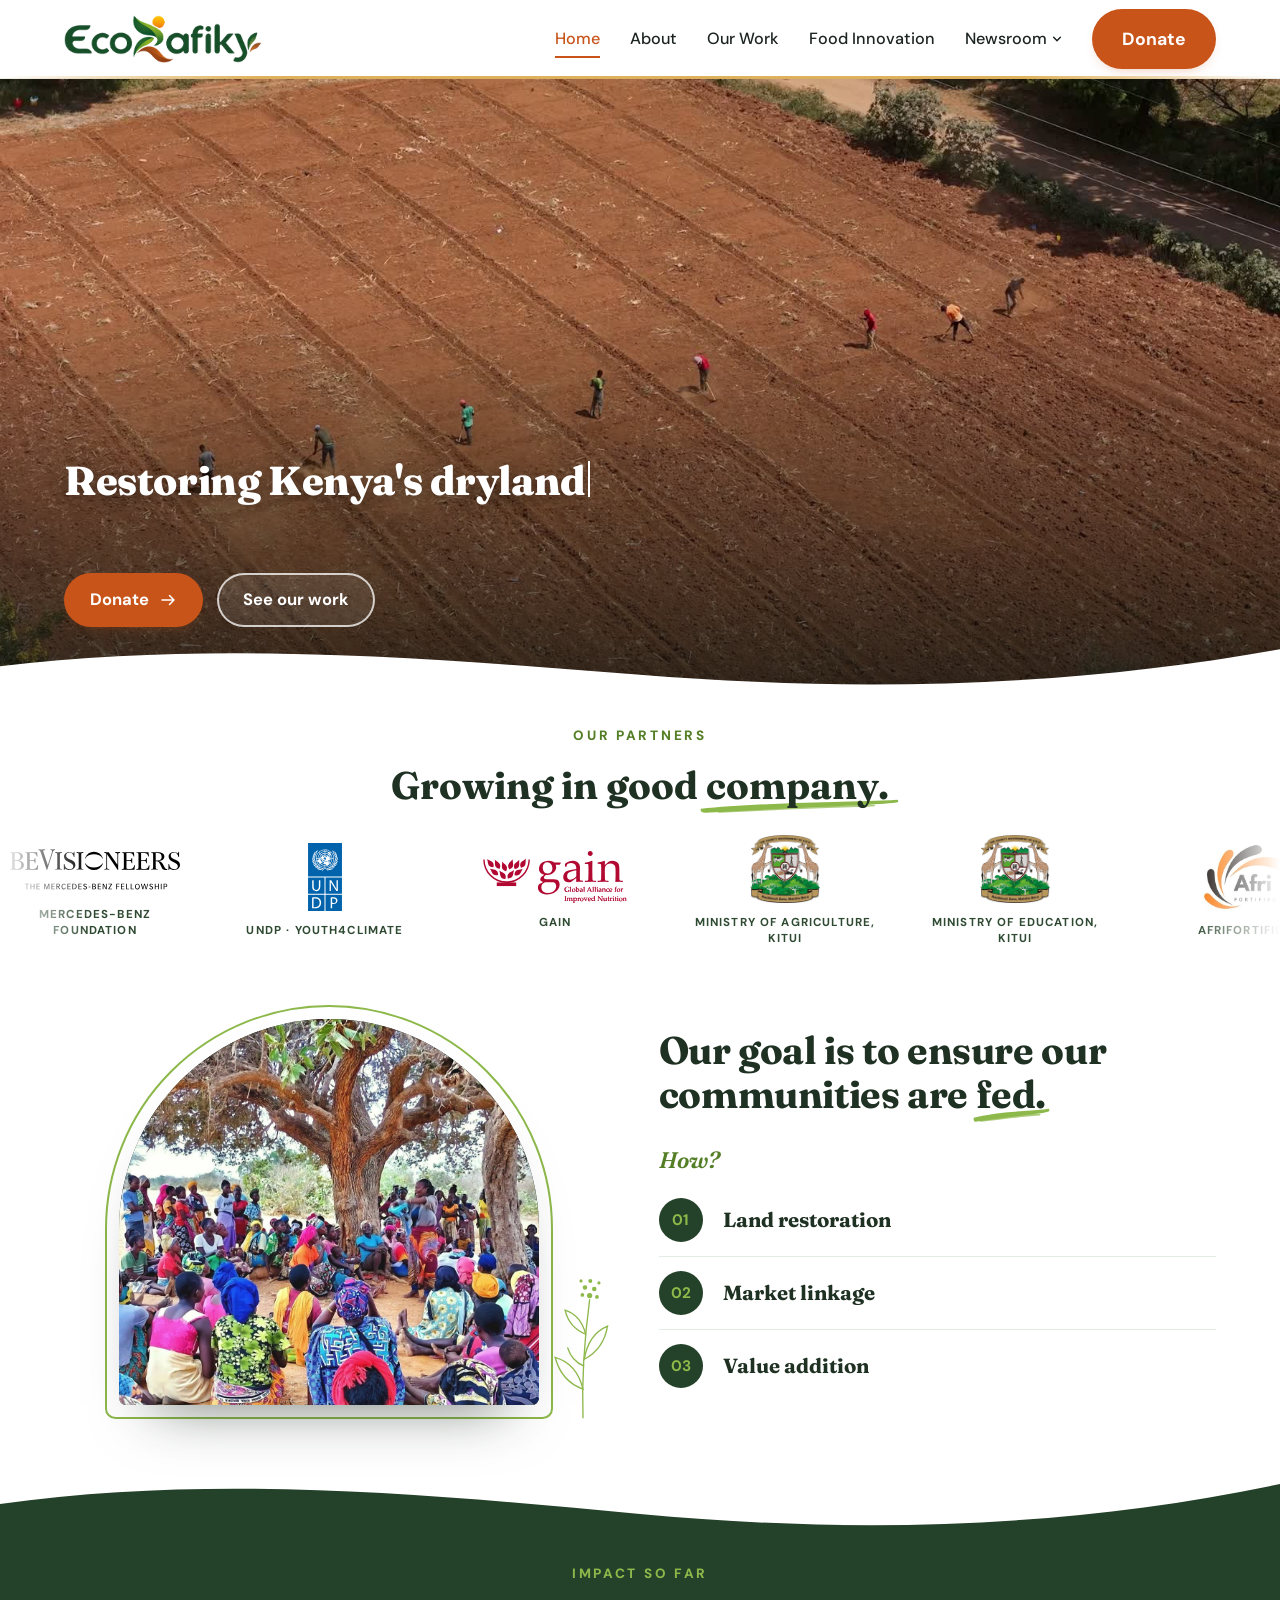
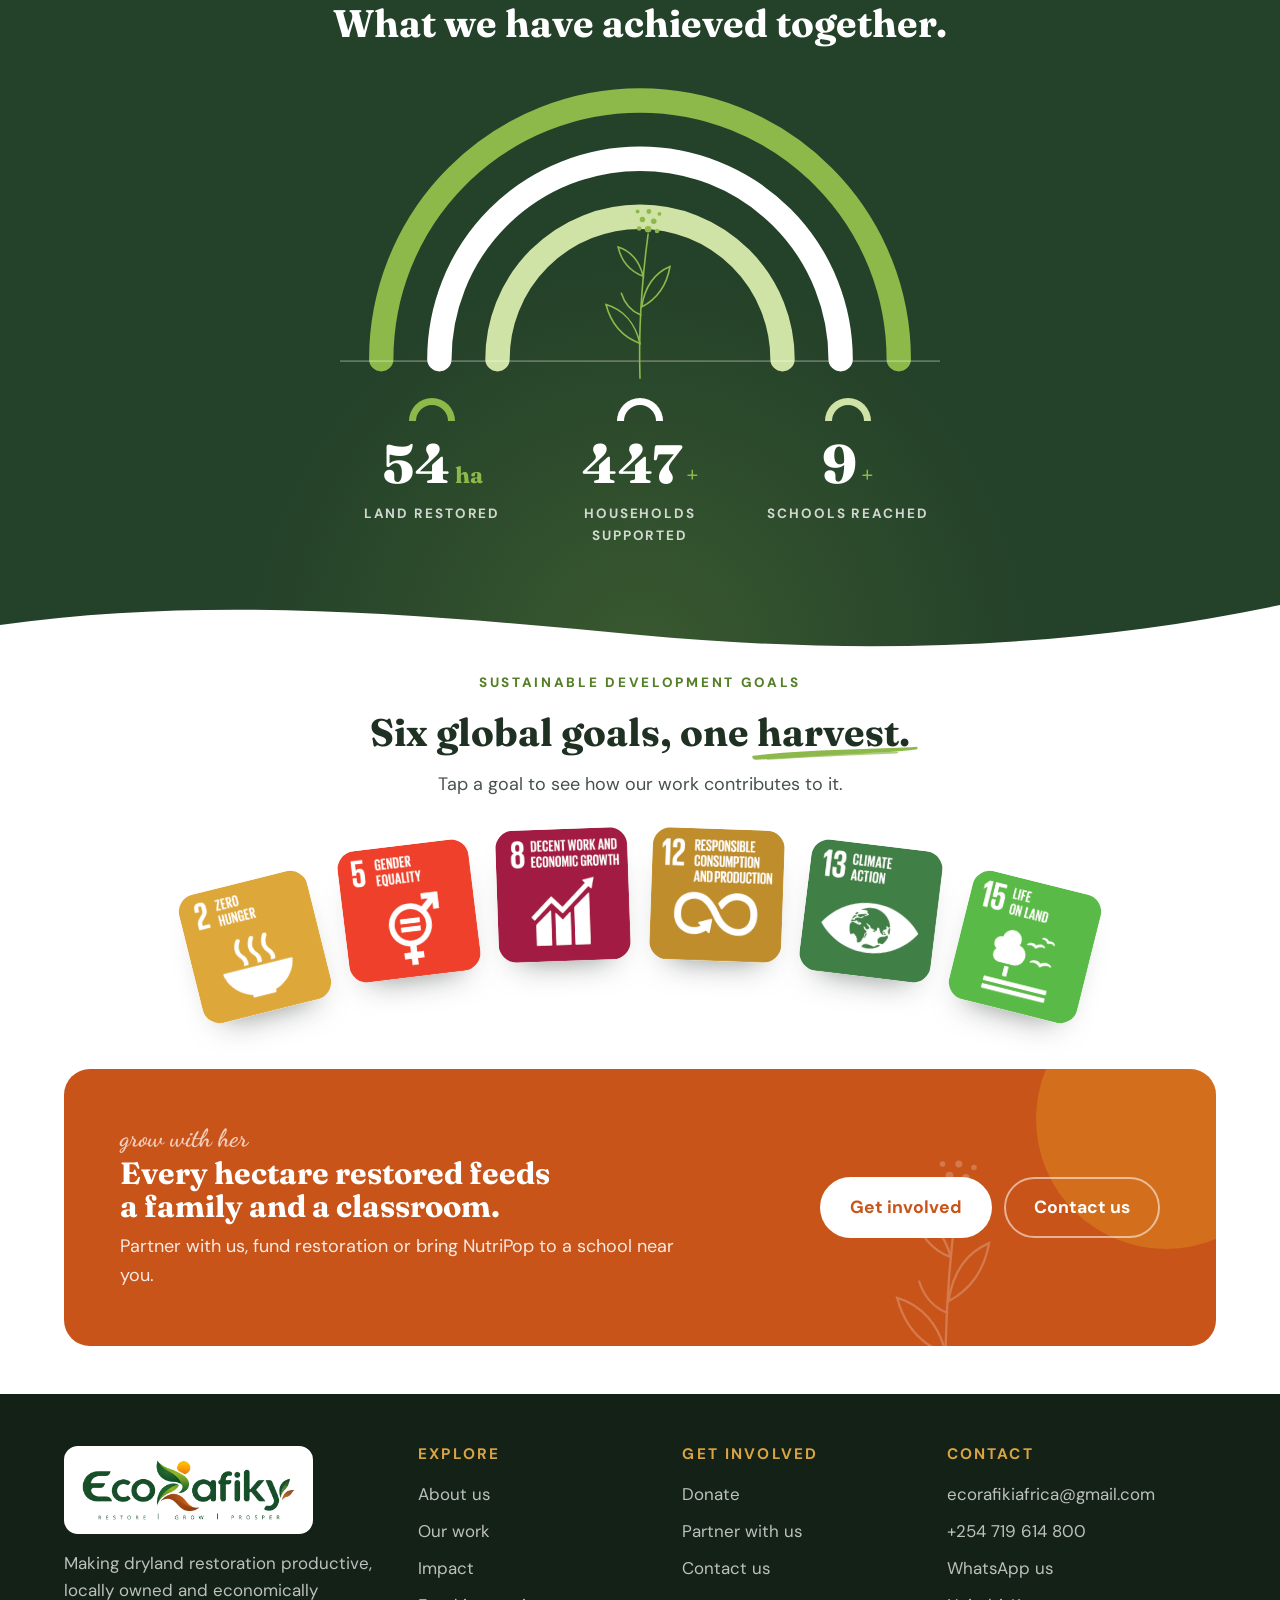
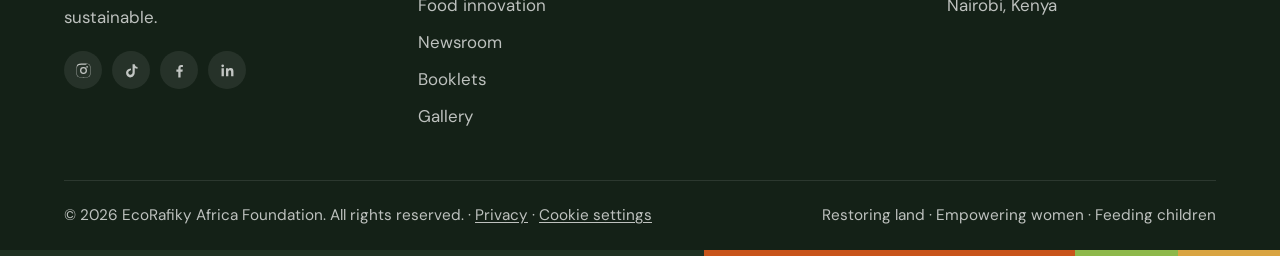
==== commit 124e19ec: "Replace homepage showreel with aerial farm footage Re-encoded desktop and mobile showreel videos and" ====
--- a/index.html
+++ b/index.html
@@ -105,9 +105,9 @@
 
 <!-- Hero -->
 <section class="hero hero-reel">
-  <video class="hero-bg" autoplay muted loop playsinline preload="auto" poster="images/showreel-poster.jpg" aria-label="Showreel: pupils in a Kenyan classroom">
-    <source src="videos/showreel-mobile.mp4?v=2" type="video/mp4" media="(max-width: 760px)">
-    <source src="videos/showreel.mp4?v=2" type="video/mp4">
+  <video class="hero-bg" autoplay muted loop playsinline preload="auto" poster="images/showreel-poster.jpg" aria-label="Showreel: aerial view of farmers cultivating a field">
+    <source src="videos/showreel-mobile.mp4?v=3" type="video/mp4" media="(max-width: 760px)">
+    <source src="videos/showreel.mp4?v=3" type="video/mp4">
   </video>
   <div class="wrap">
     <div class="hero-copy">
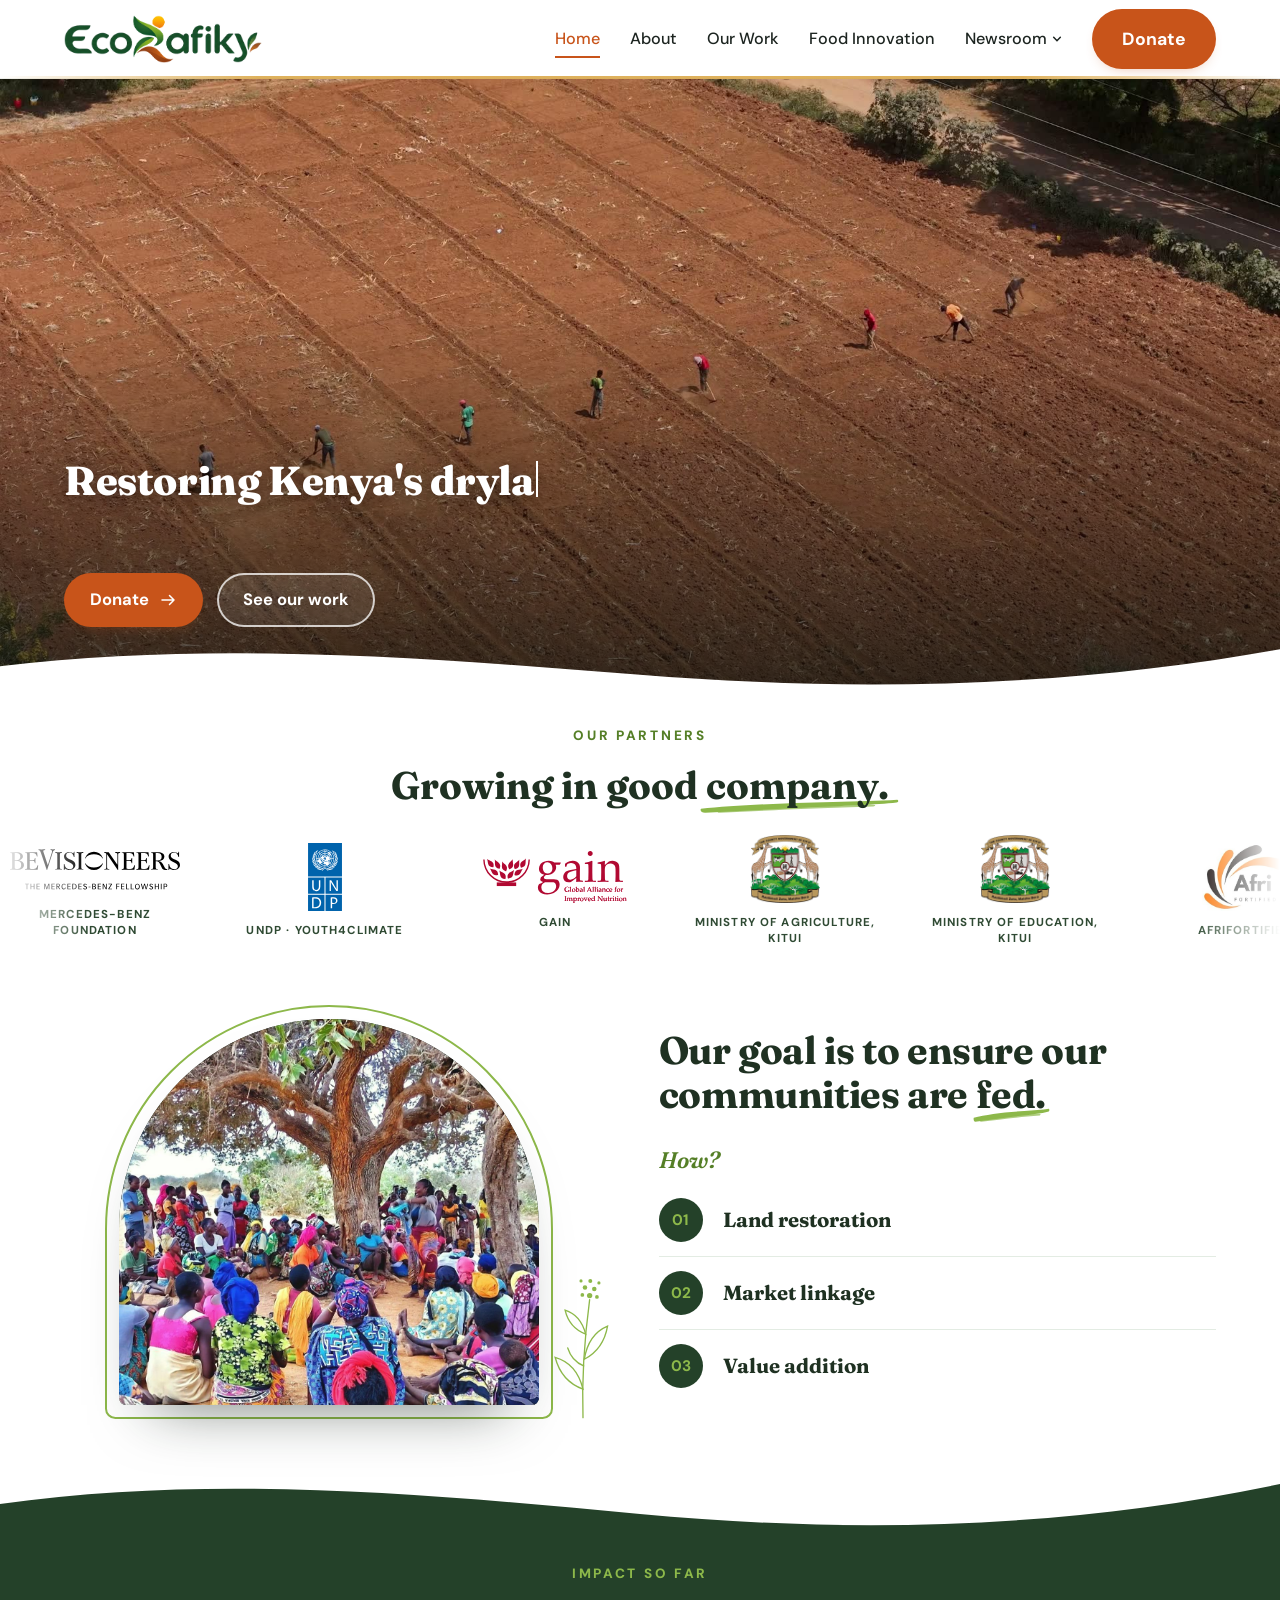
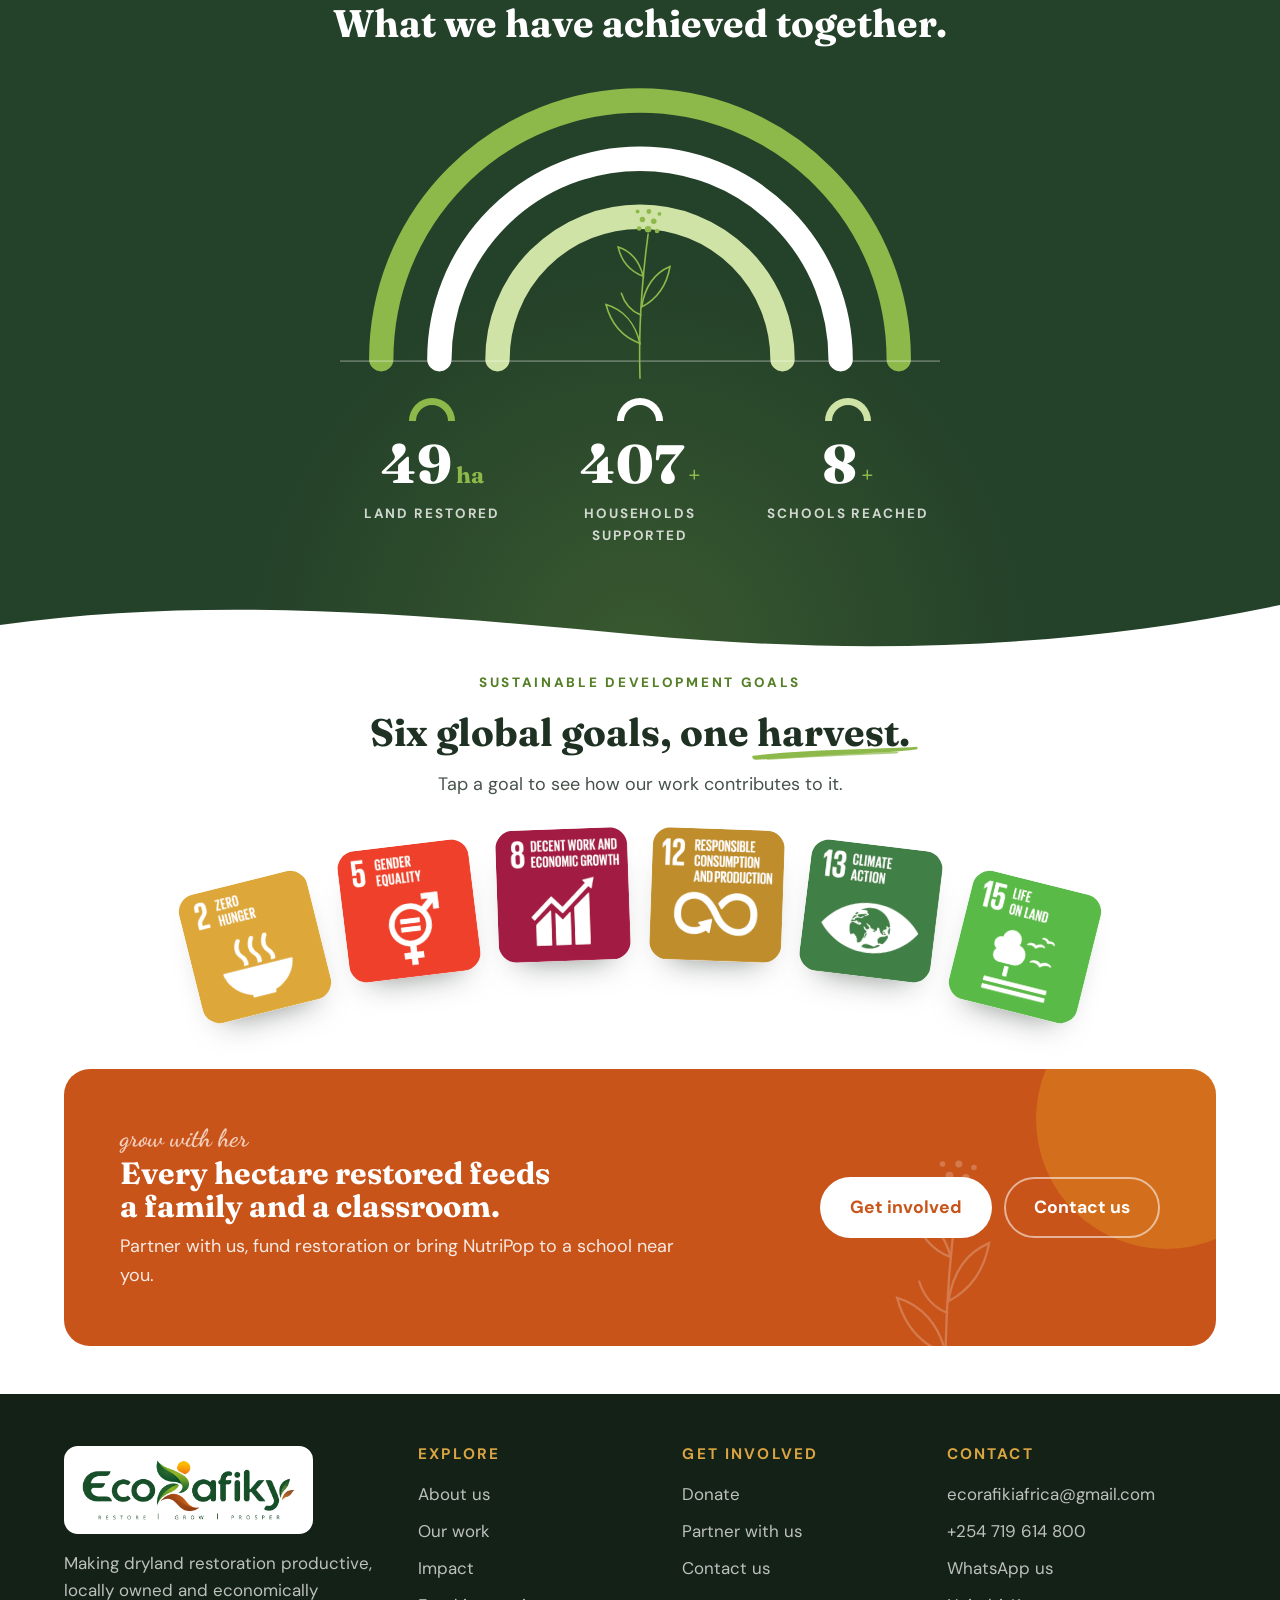
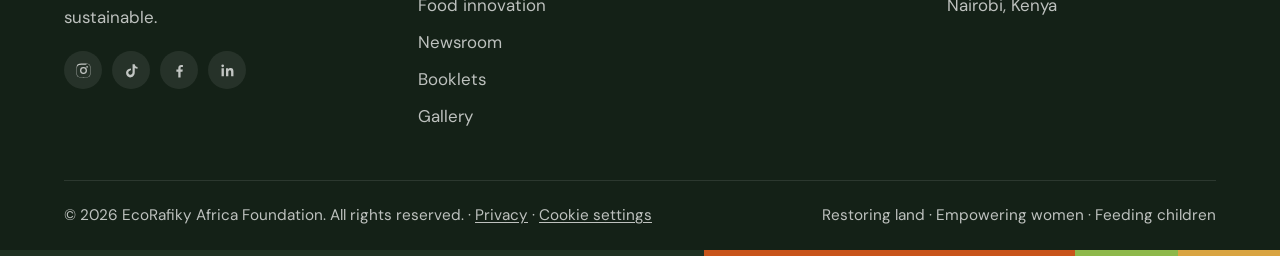
==== commit 4e50a895: "All changes" ====
--- a/index.html
+++ b/index.html
@@ -106,8 +106,8 @@
 <!-- Hero -->
 <section class="hero hero-reel">
   <video class="hero-bg" autoplay muted loop playsinline preload="auto" poster="images/showreel-poster.jpg" aria-label="Showreel: aerial view of farmers cultivating a field">
-    <source src="videos/showreel-mobile.mp4?v=3" type="video/mp4" media="(max-width: 760px)">
-    <source src="videos/showreel.mp4?v=3" type="video/mp4">
+    <source src="videos/showreel-mobile.mp4?v=5" type="video/mp4" media="(max-width: 760px)">
+    <source src="videos/showreel.mp4?v=5" type="video/mp4">
   </video>
   <div class="wrap">
     <div class="hero-copy">
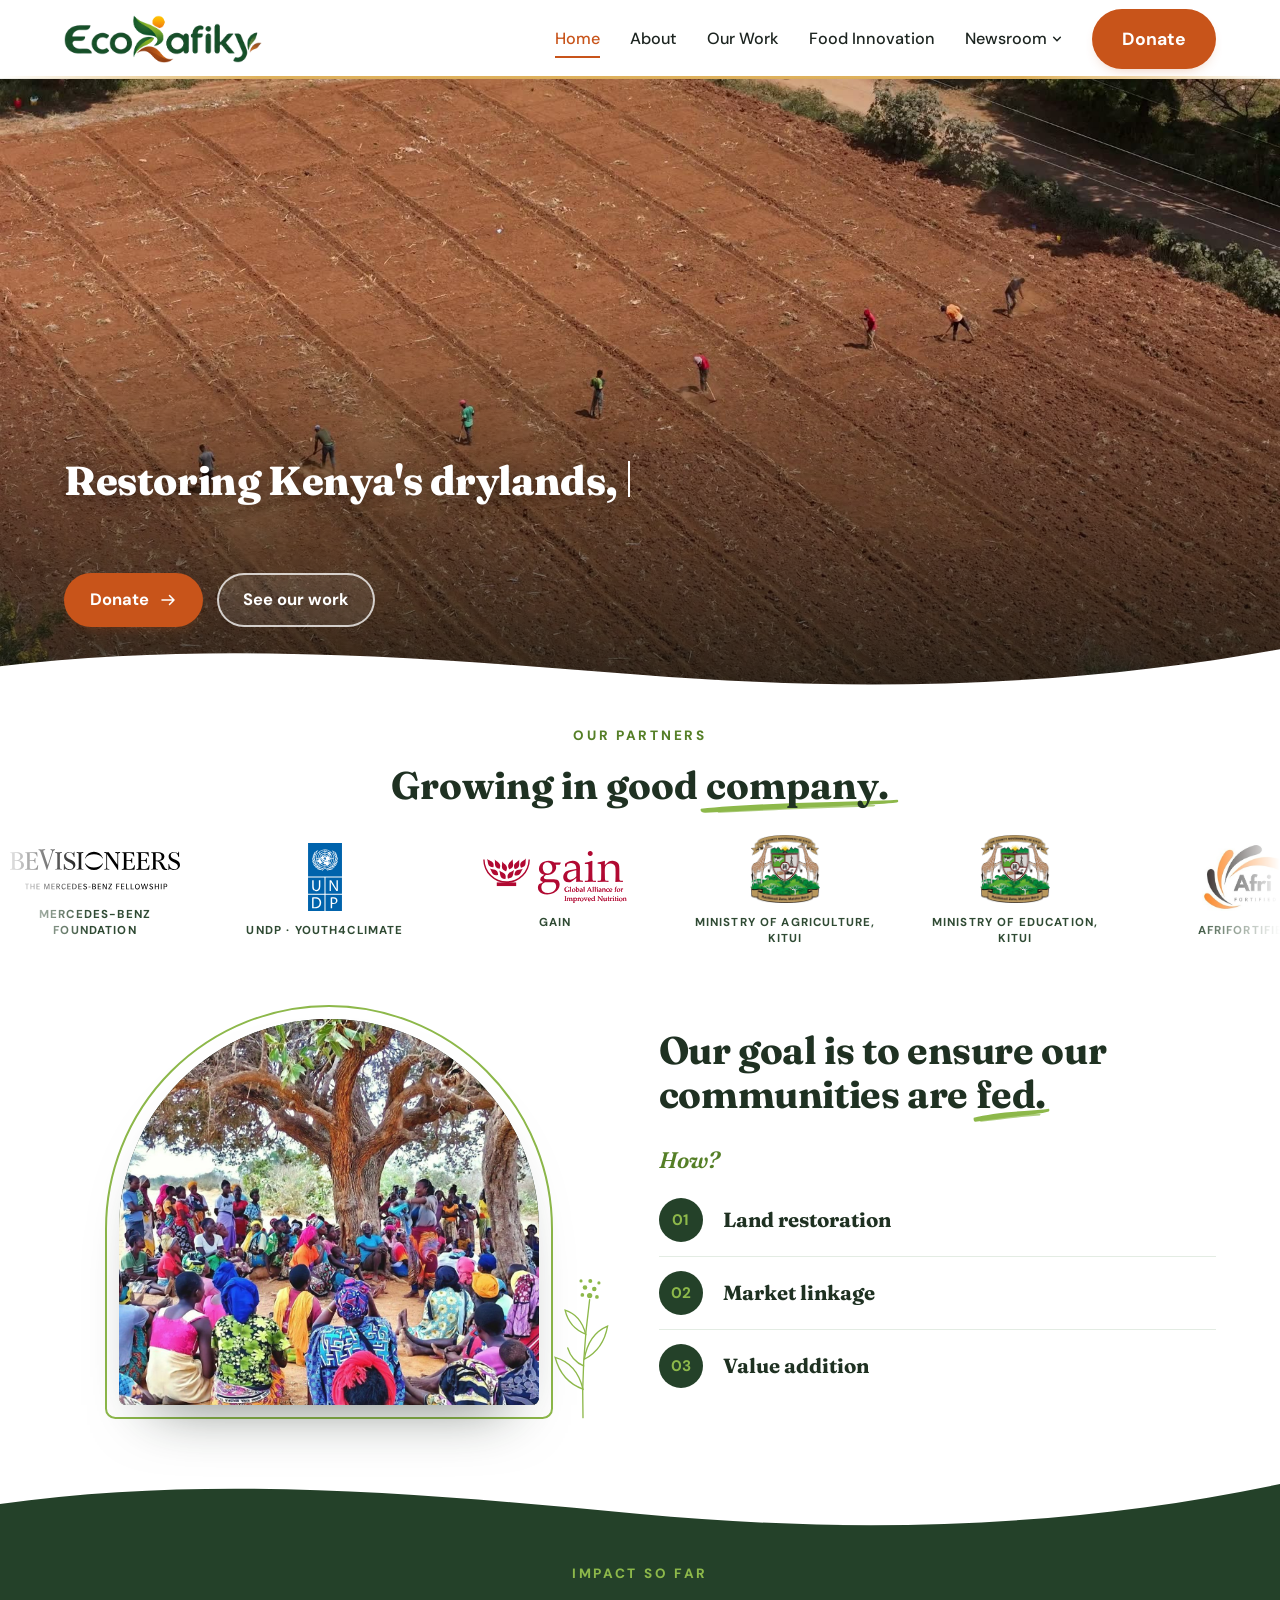
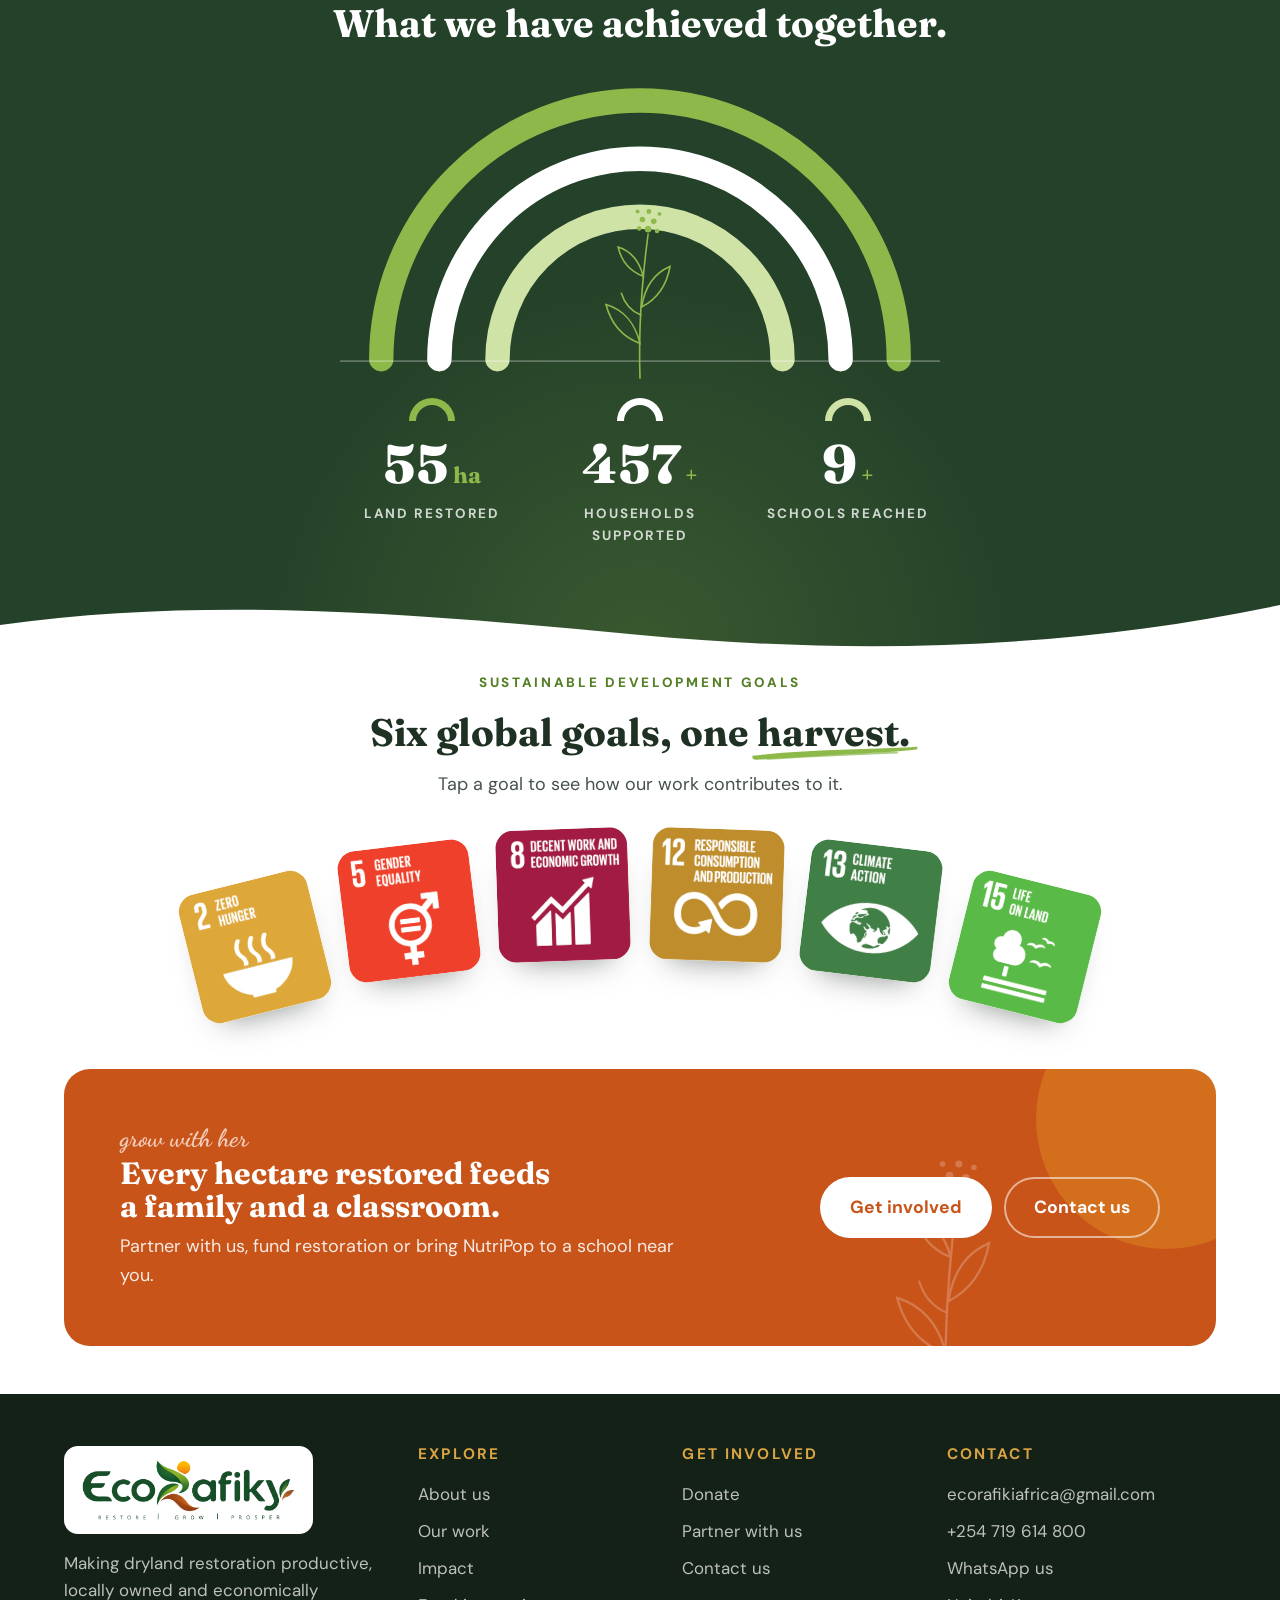
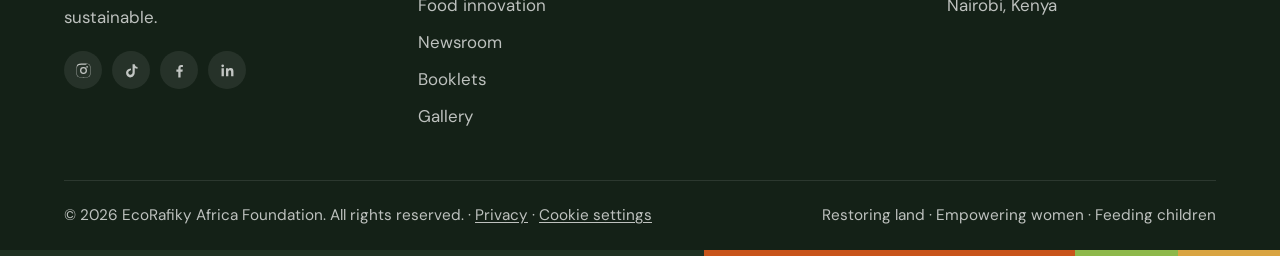
==== commit cfddd4ce: "All changes" ====
--- a/index.html
+++ b/index.html
@@ -26,7 +26,7 @@
 <link rel="preconnect" href="https://fonts.googleapis.com">
 <link rel="preconnect" href="https://fonts.gstatic.com" crossorigin>
 <link href="https://fonts.googleapis.com/css2?family=Fraunces:ital,opsz,wght@0,9..144,500;0,9..144,700;0,9..144,800;1,9..144,400;1,9..144,600&family=Dancing+Script:wght@500;700&family=DM+Sans:wght@400;500;700&display=swap" rel="stylesheet">
-<link rel="stylesheet" href="css/style.css?v=78">
+<link rel="stylesheet" href="css/style.css?v=79">
 <script type="application/ld+json">
 {
   "@context": "https://schema.org",
@@ -348,6 +348,6 @@
 </footer>
 
 
-<script src="js/main.js?v=58"></script>
+<script src="js/main.js?v=59"></script>
 </body>
 </html>
--- a/css/style.css
+++ b/css/style.css
@@ -785,7 +785,7 @@
 .dock{display:none}
 @media (max-width:640px){
   body{padding-bottom:calc(68px + env(safe-area-inset-bottom))}
-  .dock{display:grid;grid-template-columns:repeat(4,1fr);position:fixed;left:10px;right:10px;bottom:calc(10px + env(safe-area-inset-bottom));z-index:45;background:rgba(20,33,23,.94);backdrop-filter:blur(12px);-webkit-backdrop-filter:blur(12px);border-radius:22px;padding:6px;box-shadow:0 18px 40px -16px rgba(0,0,0,.55);transition:transform .35s ease,opacity .3s}
+  .dock{display:grid;grid-template-columns:repeat(5,1fr);position:fixed;left:10px;right:10px;bottom:calc(10px + env(safe-area-inset-bottom));z-index:45;background:rgba(20,33,23,.94);backdrop-filter:blur(12px);-webkit-backdrop-filter:blur(12px);border-radius:22px;padding:6px;box-shadow:0 18px 40px -16px rgba(0,0,0,.55);transition:transform .35s ease,opacity .3s}
   .dock.away,body.menu-open .dock{transform:translateY(130%);opacity:0}
   .dock a{display:flex;flex-direction:column;align-items:center;gap:3px;padding:8px 2px;border-radius:16px;color:rgba(255,255,255,.75);font-size:.7rem;font-weight:700;letter-spacing:.02em;transition:background .2s,color .2s,transform .15s}
   .dock a:active{transform:scale(.92)}
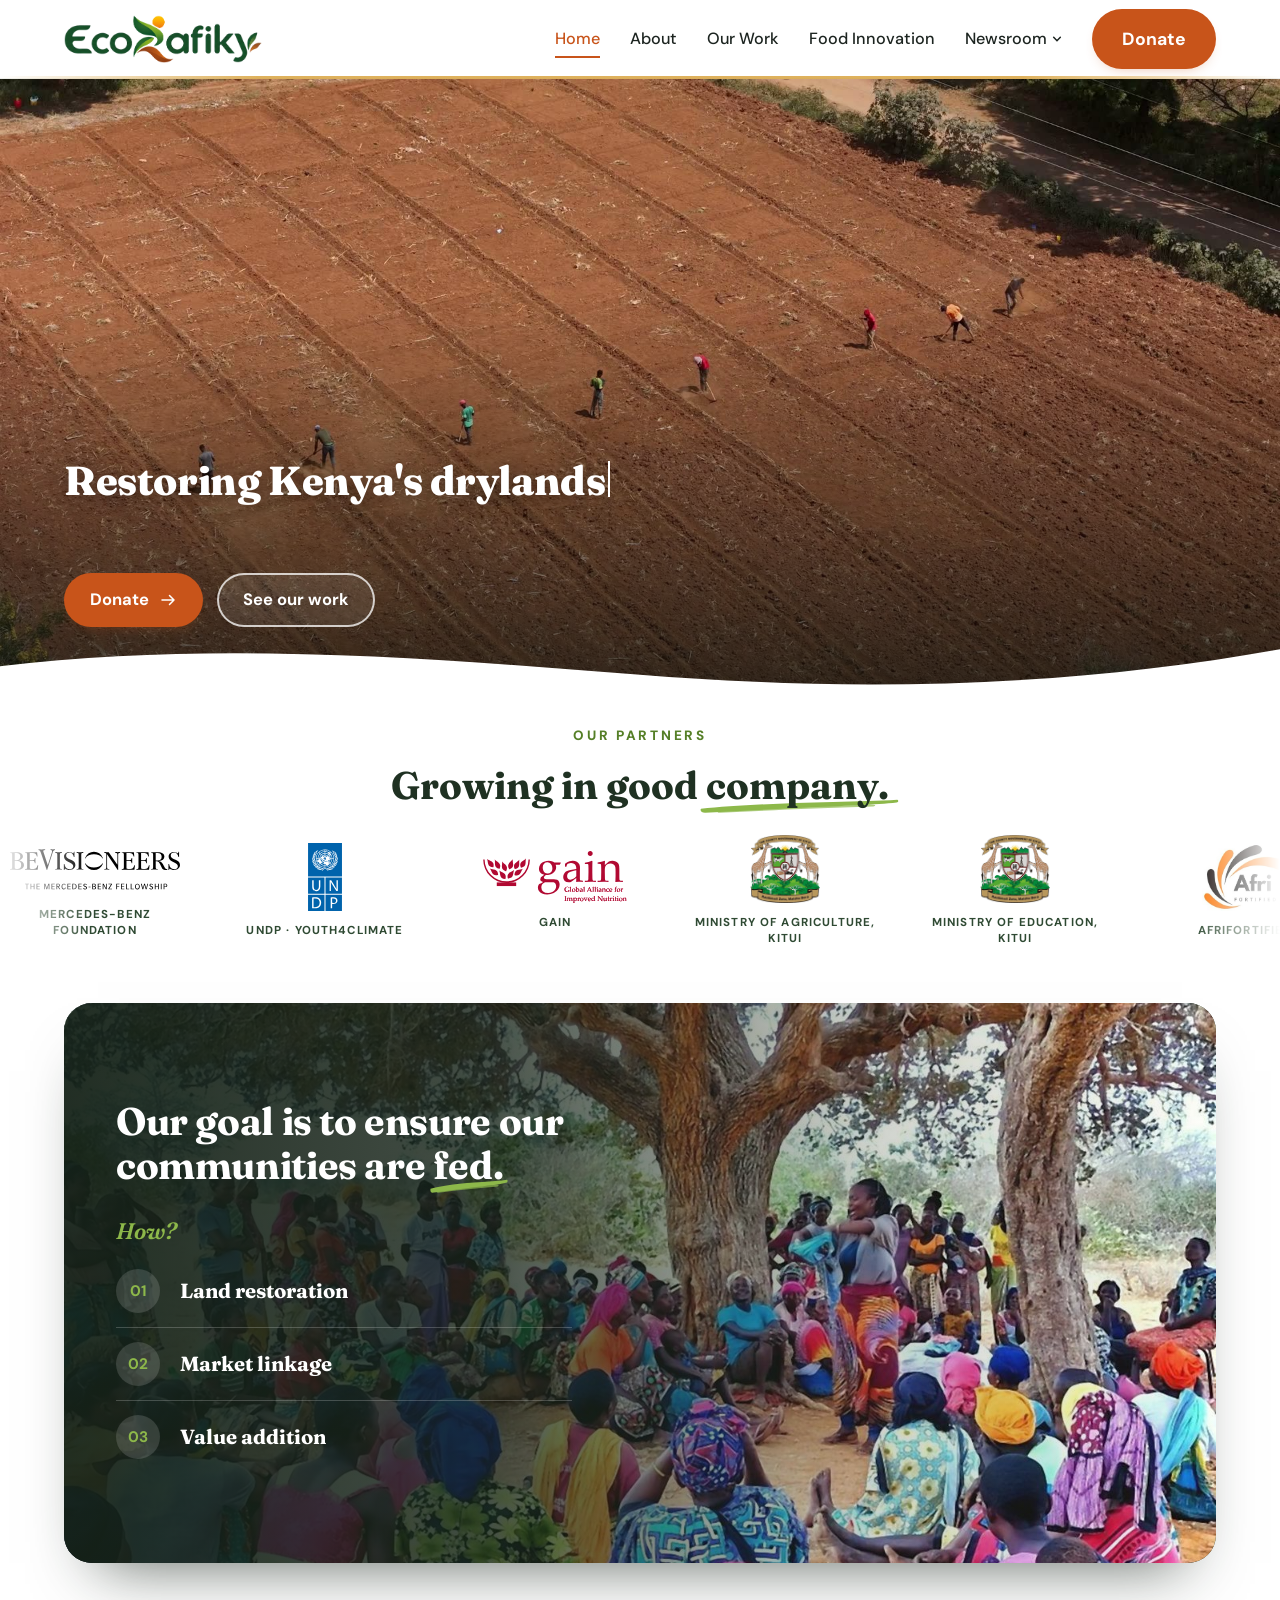
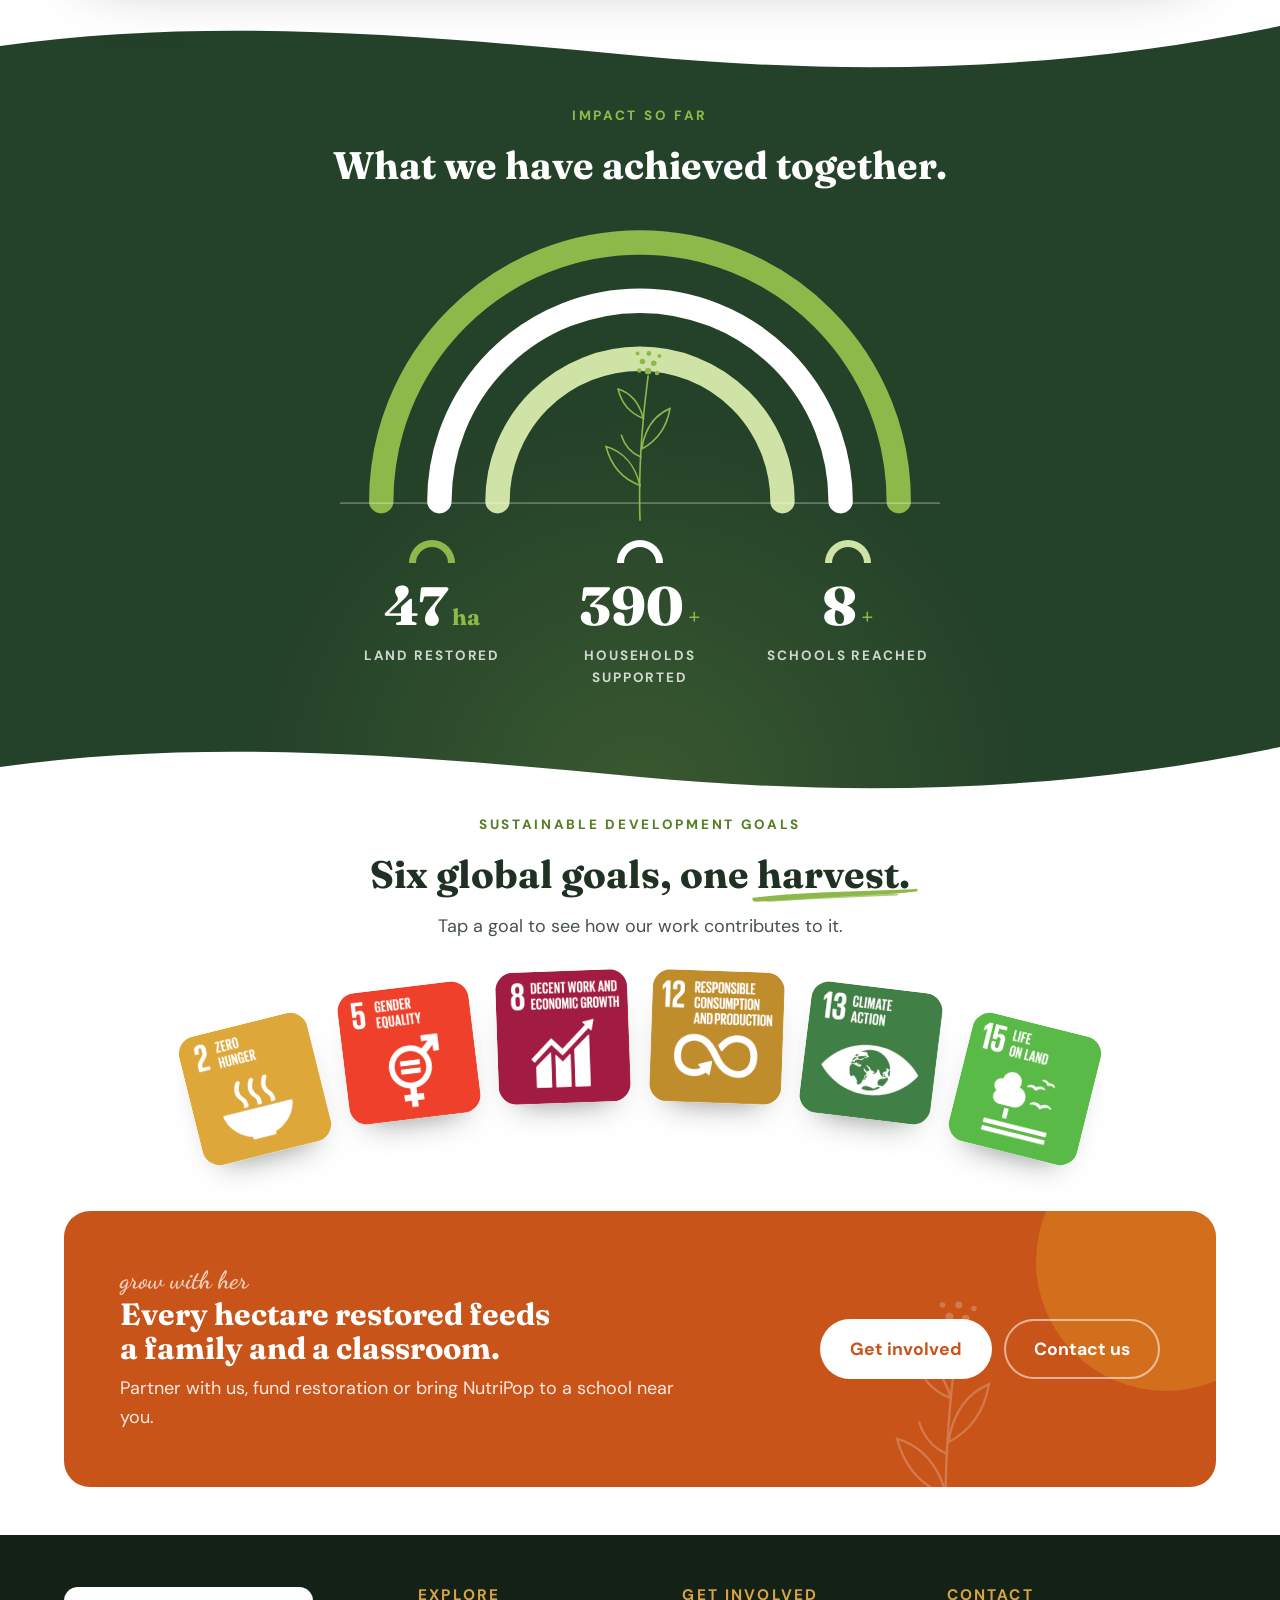
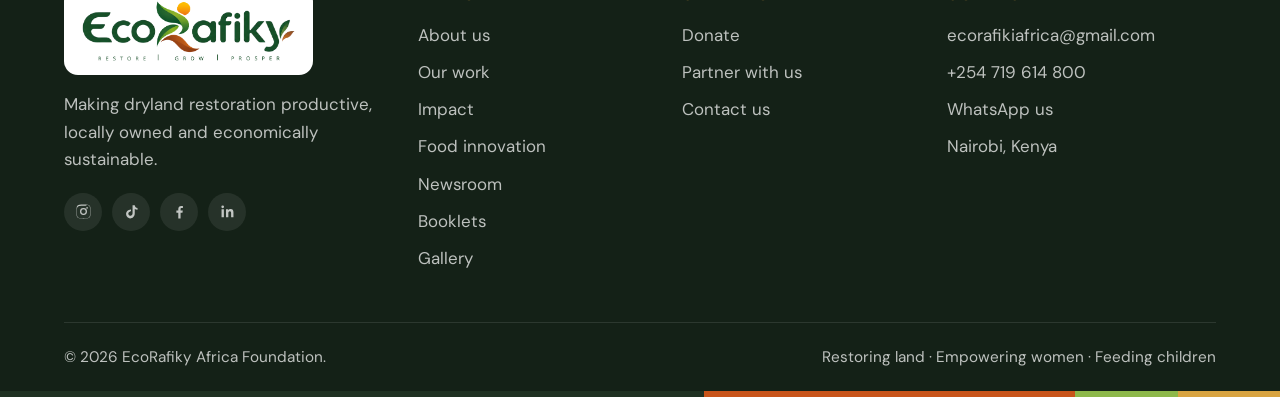
==== commit e32a1e3d: "All changes" ====
--- a/index.html
+++ b/index.html
@@ -3,38 +3,46 @@
 <head>
 <meta charset="UTF-8">
 <meta name="viewport" content="width=device-width, initial-scale=1.0">
-<title>EcoRafiky Africa | Restoring drylands, feeding children</title>
+<title>EcoRafiky</title>
 <meta name="description" content="EcoRafiky restores Kenya's drylands with women farmers and drought-resistant sorghum, and turns the harvest into NutriPop porridge for school children.">
 <meta name="theme-color" content="#244129">
 <link rel="icon" href="favicon.ico" sizes="any">
 <link rel="icon" type="image/png" sizes="32x32" href="images/favicon-32.png">
 <link rel="apple-touch-icon" href="images/apple-touch-icon.png">
 <link rel="manifest" href="site.webmanifest">
+<link rel="canonical" href="https://www.ecorafiky.org/">
+<meta property="og:url" content="https://www.ecorafiky.org/">
 <meta property="og:type" content="website">
 <meta property="og:site_name" content="EcoRafiky Africa">
 <meta property="og:title" content="EcoRafiky Africa | Restoring drylands, feeding children">
 <meta property="og:description" content="EcoRafiky restores Kenya&#x27;s drylands with women farmers and drought-resistant sorghum, and turns the harvest into NutriPop porridge for school children.">
-<meta property="og:image" content="images/share.jpg">
+<meta property="og:image" content="https://www.ecorafiky.org/images/share.jpg">
 <meta property="og:image:width" content="1200">
 <meta property="og:image:height" content="630">
 <meta property="og:locale" content="en_KE">
 <meta name="twitter:card" content="summary_large_image">
 <meta name="twitter:title" content="EcoRafiky Africa | Restoring drylands, feeding children">
 <meta name="twitter:description" content="EcoRafiky restores Kenya&#x27;s drylands with women farmers and drought-resistant sorghum, and turns the harvest into NutriPop porridge for school children.">
-<meta name="twitter:image" content="images/share.jpg">
+<meta name="twitter:image" content="https://www.ecorafiky.org/images/share.jpg">
 <script src="js/analytics.js?v=1"></script>
 <link rel="preconnect" href="https://fonts.googleapis.com">
 <link rel="preconnect" href="https://fonts.gstatic.com" crossorigin>
 <link href="https://fonts.googleapis.com/css2?family=Fraunces:ital,opsz,wght@0,9..144,500;0,9..144,700;0,9..144,800;1,9..144,400;1,9..144,600&family=Dancing+Script:wght@500;700&family=DM+Sans:wght@400;500;700&display=swap" rel="stylesheet">
-<link rel="stylesheet" href="css/style.css?v=79">
+<link rel="stylesheet" href="css/style.css?v=80">
 <script type="application/ld+json">
 {
   "@context": "https://schema.org",
   "@type": "NGO",
   "name": "EcoRafiky Africa Foundation",
-  "alternateName": "EcoRafiky Collective for Climate Adaptation (ECCA)",
+  "alternateName": [
+    "EcoRafiky Collective for Climate Adaptation (ECCA)",
+    "EcoRafiky",
+    "Eco Rafiky",
+    "EcoRafiki Africa",
+    "Eco Rafiki Africa Foundation"
+  ],
   "description": "EcoRafiky restores Kenya's drylands with women farmers and drought-resistant sorghum, and turns the harvest into NutriPop porridge for school children.",
-  "logo": "images/logo-ecorafiky-full.png",
+  "logo": "https://www.ecorafiky.org/images/logo-ecorafiky-full.png",
   "email": "ecorafikiafrica@gmail.com",
   "telephone": "+254719614800",
   "address": {
@@ -50,7 +58,8 @@
     "https://www.tiktok.com/@eco_rafiky",
     "https://www.facebook.com/share/1C9s49rXTb/",
     "https://www.linkedin.com/company/eco-rafiki-africa-foundation/"
-  ]
+  ],
+  "url": "https://www.ecorafiky.org/"
 }
 </script>
 </head>
@@ -166,19 +175,18 @@
 
 <!-- Our goal -->
 <section class="goal">
-  <div class="wrap goal-grid">
-    <figure class="goal-media reveal">
-      <div class="goal-arch"><img src="images/community-meeting.jpg" alt="Women gathered in a circle under a tree for a community meeting" width="1440" height="1076" loading="lazy"></div>
-      <svg class="goal-sprig" aria-hidden="true"><use href="#i-sprig"/></svg>
-    </figure>
-    <div class="goal-copy reveal">
-      <h2>Our goal is to ensure our communities are <span class="pop">fed.</span></h2>
-      <p class="how">How?</p>
-      <ol class="how-list">
-        <li><span>01</span>Land restoration</li>
-        <li><span>02</span>Market linkage</li>
-        <li><span>03</span>Value addition</li>
-      </ol>
+  <div class="wrap">
+    <div class="goal-card reveal">
+      <img src="images/community-meeting.jpg" alt="Women gathered in a circle under a tree for a community meeting" width="1440" height="1076" loading="lazy">
+      <div class="goal-copy">
+        <h2>Our goal is to ensure our communities are <span class="pop">fed.</span></h2>
+        <p class="how">How?</p>
+        <ol class="how-list">
+          <li><span>01</span>Land restoration</li>
+          <li><span>02</span>Market linkage</li>
+          <li><span>03</span>Value addition</li>
+        </ol>
+      </div>
     </div>
   </div>
   <svg class="wave" viewBox="0 0 1440 70" preserveAspectRatio="none" aria-hidden="true"><path d="M0 40c240-30 480-10 720 10s480 15 720-30v50H0z" fill="#244129"/></svg>
@@ -340,7 +348,7 @@
       </div>
     </div>
     <div class="fbottom">
-      <span>© <span class="yr">2026</span> EcoRafiky Africa Foundation. All rights reserved. · <a href="privacy.html">Privacy</a> · <a href="#" data-consent-open>Cookie settings</a></span>
+      <span>© <span class="yr">2026</span> EcoRafiky Africa Foundation.</span>
       <span>Restoring land · Empowering women · Feeding children</span>
     </div>
   </div>
--- a/css/style.css
+++ b/css/style.css
@@ -895,20 +895,18 @@
 
 /* Our goal: arched photo beside the statement */
 .goal{background:var(--white);padding:24px 0 0}
-.goal-grid{display:grid;grid-template-columns:1fr 1.05fr;gap:80px;align-items:center;padding-bottom:72px}
-.goal-media{position:relative;margin:16px}
-.goal-media::before{content:"";position:absolute;inset:-14px;border:2px solid var(--lime);border-radius:999px 999px 46px 46px}
-.goal-arch{position:relative;aspect-ratio:1/1.08;border-radius:999px 999px 34px 34px;overflow:hidden;background:var(--forest);box-shadow:0 34px 60px -34px rgba(20,33,23,.6)}
-.goal-arch img{width:100%;height:100%;object-fit:cover;object-position:58% 60%;transition:transform 1.4s ease}
-.goal-media:hover .goal-arch img{transform:scale(1.05)}
-.goal-sprig{position:absolute;right:-84px;bottom:-14px;width:80px;height:146px;color:var(--lime)}
+.goal-card{position:relative;display:flex;align-items:center;min-height:560px;margin-bottom:72px;border-radius:28px;overflow:hidden;background:var(--forest);color:var(--white);box-shadow:0 34px 60px -34px rgba(20,33,23,.7)}
+.goal-card img{position:absolute;inset:0;width:100%;height:100%;object-fit:cover;object-position:center 60%;transition:transform 1.4s ease}
+.goal-card:hover img{transform:scale(1.05)}
+.goal-card::after{content:"";position:absolute;inset:0;background:linear-gradient(90deg,rgba(20,33,23,.94) 0%,rgba(20,33,23,.8) 36%,rgba(20,33,23,.2) 70%,rgba(20,33,23,0) 100%)}
+.goal-copy{position:relative;z-index:1;width:100%;max-width:560px;padding:48px 52px}
 .goal-copy .script{color:var(--lime-deep)}
-.goal-copy h2{font-size:clamp(1.85rem,3.7vw,3rem);color:var(--forest);line-height:1.08;letter-spacing:-.01em;margin-top:6px}
-.how{font-family:'Fraunces',serif;font-style:italic;font-weight:600;font-size:1.55rem;color:var(--lime-deep);margin:34px 0 6px}
+.goal-copy h2{font-size:clamp(1.85rem,3.7vw,3rem);color:var(--white);line-height:1.08;letter-spacing:-.01em;margin-top:6px}
+.how{font-family:'Fraunces',serif;font-style:italic;font-weight:600;font-size:1.55rem;color:var(--lime);margin:34px 0 6px}
 .how-list{list-style:none}
-.how-list li{display:flex;align-items:center;gap:20px;padding:18px 0;border-bottom:1px solid var(--sand);font-family:'Fraunces',serif;font-weight:700;font-size:clamp(1.25rem,2.1vw,1.65rem);color:var(--forest);transition:padding .3s}
+.how-list li{display:flex;align-items:center;gap:20px;padding:18px 0;border-bottom:1px solid rgba(255,255,255,.2);font-family:'Fraunces',serif;font-weight:700;font-size:clamp(1.25rem,2.1vw,1.65rem);color:var(--white);transition:padding .3s}
 .how-list li:last-child{border-bottom:0}
-.how-list span{flex:none;width:54px;height:54px;border-radius:50%;display:grid;place-items:center;background:var(--hero-green);color:var(--lime);font-family:'DM Sans',sans-serif;font-size:.95rem;font-weight:700;transition:transform .3s,background .3s,color .3s}
+.how-list span{flex:none;width:54px;height:54px;border-radius:50%;display:grid;place-items:center;background:rgba(255,255,255,.14);color:var(--lime);font-family:'DM Sans',sans-serif;font-size:.95rem;font-weight:700;transition:transform .3s,background .3s,color .3s}
 .how-list li:hover{padding-left:10px}
 .how-list li:hover span{background:var(--lime);color:var(--hero-green);transform:rotate(-12deg) scale(1.06)}
 
@@ -956,9 +954,11 @@
 .sdg-arc img{display:block;width:100%;height:auto}
 .sdg-arc a:hover,.sdg-arc a:focus-visible{transform:translateY(-12px) rotate(calc(var(--r) * -1)) scale(1.06);box-shadow:0 0 0 5px var(--lime),0 26px 40px -22px rgba(20,33,23,.6);outline:0}
 
-@media (max-width:1000px){
-  .goal-grid{grid-template-columns:1fr;gap:56px}
-  .goal-media{max-width:440px;width:calc(100% - 32px);margin:0 auto}
+@media (max-width:760px){
+  .goal-card{display:block;min-height:0;padding-top:240px}
+  .goal-card img{object-position:center 30%}
+  .goal-card::after{background:linear-gradient(180deg,rgba(20,33,23,0) 0%,rgba(20,33,23,.2) 22%,rgba(20,33,23,.85) 45%,rgba(20,33,23,.95) 100%)}
+  .goal-copy{max-width:none;padding:24px 22px 28px}
 }
 @media (max-width:760px){
   .sdg-arc{display:grid;grid-template-columns:repeat(3,1fr);gap:16px;padding:20px 8px 72px;max-width:420px;margin:0 auto}
@@ -971,8 +971,7 @@
   .plogo img{height:40px;max-width:130px}
   .plogo img.tall{height:54px}
   .plogo small{font-size:.56rem;letter-spacing:.06em}
-  .goal-grid{padding-bottom:52px}
-  .goal-sprig{display:none}
+  .goal-card{margin-bottom:52px}
   .how{margin-top:24px}
   .how-list li{gap:16px;padding:14px 0}
   .how-list span{width:44px;height:44px;font-size:.85rem}
@@ -1018,9 +1017,7 @@
 .partners .section-head{margin-bottom:18px}
 .marquee{padding:6px 0 8px}
 .goal{padding:8px 0 0}
-.goal-grid{padding-bottom:44px;gap:64px}
-.goal-media{max-width:420px;justify-self:center;width:calc(100% - 32px)}
-.goal-arch{aspect-ratio:1/0.92}
+.goal-card{margin-bottom:44px}
 .arcs{padding-top:24px}
 .arcs .section-head{margin-bottom:18px}
 .arc-chart{max-width:600px;padding-bottom:40px}
@@ -1033,7 +1030,7 @@
 .goals + .section{padding-top:24px;padding-bottom:48px}
 @media (max-width:640px){
   .hero-reel .wrap{min-height:min(50svh,420px);padding-bottom:52px}
-  .goal-grid{gap:36px;padding-bottom:36px}
+  .goal-card{margin-bottom:36px;border-radius:22px}
   .sdg-arc{padding:12px 8px 52px}
 }
 
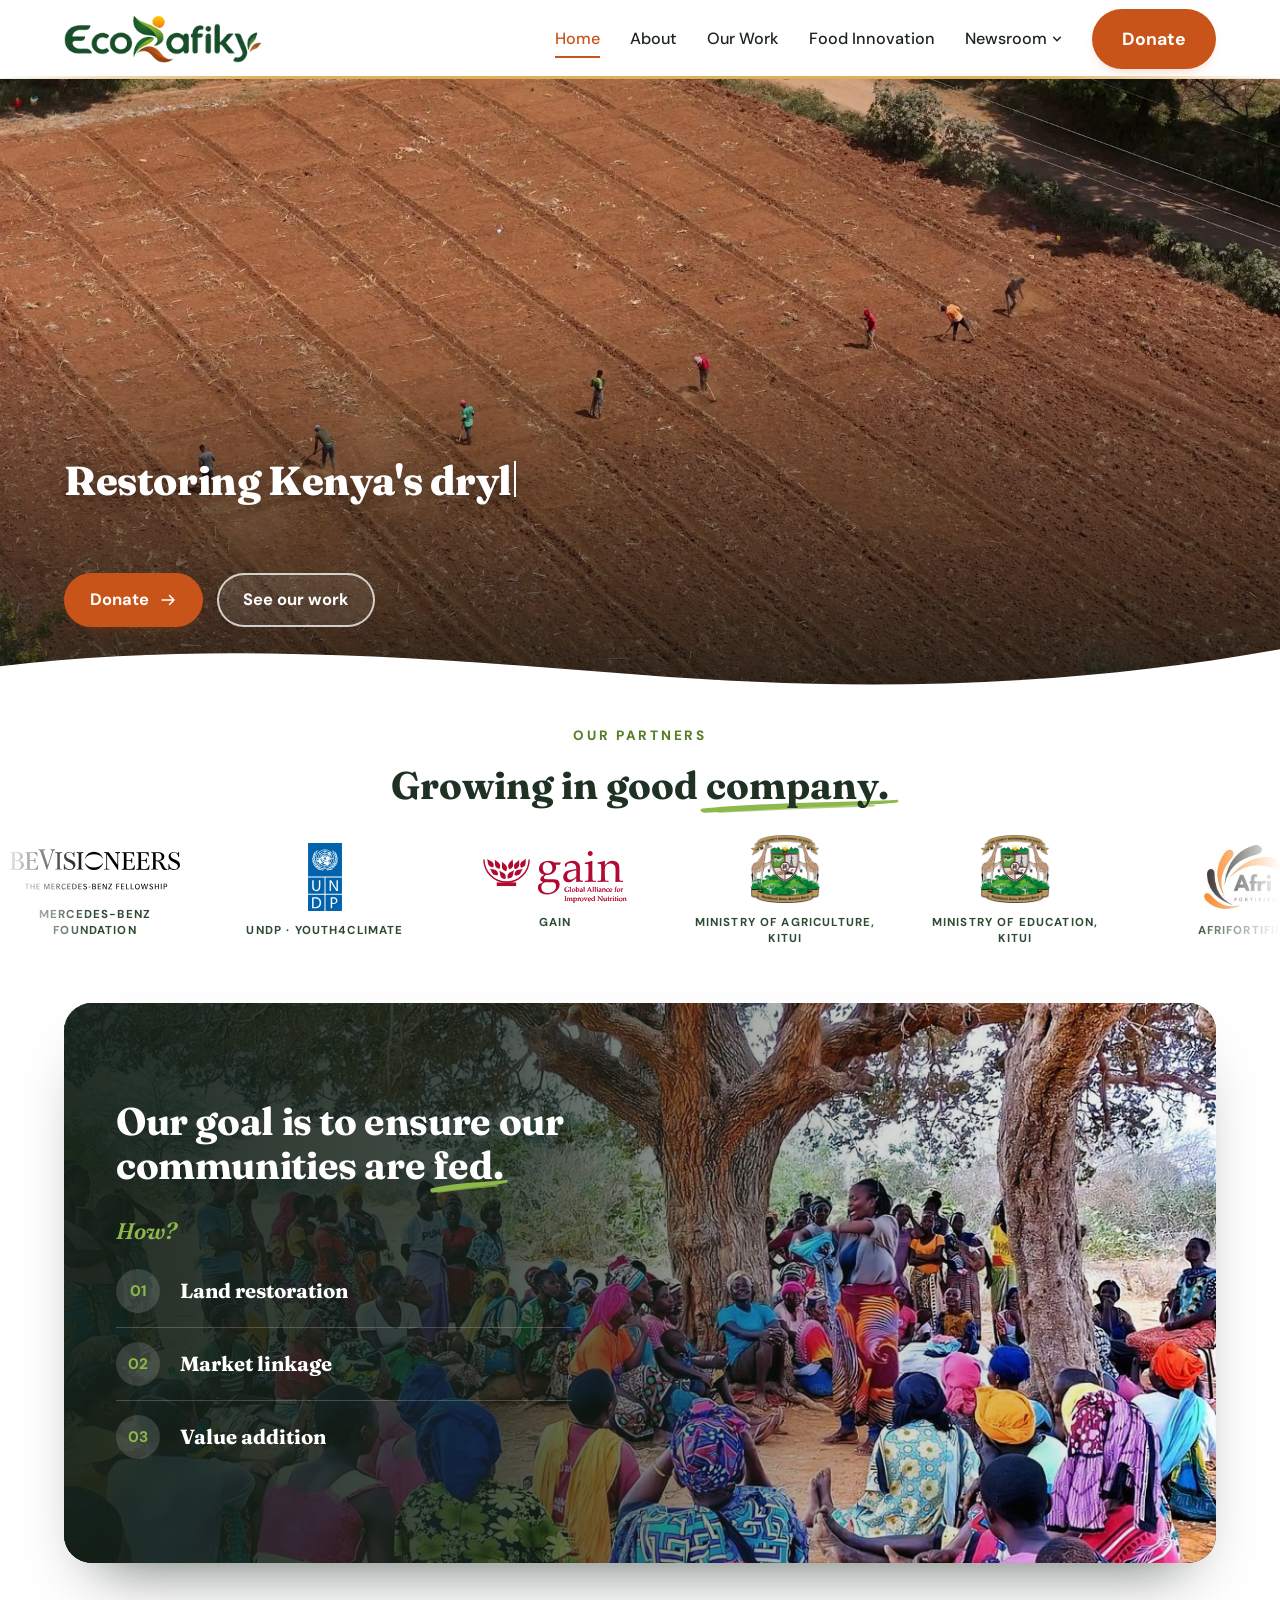
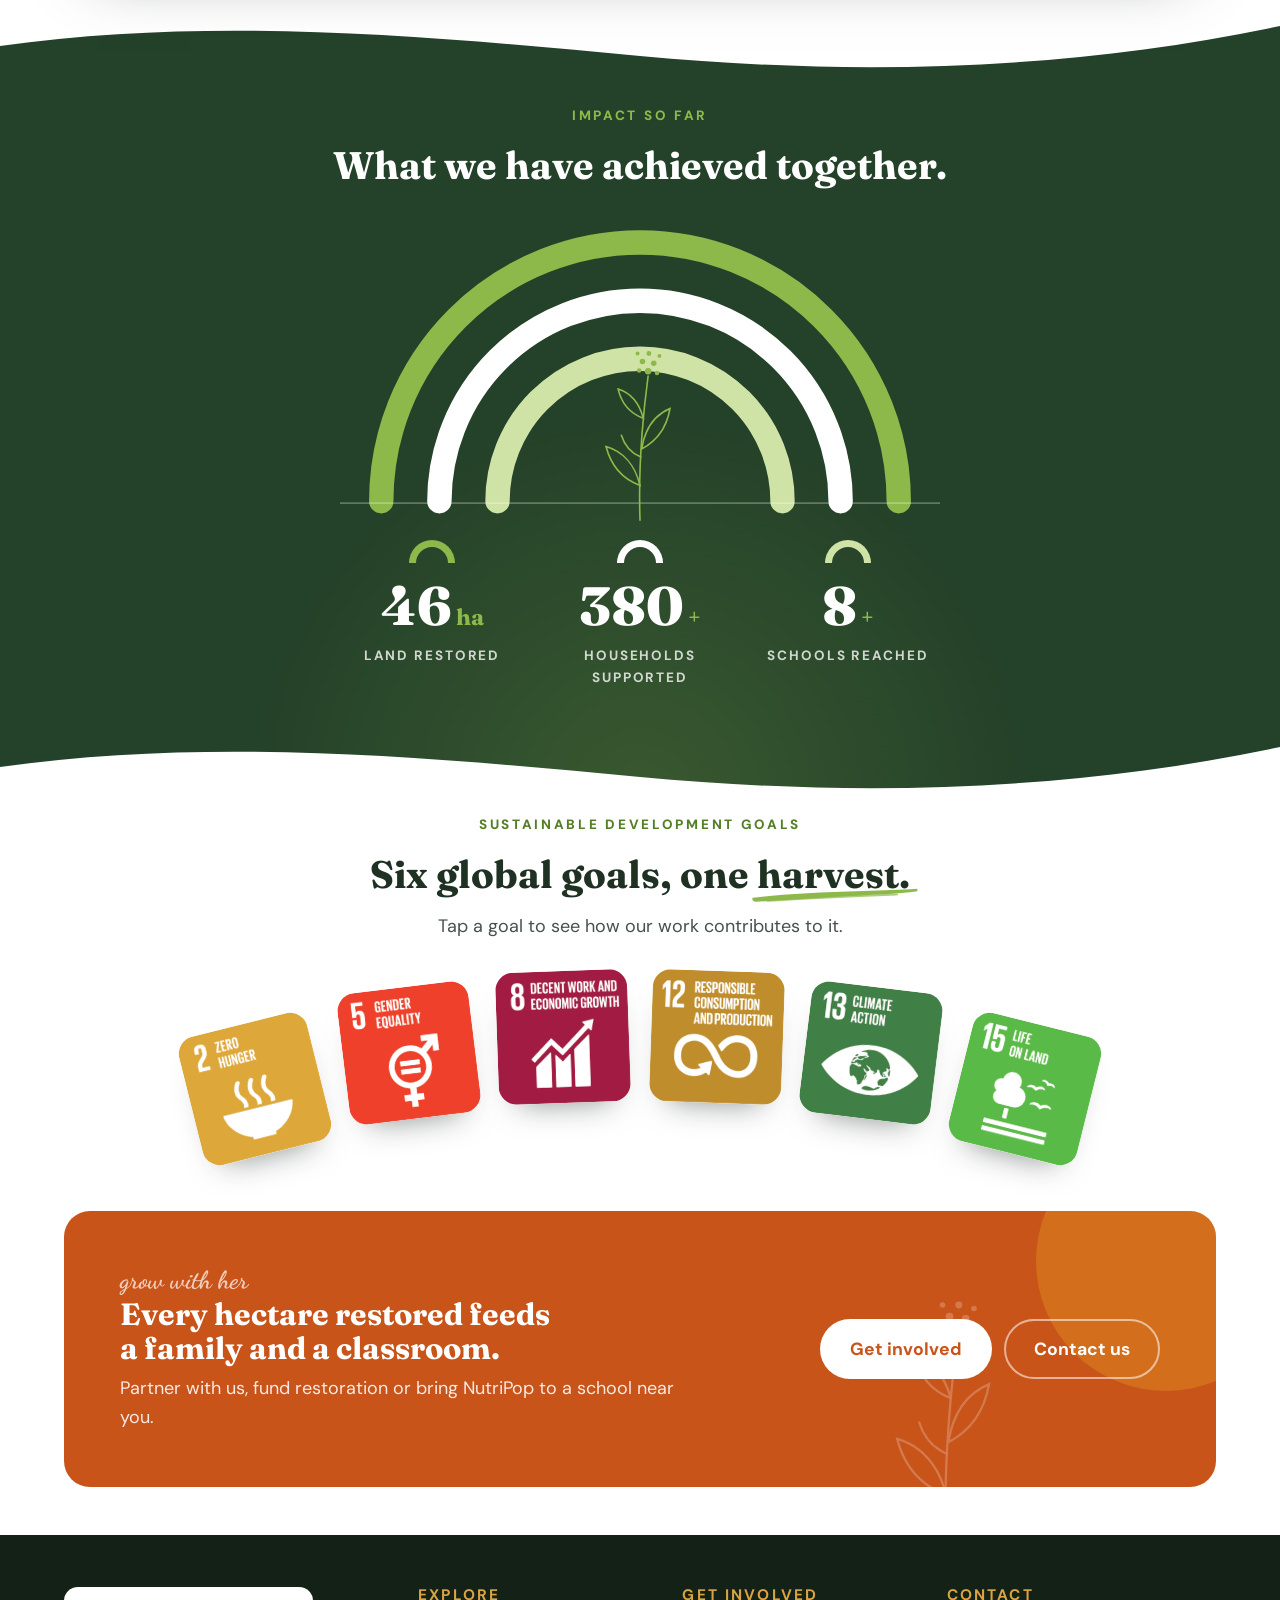
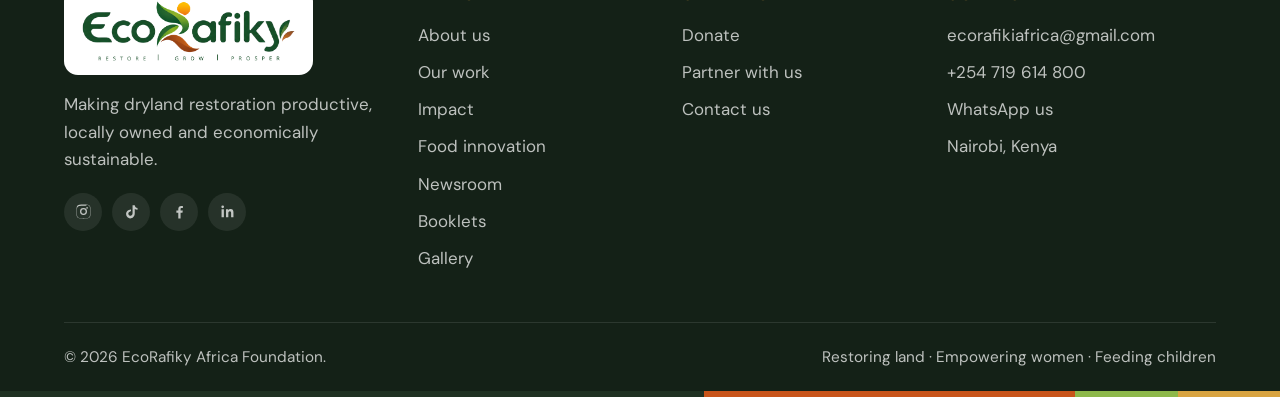
==== commit df9c91ee: "All changes" ====
--- a/index.html
+++ b/index.html
@@ -177,7 +177,7 @@
 <section class="goal">
   <div class="wrap">
     <div class="goal-card reveal">
-      <img src="images/community-meeting.jpg" alt="Women gathered in a circle under a tree for a community meeting" width="1440" height="1076" loading="lazy">
+      <img src="images/community-meeting.jpg?v=2" alt="Women gathered in a circle under a tree for a community meeting" width="2400" height="1794" loading="lazy">
       <div class="goal-copy">
         <h2>Our goal is to ensure our communities are <span class="pop">fed.</span></h2>
         <p class="how">How?</p>
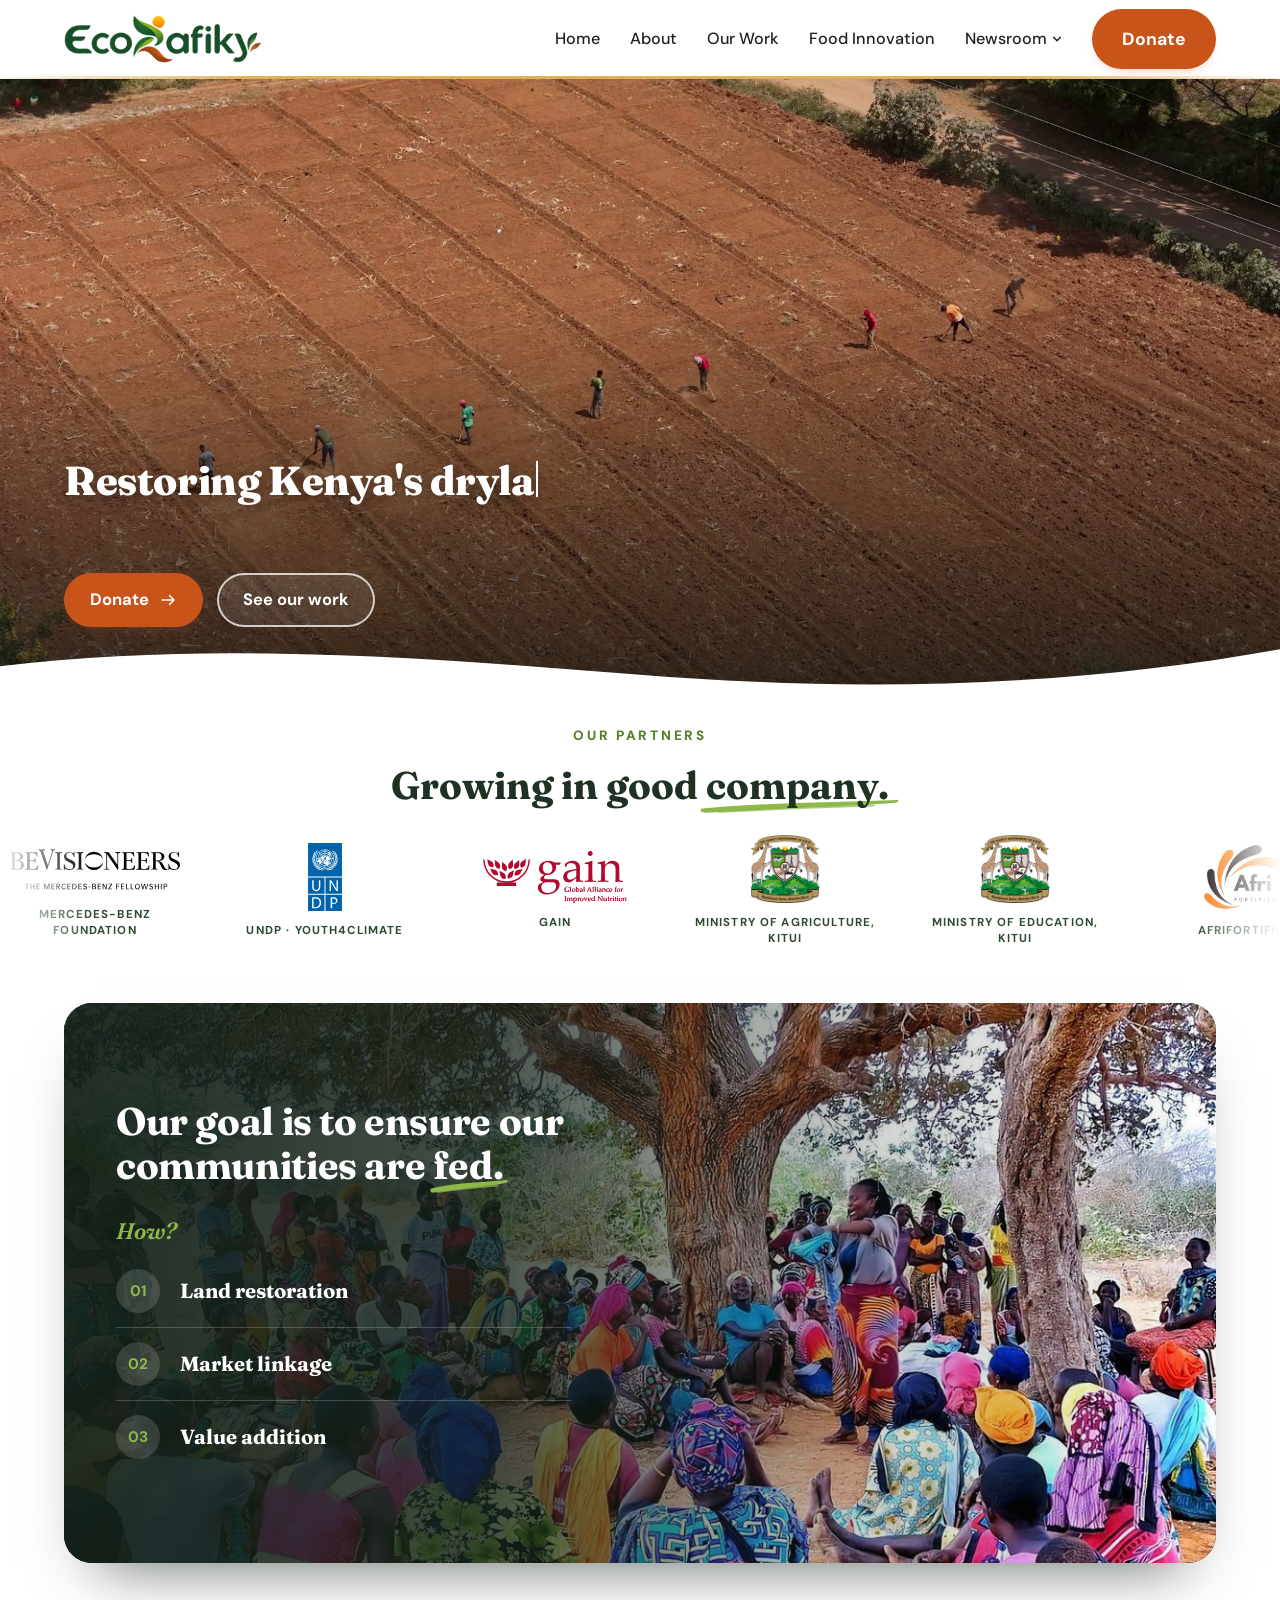
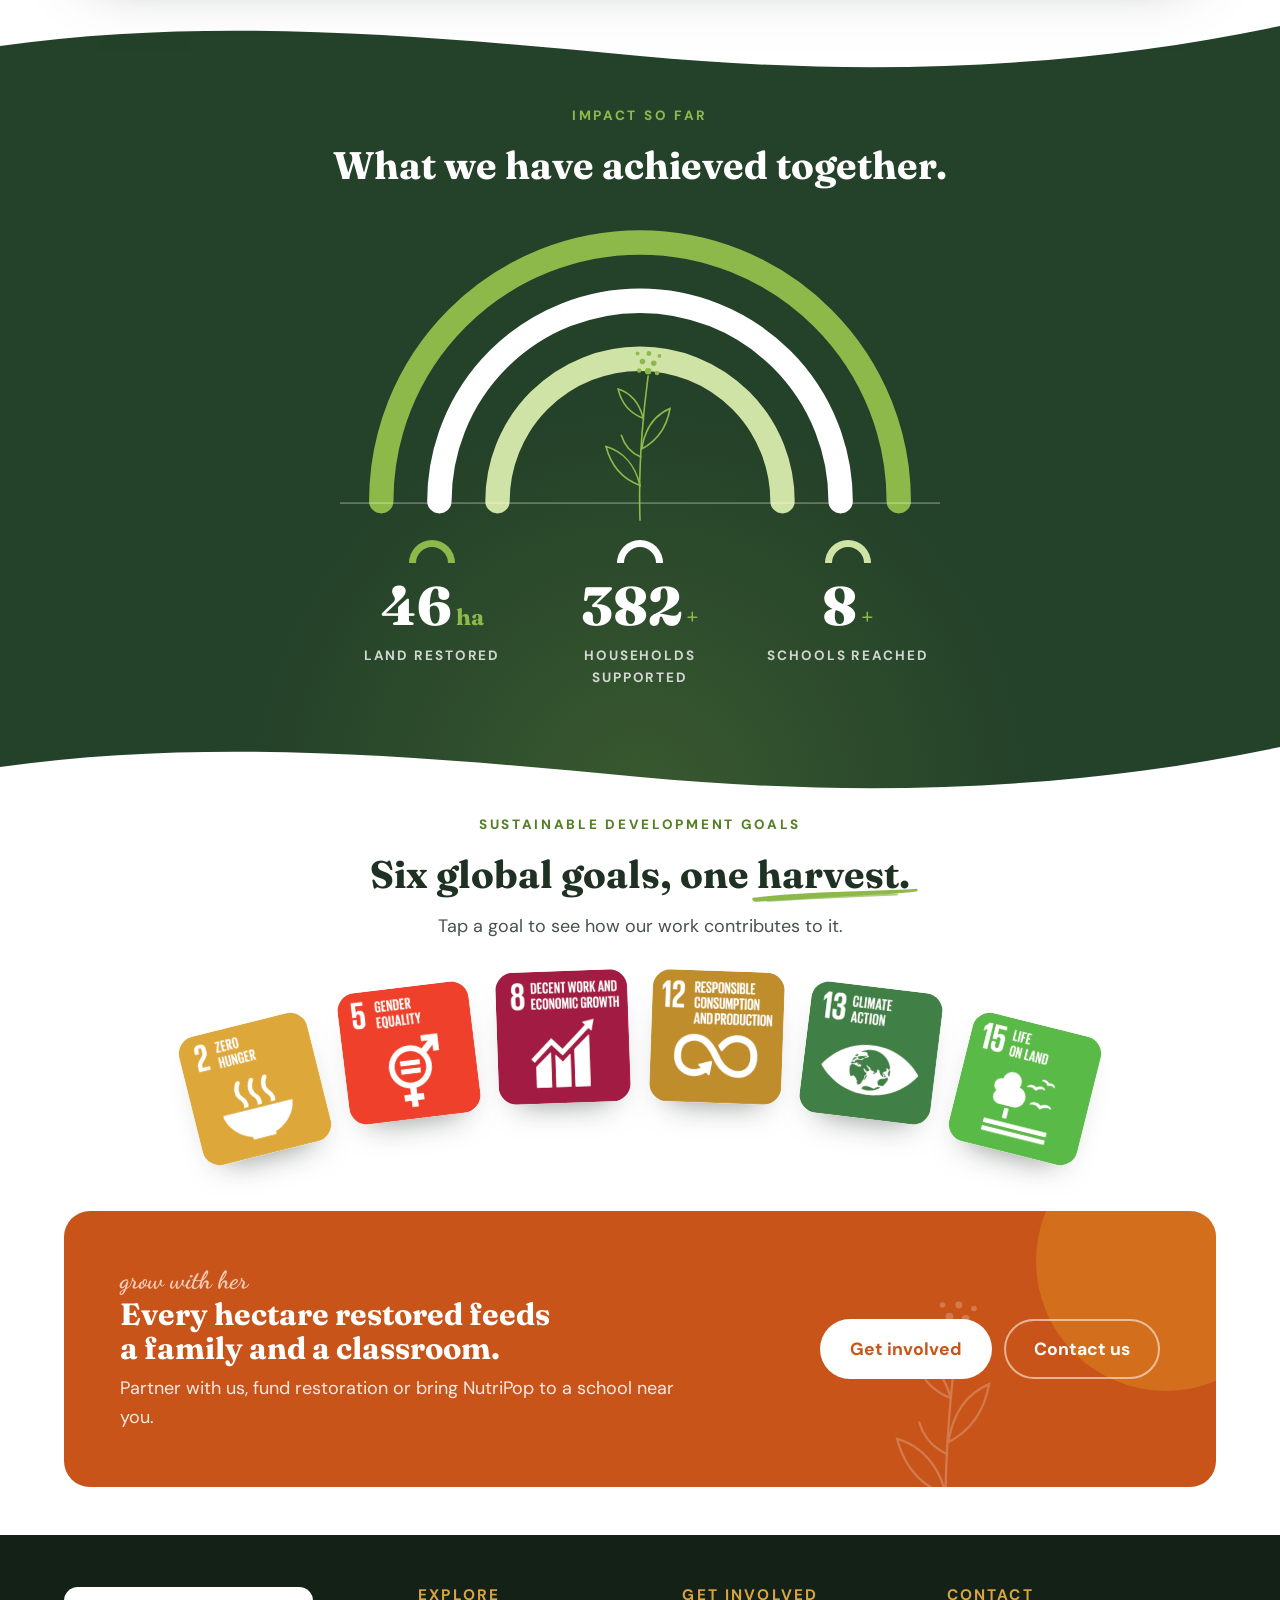
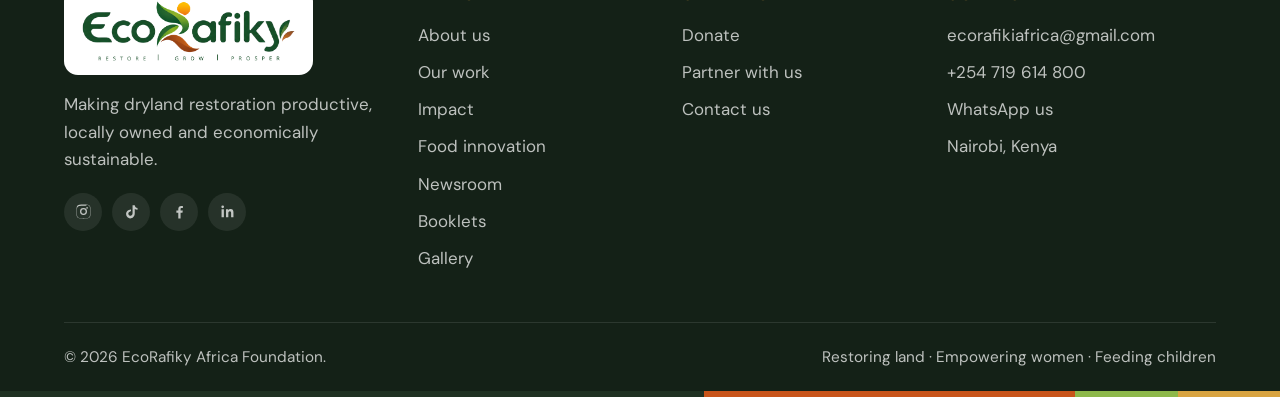
==== commit 47a8d27b: "All changes" ====
--- a/index.html
+++ b/index.html
@@ -9,7 +9,6 @@
 <link rel="icon" href="favicon.ico" sizes="any">
 <link rel="icon" type="image/png" sizes="32x32" href="images/favicon-32.png">
 <link rel="apple-touch-icon" href="images/apple-touch-icon.png">
-<link rel="manifest" href="site.webmanifest">
 <link rel="canonical" href="https://www.ecorafiky.org/">
 <meta property="og:url" content="https://www.ecorafiky.org/">
 <meta property="og:type" content="website">
@@ -24,11 +23,11 @@
 <meta name="twitter:title" content="EcoRafiky Africa | Restoring drylands, feeding children">
 <meta name="twitter:description" content="EcoRafiky restores Kenya&#x27;s drylands with women farmers and drought-resistant sorghum, and turns the harvest into NutriPop porridge for school children.">
 <meta name="twitter:image" content="https://www.ecorafiky.org/images/share.jpg">
-<script src="js/analytics.js?v=1"></script>
+<script src="js/analytics.js?v=2"></script>
 <link rel="preconnect" href="https://fonts.googleapis.com">
 <link rel="preconnect" href="https://fonts.gstatic.com" crossorigin>
 <link href="https://fonts.googleapis.com/css2?family=Fraunces:ital,opsz,wght@0,9..144,500;0,9..144,700;0,9..144,800;1,9..144,400;1,9..144,600&family=Dancing+Script:wght@500;700&family=DM+Sans:wght@400;500;700&display=swap" rel="stylesheet">
-<link rel="stylesheet" href="css/style.css?v=80">
+<link rel="stylesheet" href="css/style.css?v=81">
 <script type="application/ld+json">
 {
   "@context": "https://schema.org",
@@ -88,22 +87,22 @@
 <!-- Nav -->
 <header class="nav">
   <div class="wrap">
-    <a href="index.html" class="logo" aria-label="EcoRafiky home">
+    <a href="/" class="logo" aria-label="EcoRafiky home">
       <img src="images/logo-ecorafiky.png" alt="EcoRafiky" width="198" height="48">
     </a>
     <nav class="menu" id="menu">
-      <a href="index.html">Home</a>
-      <a href="about.html">About</a>
-      <a href="our-work.html">Our Work</a>
-      <a href="nutripop.html">Food Innovation</a>
+      <a href="/">Home</a>
+      <a href="about">About</a>
+      <a href="our-work">Our Work</a>
+      <a href="nutripop">Food Innovation</a>
       <div class="dd">
-        <a href="newsroom.html" class="dd-top">Newsroom <svg class="caret" viewBox="0 0 12 12" width="10" height="10" aria-hidden="true"><path d="M2 4l4 4 4-4" fill="none" stroke="currentColor" stroke-width="1.8" stroke-linecap="round"/></svg></a>
+        <a href="newsroom" class="dd-top">Newsroom <svg class="caret" viewBox="0 0 12 12" width="10" height="10" aria-hidden="true"><path d="M2 4l4 4 4-4" fill="none" stroke="currentColor" stroke-width="1.8" stroke-linecap="round"/></svg></a>
         <div class="dd-menu">
-          <a href="newsroom.html">Newsroom</a>
-          <a href="booklets.html">Booklets</a>
+          <a href="newsroom">Newsroom</a>
+          <a href="booklets">Booklets</a>
         </div>
       </div>
-      <a href="donate.html" class="btn btn-orange">Donate</a>
+      <a href="donate" class="btn btn-orange">Donate</a>
     </nav>
     <button class="burger" id="burger" aria-label="Open menu" aria-expanded="false"><span></span><span></span><span></span></button>
   </div>
@@ -122,8 +121,8 @@
     <div class="hero-copy">
       <h1 data-type>Restoring Kenya's drylands, <em>feeding</em> its <span class="lime">children.</span></h1>
       <div class="hero-ctas reel-ctas">
-        <a href="donate.html" class="btn btn-orange">Donate <svg width="18" height="18"><use href="#i-arrow"/></svg></a>
-        <a href="our-work.html" class="btn btn-ghost">See our work</a>
+        <a href="donate" class="btn btn-orange">Donate <svg width="18" height="18"><use href="#i-arrow"/></svg></a>
+        <a href="our-work" class="btn btn-ghost">See our work</a>
       </div>
     </div>
   </div>
@@ -303,8 +302,8 @@
         <p>Partner with us, fund restoration or bring NutriPop to a school near you.</p>
       </div>
       <div class="btns">
-        <a href="donate.html" class="btn btn-white">Get involved</a>
-        <a href="donate.html#reach" class="btn btn-ghost">Contact us</a>
+        <a href="donate" class="btn btn-white">Get involved</a>
+        <a href="donate#reach" class="btn btn-ghost">Contact us</a>
       </div>
     </div>
   </div>
@@ -318,7 +317,7 @@
   <div class="wrap">
     <div class="fgrid">
       <div>
-        <a href="index.html" class="logo" aria-label="EcoRafiky home">
+        <a href="/" class="logo" aria-label="EcoRafiky home">
           <img src="images/logo-ecorafiky-full.png" alt="EcoRafiky: Restore, Grow, Prosper" width="213" height="60">
         </a>
         <p>Making dryland restoration productive, locally owned and economically sustainable.</p>
@@ -331,11 +330,11 @@
       </div>
       <div>
         <h4>Explore</h4>
-        <ul><li><a href="about.html">About us</a></li><li><a href="our-work.html">Our work</a></li><li><a href="impact.html">Impact</a></li><li><a href="nutripop.html">Food innovation</a></li><li><a href="newsroom.html">Newsroom</a></li><li><a href="booklets.html">Booklets</a></li><li><a href="gallery.html">Gallery</a></li></ul>
+        <ul><li><a href="about">About us</a></li><li><a href="our-work">Our work</a></li><li><a href="impact">Impact</a></li><li><a href="nutripop">Food innovation</a></li><li><a href="newsroom">Newsroom</a></li><li><a href="booklets">Booklets</a></li><li><a href="gallery">Gallery</a></li></ul>
       </div>
       <div>
         <h4>Get involved</h4>
-        <ul><li><a href="donate.html">Donate</a></li><li><a href="donate.html">Partner with us</a></li><li><a href="donate.html#reach">Contact us</a></li></ul>
+        <ul><li><a href="donate">Donate</a></li><li><a href="donate">Partner with us</a></li><li><a href="donate#reach">Contact us</a></li></ul>
       </div>
       <div>
         <h4>Contact</h4>
@@ -356,6 +355,6 @@
 </footer>
 
 
-<script src="js/main.js?v=59"></script>
+<script src="js/main.js?v=61"></script>
 </body>
 </html>
--- a/css/style.css
+++ b/css/style.css
@@ -781,19 +781,7 @@
   body.menu-open{overflow:hidden}
 }
 
-/* Bottom action bar (phones) */
-.dock{display:none}
-@media (max-width:640px){
-  body{padding-bottom:calc(68px + env(safe-area-inset-bottom))}
-  .dock{display:grid;grid-template-columns:repeat(5,1fr);position:fixed;left:10px;right:10px;bottom:calc(10px + env(safe-area-inset-bottom));z-index:45;background:rgba(20,33,23,.94);backdrop-filter:blur(12px);-webkit-backdrop-filter:blur(12px);border-radius:22px;padding:6px;box-shadow:0 18px 40px -16px rgba(0,0,0,.55);transition:transform .35s ease,opacity .3s}
-  .dock.away,body.menu-open .dock{transform:translateY(130%);opacity:0}
-  .dock a{display:flex;flex-direction:column;align-items:center;gap:3px;padding:8px 2px;border-radius:16px;color:rgba(255,255,255,.75);font-size:.7rem;font-weight:700;letter-spacing:.02em;transition:background .2s,color .2s,transform .15s}
-  .dock a:active{transform:scale(.92)}
-  .dock a.on{color:var(--white);background:rgba(255,255,255,.1)}
-  .dock a.give{background:var(--orange);color:var(--white)}
-  .dock svg{width:21px;height:21px}
-  footer{padding-bottom:6px}
-
+@media (max-width:640px){
   /* Hero fills the screen, buttons stack full width */
   .hero .wrap{min-height:calc(100svh - 78px);padding-bottom:96px}
   .hero h1{font-size:clamp(1.9rem,8.6vw,2.4rem);margin:14px 0 26px}
@@ -862,7 +850,7 @@
 .lb-nav{position:absolute;top:50%;margin-top:-22px}
 .lb-prev{left:14px}.lb-next{right:14px}
 @media (max-width:640px){.lb-nav{display:none!important}}
-@media (prefers-reduced-motion:reduce){.menu,.menu > *,.dock,header.nav{transition:none!important}}
+@media (prefers-reduced-motion:reduce){.menu,.menu > *,header.nav{transition:none!important}}
 
 /* ---------- Home: partners, our goal, impact arcs, global goals ---------- */
 :root{--lime-deep:#557F27;--lime-soft:#CFE3A6;--hero-green:#244129}
@@ -1464,7 +1452,7 @@
 .consent-yes{background:var(--hero-green);color:var(--white)}
 .consent-yes:hover{background:var(--lime);border-color:var(--lime);color:var(--hero-green)}
 @media (max-width:640px){
-  .consent{flex-direction:column;align-items:stretch;bottom:calc(86px + env(safe-area-inset-bottom));left:10px;right:10px}
+  .consent{flex-direction:column;align-items:stretch;bottom:calc(10px + env(safe-area-inset-bottom));left:10px;right:10px}
   .consent-btns button{flex:1}
 }
 
